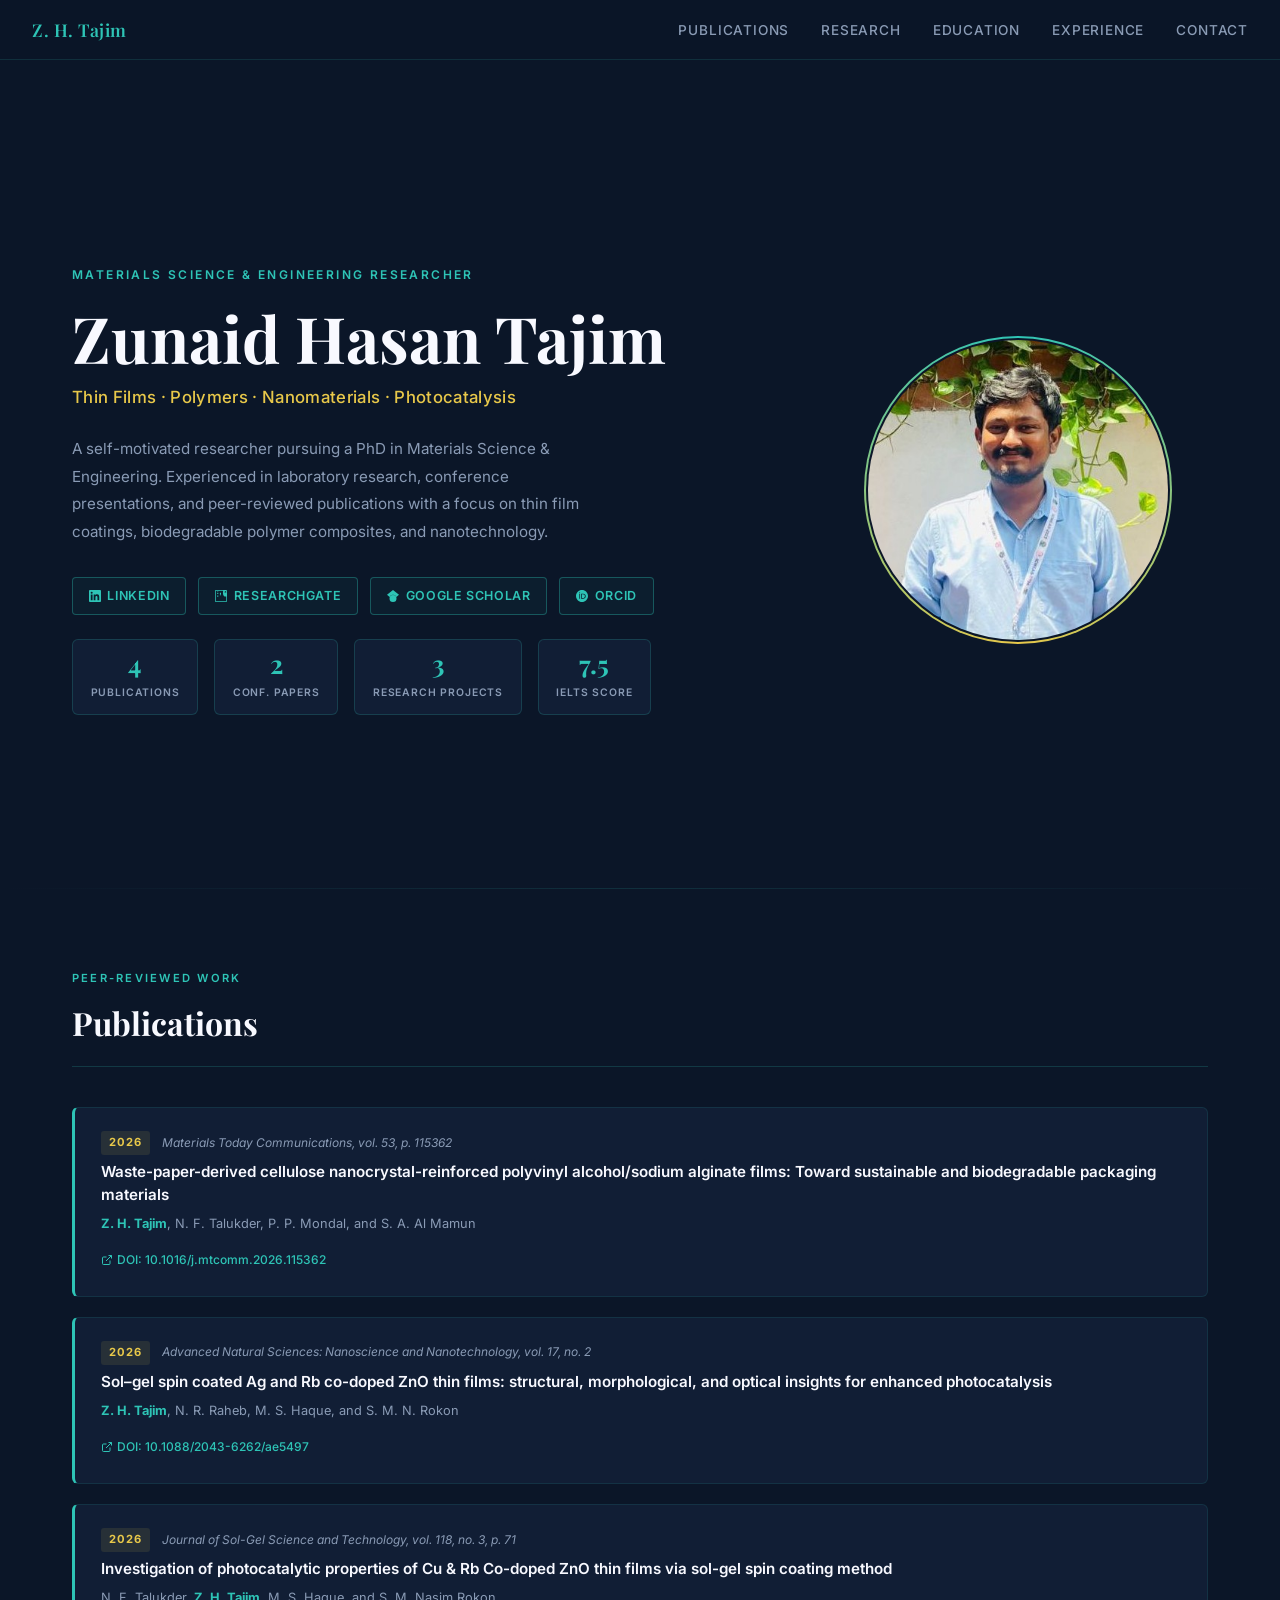
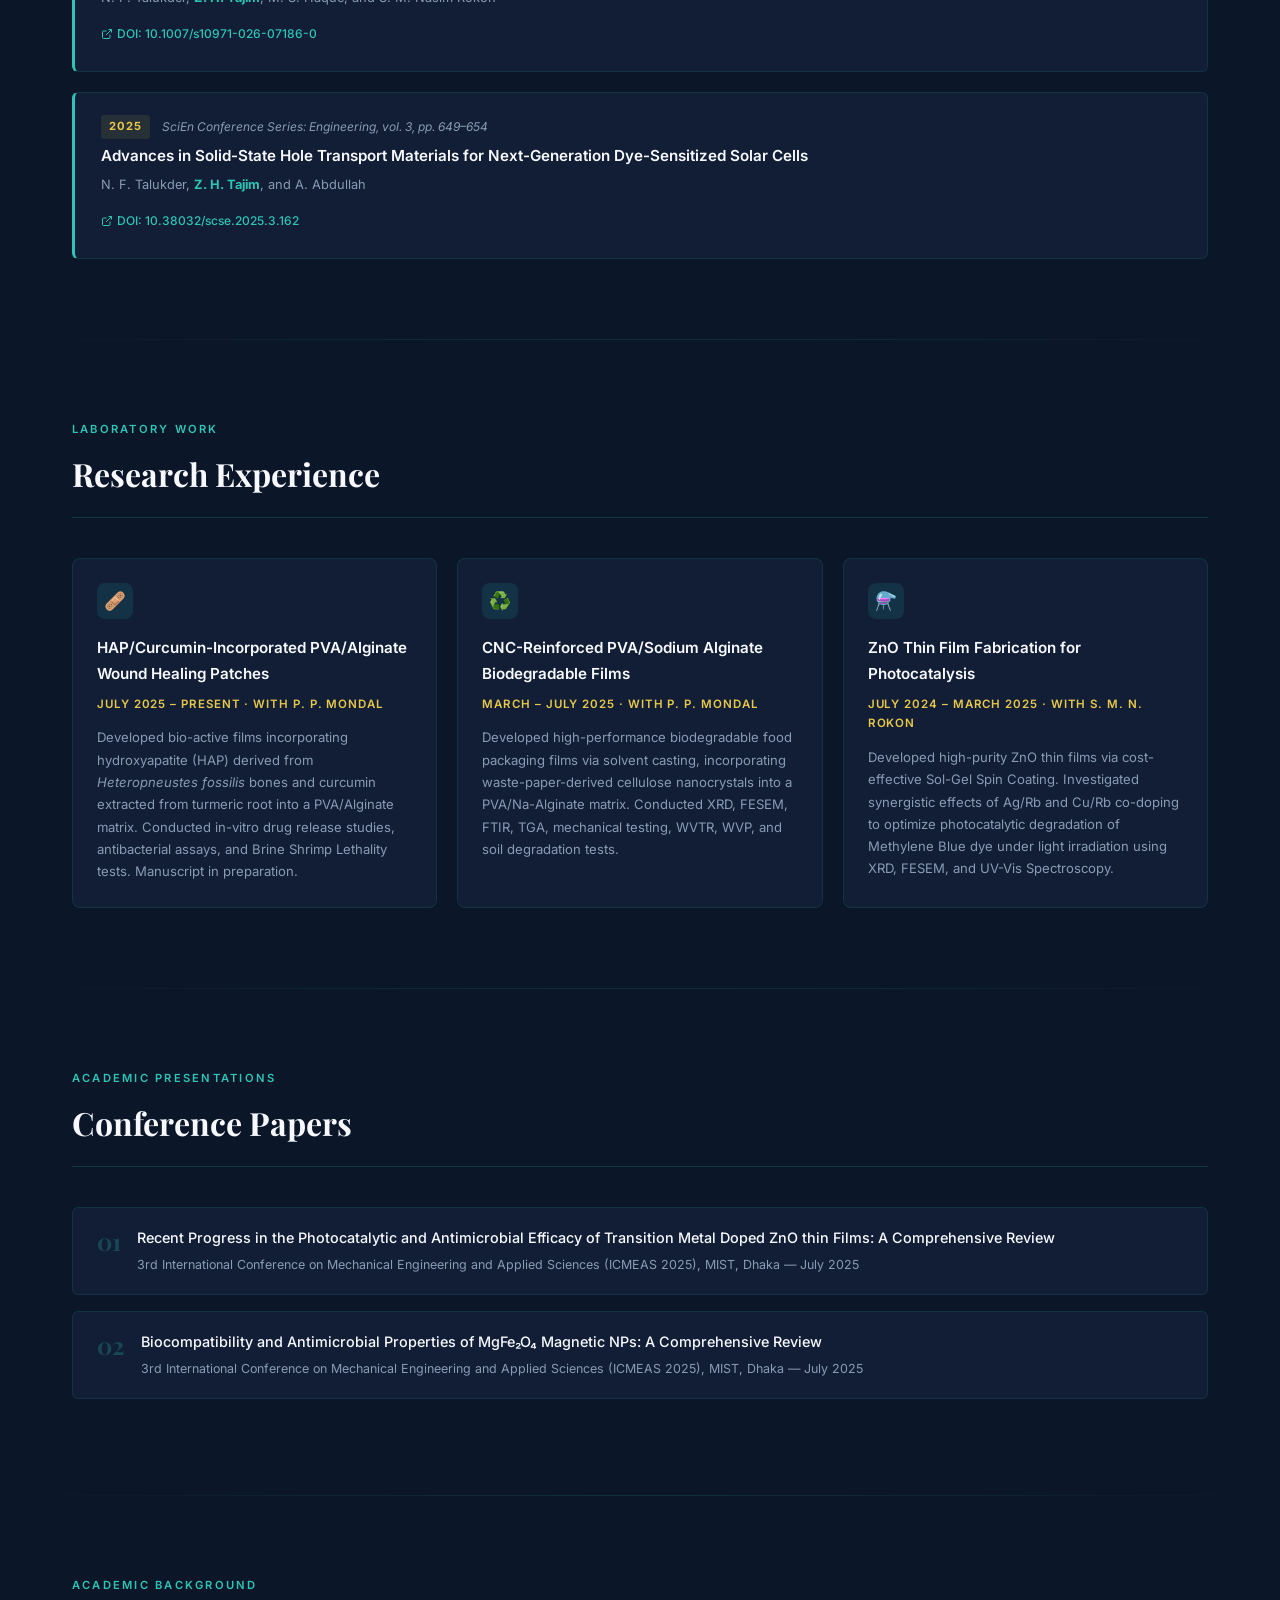
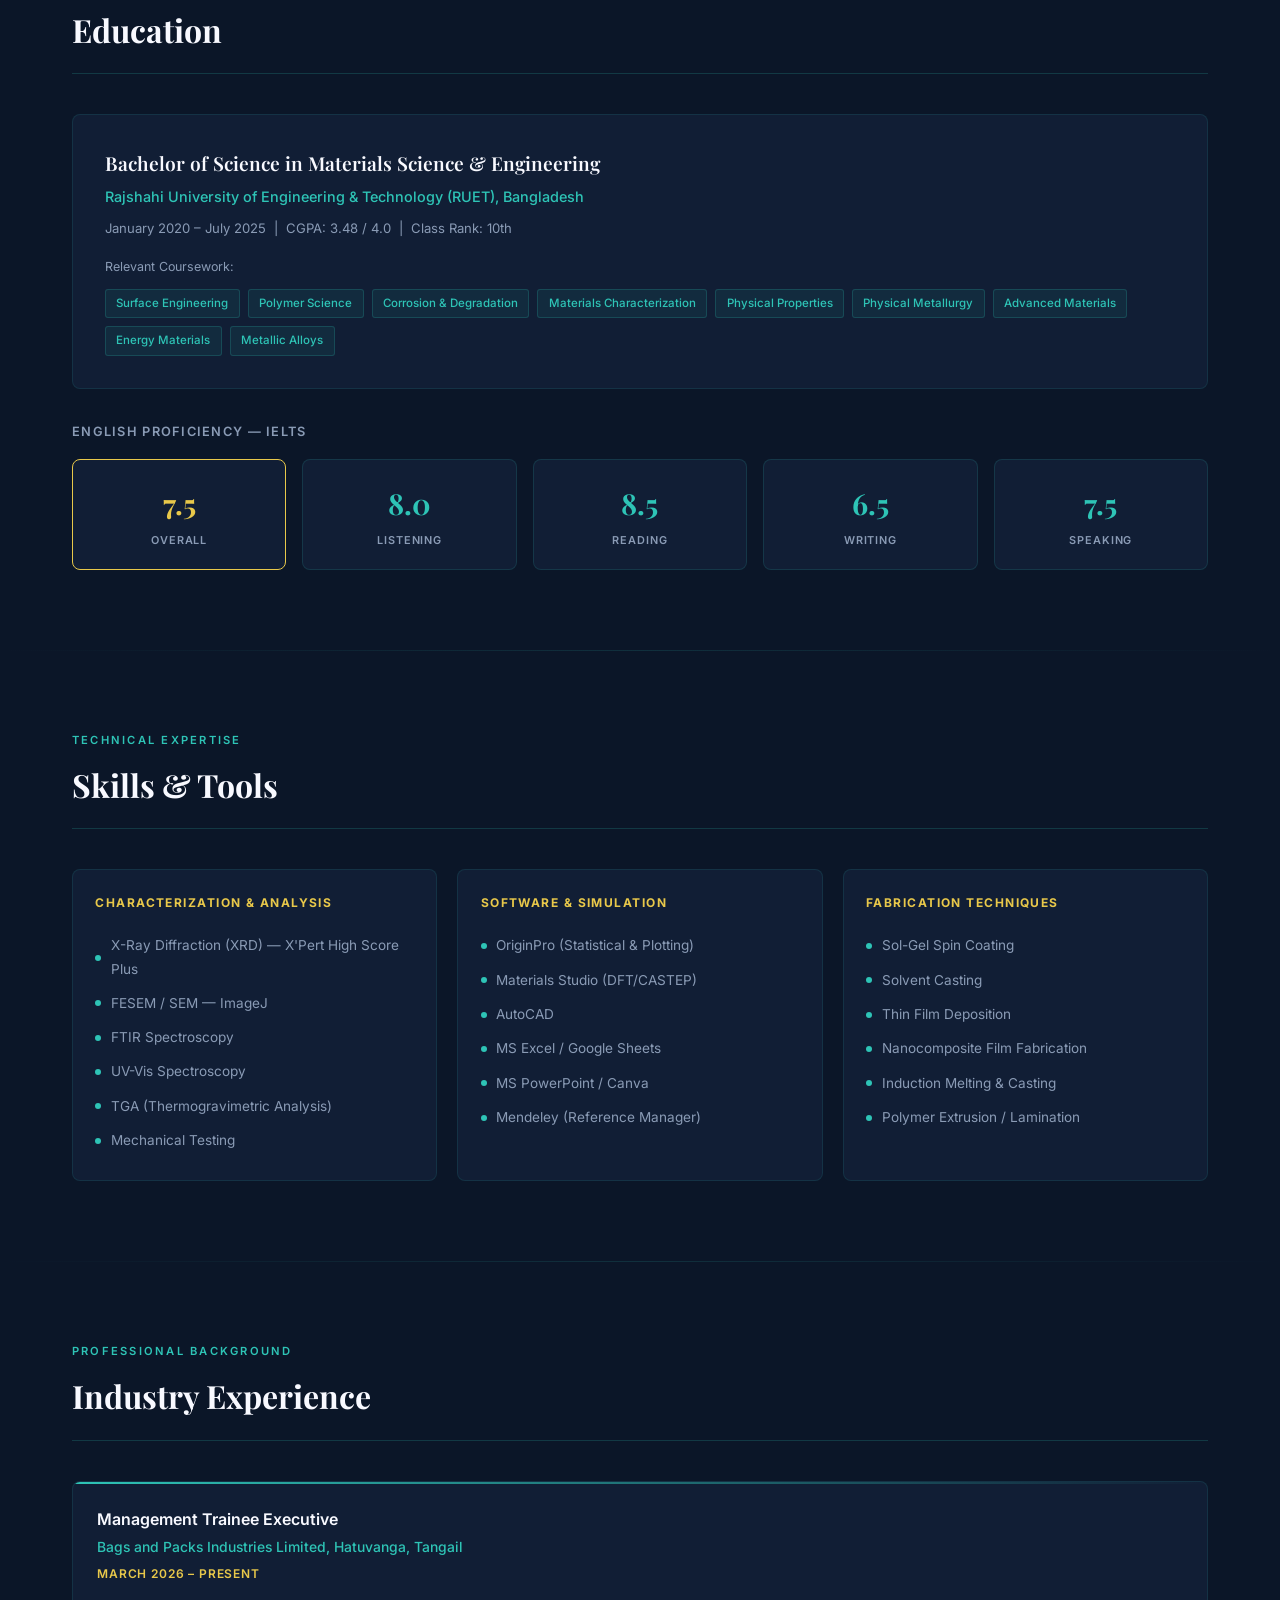
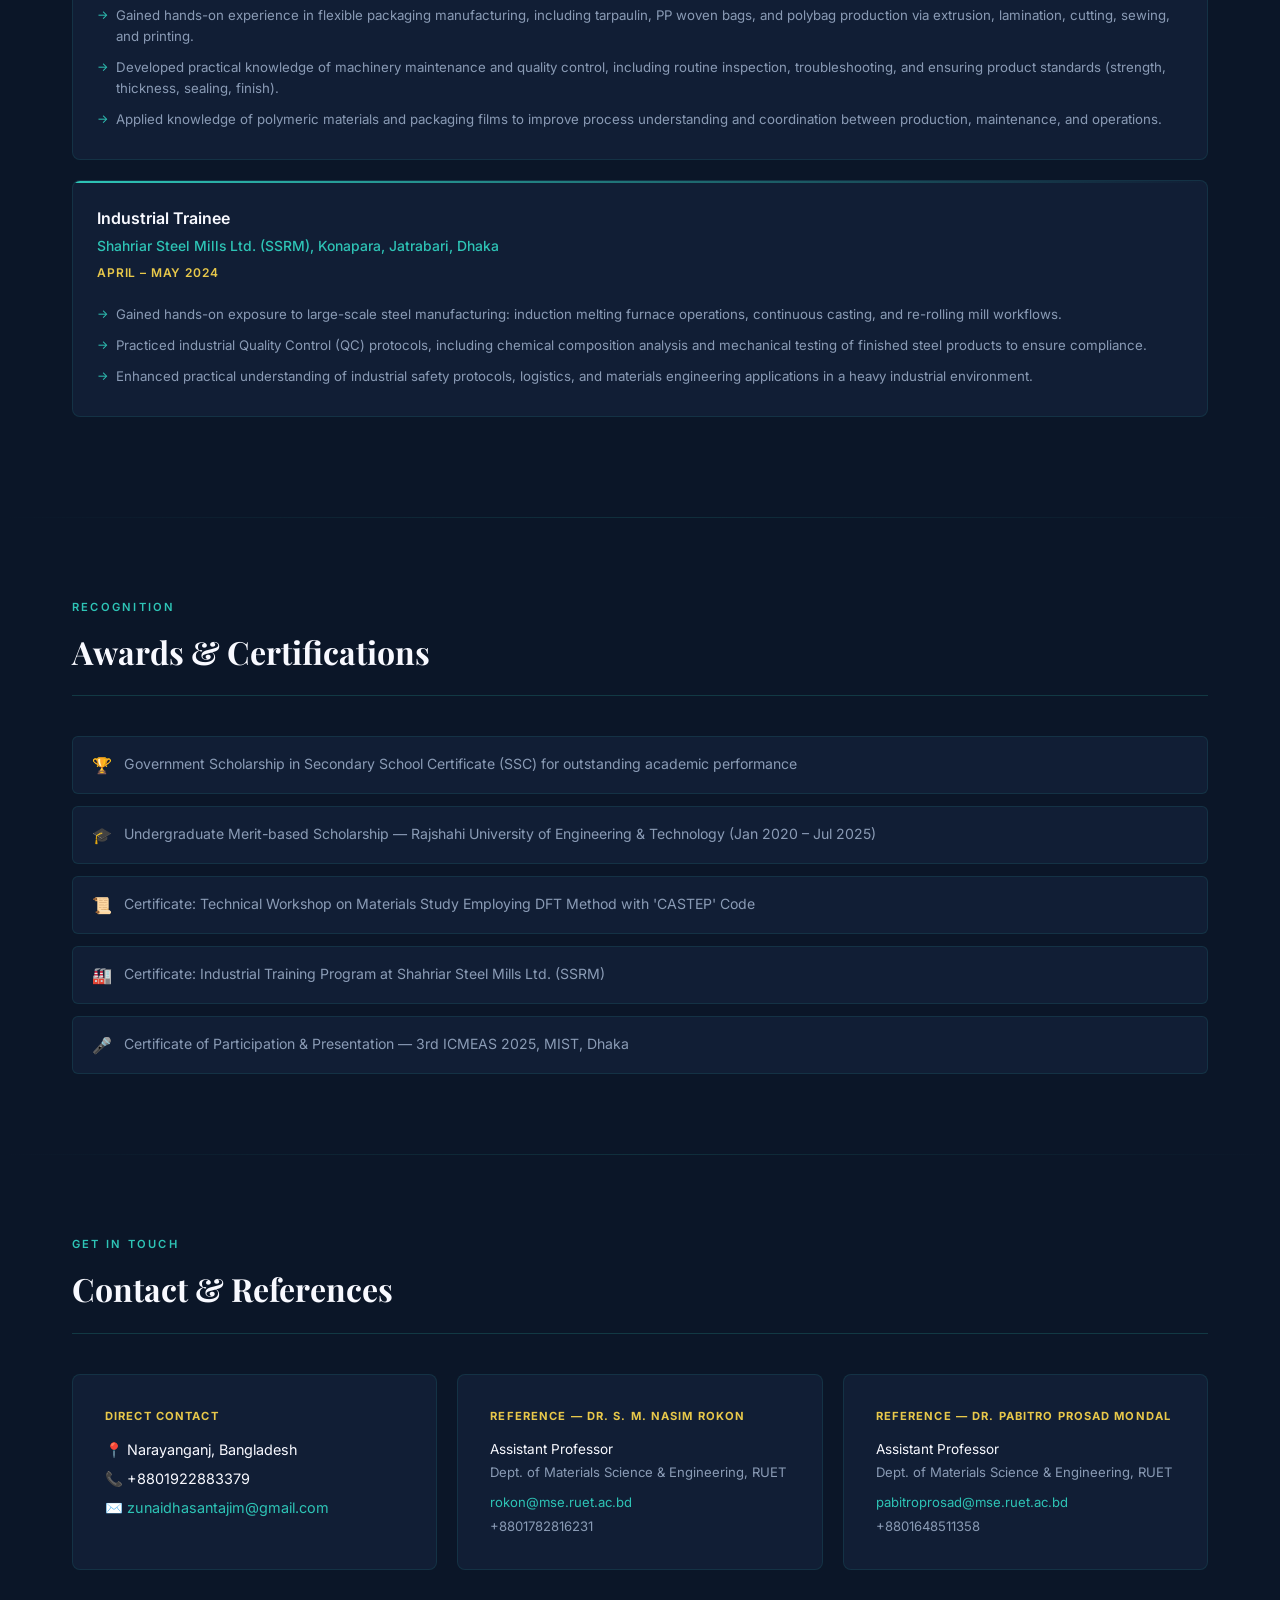
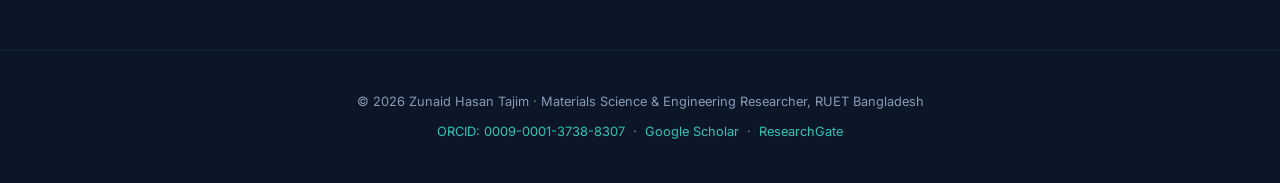
==== index.html @ 6a571103 "Add files via upload" ====
<!DOCTYPE html>
<html lang="en">
<head>
<meta charset="UTF-8">
<meta name="viewport" content="width=device-width, initial-scale=1.0">
<title>Zunaid Hasan Tajim | Materials Science Researcher</title>
<link rel="preconnect" href="https://fonts.googleapis.com">
<link href="https://fonts.googleapis.com/css2?family=Playfair+Display:wght@400;600;700&family=Inter:wght@300;400;500;600&display=swap" rel="stylesheet">
<style>
  *, *::before, *::after { box-sizing: border-box; margin: 0; padding: 0; }

  :root {
    --navy: #0B1628;
    --navy-mid: #122040;
    --navy-light: #1A2F55;
    --teal: #2EC4B6;
    --teal-dim: #1e9e93;
    --gold: #E8C84A;
    --slate: #8A9BB5;
    --white: #F8F9FF;
    --cream: #EEF0F8;
    --card-bg: #111e35;
  }

  html { scroll-behavior: smooth; }

  body {
    background: var(--navy);
    color: var(--white);
    font-family: 'Inter', sans-serif;
    line-height: 1.7;
    overflow-x: hidden;
  }

  /* NAV */
  nav {
    position: sticky;
    top: 0;
    z-index: 100;
    background: rgba(11, 22, 40, 0.92);
    backdrop-filter: blur(12px);
    border-bottom: 1px solid rgba(46,196,182,0.15);
    padding: 0 2rem;
    display: flex;
    align-items: center;
    justify-content: space-between;
    height: 60px;
  }

  .nav-logo {
    font-family: 'Playfair Display', serif;
    font-weight: 600;
    color: var(--teal);
    font-size: 1.1rem;
    letter-spacing: 0.03em;
  }

  .nav-links {
    display: flex;
    gap: 2rem;
    list-style: none;
  }

  .nav-links a {
    color: var(--slate);
    text-decoration: none;
    font-size: 0.85rem;
    font-weight: 500;
    letter-spacing: 0.06em;
    text-transform: uppercase;
    transition: color 0.2s;
  }

  .nav-links a:hover { color: var(--teal); }

  /* HERO */
  .hero {
    display: grid;
    grid-template-columns: 1fr 380px;
    gap: 4rem;
    align-items: center;
    min-height: 92vh;
    max-width: 1200px;
    margin: 0 auto;
    padding: 5rem 2rem 3rem;
  }

  .hero-text .eyebrow {
    font-size: 0.75rem;
    letter-spacing: 0.2em;
    text-transform: uppercase;
    color: var(--teal);
    font-weight: 600;
    margin-bottom: 1rem;
  }

  .hero-text h1 {
    font-family: 'Playfair Display', serif;
    font-size: clamp(2.4rem, 5vw, 4rem);
    font-weight: 700;
    line-height: 1.15;
    color: var(--white);
    margin-bottom: 0.5rem;
  }

  .hero-text .subtitle {
    font-size: 1.05rem;
    color: var(--gold);
    font-weight: 500;
    margin-bottom: 1.5rem;
    letter-spacing: 0.02em;
  }

  .hero-text .bio {
    color: var(--slate);
    font-size: 0.95rem;
    max-width: 540px;
    margin-bottom: 2rem;
    line-height: 1.8;
  }

  .social-links {
    display: flex;
    gap: 0.75rem;
    flex-wrap: wrap;
  }

  .social-btn {
    display: inline-flex;
    align-items: center;
    gap: 0.4rem;
    padding: 0.45rem 1rem;
    border: 1px solid rgba(46,196,182,0.35);
    border-radius: 4px;
    color: var(--teal);
    text-decoration: none;
    font-size: 0.78rem;
    font-weight: 600;
    letter-spacing: 0.05em;
    text-transform: uppercase;
    transition: all 0.2s;
    background: rgba(46,196,182,0.05);
  }

  .social-btn:hover {
    background: rgba(46,196,182,0.15);
    border-color: var(--teal);
    transform: translateY(-1px);
  }

  .hero-photo-wrap {
    display: flex;
    justify-content: center;
    align-items: center;
    position: relative;
  }

  .photo-ring {
    position: relative;
    width: 300px;
    height: 300px;
  }

  .photo-ring::before {
    content: '';
    position: absolute;
    inset: -4px;
    border-radius: 50%;
    background: conic-gradient(var(--teal), var(--gold), var(--teal));
    animation: spin 8s linear infinite;
  }

  @keyframes spin { to { transform: rotate(360deg); } }

  .photo-ring::after {
    content: '';
    position: absolute;
    inset: -2px;
    border-radius: 50%;
    background: var(--navy);
  }

  .photo-ring img {
    position: relative;
    z-index: 1;
    width: 100%;
    height: 100%;
    object-fit: cover;
    border-radius: 50%;
  }

  .stat-badges {
    display: flex;
    gap: 1rem;
    margin-top: 1.5rem;
    flex-wrap: wrap;
  }

  .badge {
    text-align: center;
    padding: 0.6rem 1.1rem;
    background: var(--card-bg);
    border: 1px solid rgba(46,196,182,0.2);
    border-radius: 6px;
  }

  .badge .num {
    display: block;
    font-family: 'Playfair Display', serif;
    font-size: 1.6rem;
    font-weight: 700;
    color: var(--teal);
    line-height: 1.1;
  }

  .badge .lbl {
    font-size: 0.65rem;
    color: var(--slate);
    text-transform: uppercase;
    letter-spacing: 0.08em;
    font-weight: 600;
  }

  /* SECTIONS */
  section {
    max-width: 1200px;
    margin: 0 auto;
    padding: 5rem 2rem;
  }

  .section-label {
    font-size: 0.7rem;
    letter-spacing: 0.2em;
    text-transform: uppercase;
    color: var(--teal);
    font-weight: 600;
    margin-bottom: 0.5rem;
  }

  .section-title {
    font-family: 'Playfair Display', serif;
    font-size: 2rem;
    font-weight: 700;
    color: var(--white);
    margin-bottom: 2.5rem;
    padding-bottom: 1rem;
    border-bottom: 1px solid rgba(46,196,182,0.2);
  }

  /* PUBLICATIONS */
  .pub-list { display: flex; flex-direction: column; gap: 1.25rem; }

  .pub-card {
    background: var(--card-bg);
    border: 1px solid rgba(46,196,182,0.12);
    border-left: 3px solid var(--teal);
    border-radius: 6px;
    padding: 1.4rem 1.6rem;
    transition: all 0.25s;
    position: relative;
  }

  .pub-card:hover {
    border-left-color: var(--gold);
    background: rgba(17, 30, 53, 0.9);
    transform: translateX(4px);
    box-shadow: -4px 0 20px rgba(46,196,182,0.12);
  }

  .pub-meta {
    display: flex;
    align-items: center;
    gap: 0.75rem;
    margin-bottom: 0.4rem;
  }

  .pub-year {
    font-size: 0.7rem;
    font-weight: 700;
    color: var(--gold);
    letter-spacing: 0.1em;
    background: rgba(232,200,74,0.1);
    padding: 0.15rem 0.5rem;
    border-radius: 3px;
  }

  .pub-journal {
    font-size: 0.75rem;
    color: var(--slate);
    font-style: italic;
  }

  .pub-title {
    font-size: 0.95rem;
    font-weight: 600;
    color: var(--white);
    margin-bottom: 0.4rem;
    line-height: 1.5;
  }

  .pub-authors {
    font-size: 0.8rem;
    color: var(--slate);
    margin-bottom: 0.75rem;
  }

  .pub-authors strong { color: var(--teal); }

  .doi-link {
    display: inline-flex;
    align-items: center;
    gap: 0.3rem;
    font-size: 0.75rem;
    color: var(--teal);
    text-decoration: none;
    font-weight: 500;
    transition: color 0.2s;
  }

  .doi-link:hover { color: var(--gold); text-decoration: underline; }

  /* RESEARCH */
  .research-grid {
    display: grid;
    grid-template-columns: repeat(auto-fit, minmax(340px, 1fr));
    gap: 1.25rem;
  }

  .research-card {
    background: var(--card-bg);
    border: 1px solid rgba(46,196,182,0.12);
    border-radius: 8px;
    padding: 1.5rem;
    transition: all 0.25s;
  }

  .research-card:hover {
    border-color: rgba(46,196,182,0.4);
    box-shadow: 0 4px 24px rgba(46,196,182,0.08);
    transform: translateY(-2px);
  }

  .research-icon {
    width: 36px;
    height: 36px;
    border-radius: 8px;
    background: rgba(46,196,182,0.12);
    display: flex;
    align-items: center;
    justify-content: center;
    margin-bottom: 1rem;
    font-size: 1.1rem;
  }

  .research-title {
    font-weight: 600;
    font-size: 0.95rem;
    color: var(--white);
    margin-bottom: 0.5rem;
  }

  .research-period {
    font-size: 0.72rem;
    color: var(--gold);
    font-weight: 600;
    text-transform: uppercase;
    letter-spacing: 0.08em;
    margin-bottom: 0.75rem;
  }

  .research-desc {
    font-size: 0.82rem;
    color: var(--slate);
    line-height: 1.7;
  }

  /* EDUCATION */
  .edu-card {
    background: var(--card-bg);
    border: 1px solid rgba(46,196,182,0.12);
    border-radius: 8px;
    padding: 2rem;
    margin-bottom: 1.5rem;
  }

  .edu-degree {
    font-family: 'Playfair Display', serif;
    font-size: 1.2rem;
    color: var(--white);
    font-weight: 600;
    margin-bottom: 0.3rem;
  }

  .edu-institution {
    color: var(--teal);
    font-size: 0.9rem;
    font-weight: 500;
    margin-bottom: 0.5rem;
  }

  .edu-meta {
    color: var(--slate);
    font-size: 0.82rem;
    margin-bottom: 1rem;
  }

  .courses-wrap {
    display: flex;
    flex-wrap: wrap;
    gap: 0.5rem;
    margin-top: 0.75rem;
  }

  .course-tag {
    font-size: 0.72rem;
    padding: 0.25rem 0.65rem;
    background: rgba(46,196,182,0.08);
    border: 1px solid rgba(46,196,182,0.2);
    border-radius: 3px;
    color: var(--teal);
    font-weight: 500;
  }

  /* SKILLS */
  .skills-grid {
    display: grid;
    grid-template-columns: repeat(auto-fit, minmax(280px, 1fr));
    gap: 1.25rem;
  }

  .skill-group {
    background: var(--card-bg);
    border: 1px solid rgba(46,196,182,0.12);
    border-radius: 8px;
    padding: 1.4rem;
  }

  .skill-group h4 {
    font-size: 0.75rem;
    text-transform: uppercase;
    letter-spacing: 0.12em;
    color: var(--gold);
    font-weight: 700;
    margin-bottom: 1rem;
  }

  .skill-item {
    display: flex;
    align-items: center;
    gap: 0.6rem;
    font-size: 0.85rem;
    color: var(--slate);
    padding: 0.35rem 0;
  }

  .skill-dot {
    width: 6px;
    height: 6px;
    border-radius: 50%;
    background: var(--teal);
    flex-shrink: 0;
  }

  /* EXPERIENCE */
  .exp-card {
    background: var(--card-bg);
    border: 1px solid rgba(46,196,182,0.12);
    border-radius: 8px;
    padding: 1.5rem;
    margin-bottom: 1.25rem;
    position: relative;
    overflow: hidden;
  }

  .exp-card::before {
    content: '';
    position: absolute;
    top: 0; left: 0; right: 0;
    height: 2px;
    background: linear-gradient(90deg, var(--teal), transparent);
  }

  .exp-role {
    font-weight: 600;
    color: var(--white);
    font-size: 1rem;
    margin-bottom: 0.2rem;
  }

  .exp-company {
    color: var(--teal);
    font-size: 0.87rem;
    font-weight: 500;
    margin-bottom: 0.25rem;
  }

  .exp-period {
    color: var(--gold);
    font-size: 0.75rem;
    font-weight: 600;
    text-transform: uppercase;
    letter-spacing: 0.07em;
    margin-bottom: 1rem;
  }

  .exp-points { list-style: none; }

  .exp-points li {
    font-size: 0.83rem;
    color: var(--slate);
    padding: 0.3rem 0;
    padding-left: 1.2rem;
    position: relative;
    line-height: 1.6;
  }

  .exp-points li::before {
    content: '→';
    position: absolute;
    left: 0;
    color: var(--teal);
    font-size: 0.75rem;
  }

  /* CONFERENCES */
  .conf-card {
    background: var(--card-bg);
    border: 1px solid rgba(46,196,182,0.12);
    border-radius: 6px;
    padding: 1.2rem 1.5rem;
    margin-bottom: 1rem;
    display: grid;
    grid-template-columns: auto 1fr;
    gap: 1rem;
    align-items: start;
  }

  .conf-num {
    font-family: 'Playfair Display', serif;
    font-size: 1.5rem;
    color: rgba(46,196,182,0.25);
    font-weight: 700;
    line-height: 1;
    padding-top: 0.1rem;
  }

  .conf-title {
    font-size: 0.9rem;
    color: var(--white);
    font-weight: 500;
    margin-bottom: 0.3rem;
    line-height: 1.5;
  }

  .conf-venue {
    font-size: 0.78rem;
    color: var(--slate);
  }

  /* AWARDS */
  .awards-list { list-style: none; display: flex; flex-direction: column; gap: 0.75rem; }

  .award-item {
    display: flex;
    align-items: flex-start;
    gap: 0.75rem;
    padding: 0.9rem 1.2rem;
    background: var(--card-bg);
    border: 1px solid rgba(46,196,182,0.12);
    border-radius: 6px;
    font-size: 0.88rem;
    color: var(--slate);
  }

  .award-icon { color: var(--gold); flex-shrink: 0; font-size: 1rem; }

  /* IELTS */
  .ielts-grid {
    display: grid;
    grid-template-columns: repeat(5, 1fr);
    gap: 1rem;
    margin-top: 1rem;
  }

  .ielts-score {
    text-align: center;
    background: var(--card-bg);
    border: 1px solid rgba(46,196,182,0.15);
    border-radius: 8px;
    padding: 1.2rem 0.5rem;
  }

  .ielts-score .s { font-family: 'Playfair Display', serif; font-size: 1.8rem; font-weight: 700; color: var(--teal); }
  .ielts-score .l { font-size: 0.68rem; color: var(--slate); text-transform: uppercase; letter-spacing: 0.08em; font-weight: 600; margin-top: 0.2rem; }
  .ielts-score.overall { border-color: var(--gold); }
  .ielts-score.overall .s { color: var(--gold); }

  /* DIVIDER */
  .section-divider {
    width: 100%;
    height: 1px;
    background: linear-gradient(90deg, transparent, rgba(46,196,182,0.15), transparent);
    margin: 0 auto;
  }

  /* FOOTER */
  footer {
    text-align: center;
    padding: 2.5rem;
    border-top: 1px solid rgba(46,196,182,0.1);
    color: var(--slate);
    font-size: 0.8rem;
  }

  footer a { color: var(--teal); text-decoration: none; }

  /* RESPONSIVE */
  @media (max-width: 768px) {
    .hero { grid-template-columns: 1fr; text-align: center; }
    .hero-photo-wrap { order: -1; }
    .photo-ring { width: 200px; height: 200px; }
    .social-links { justify-content: center; }
    .stat-badges { justify-content: center; }
    .nav-links { gap: 1rem; }
    .ielts-grid { grid-template-columns: repeat(3, 1fr); }
    .hero-text .bio { max-width: 100%; }
  }
</style>
</head>
<body>

<nav>
  <span class="nav-logo">Z. H. Tajim</span>
  <ul class="nav-links">
    <li><a href="#publications">Publications</a></li>
    <li><a href="#research">Research</a></li>
    <li><a href="#education">Education</a></li>
    <li><a href="#experience">Experience</a></li>
    <li><a href="#contact">Contact</a></li>
  </ul>
</nav>

<!-- HERO -->
<div class="hero">
  <div class="hero-text">
    <p class="eyebrow">Materials Science & Engineering Researcher</p>
    <h1>Zunaid Hasan Tajim</h1>
    <p class="subtitle">Thin Films · Polymers · Nanomaterials · Photocatalysis</p>
    <p class="bio">
      A self-motivated researcher pursuing a PhD in Materials Science & Engineering. 
      Experienced in laboratory research, conference presentations, and peer-reviewed publications 
      with a focus on thin film coatings, biodegradable polymer composites, and nanotechnology.
    </p>

    <div class="social-links">
      <a href="https://www.linkedin.com/in/zunaid-hasan-tajim/" class="social-btn" target="_blank">
        <svg width="12" height="12" viewBox="0 0 24 24" fill="currentColor"><path d="M20.447 20.452h-3.554v-5.569c0-1.328-.027-3.037-1.852-3.037-1.853 0-2.136 1.445-2.136 2.939v5.667H9.351V9h3.414v1.561h.046c.477-.9 1.637-1.85 3.37-1.85 3.601 0 4.267 2.37 4.267 5.455v6.286zM5.337 7.433a2.062 2.062 0 0 1-2.063-2.065 2.064 2.064 0 1 1 2.063 2.065zm1.782 13.019H3.555V9h3.564v11.452zM22.225 0H1.771C.792 0 0 .774 0 1.729v20.542C0 23.227.792 24 1.771 24h20.451C23.2 24 24 23.227 24 22.271V1.729C24 .774 23.2 0 22.222 0h.003z"/></svg>
        LinkedIn
      </a>
      <a href="https://www.researchgate.net/profile/Zunaid-Tajim" class="social-btn" target="_blank">
        <svg width="12" height="12" viewBox="0 0 24 24" fill="currentColor"><path d="M19.586 0c-.818 0-1.508.19-2.073.565-.563.377-.97.936-1.213 1.68a12.548 12.548 0 0 0-.368 2.894 8.128 8.128 0 0 0-.073.904v.404h.073c.077 2.065.568 3.75 1.47 4.952.902 1.205 2.15 1.807 3.75 1.807.562 0 1.103-.094 1.617-.28.513-.188.967-.47 1.363-.848.398-.38.713-.834.945-1.37.233-.532.35-1.125.35-1.779 0-.66-.124-1.26-.37-1.797a4.14 4.14 0 0 0-1.018-1.358 4.576 4.576 0 0 0-1.502-.86A5.323 5.323 0 0 0 20.26 5.2c-.338 0-.668.04-.99.12v-.5c0-.39.032-.733.098-1.028.066-.296.166-.546.3-.75a1.31 1.31 0 0 1 .528-.476 1.627 1.627 0 0 1 .75-.165c.363 0 .68.09.95.268.27.18.476.44.617.782l1.98-.797a3.786 3.786 0 0 0-.618-1.044 3.6 3.6 0 0 0-.9-.76A4.22 4.22 0 0 0 21.83.13 5.376 5.376 0 0 0 20.703 0h-.007l-.007-.004-.004.004h-.1zm-7.577 8.508h-2.16v2.17h2.16V8.508zm-5.44-5.5H4.41V4.17h2.16V3.008zm0 2.674H4.41v2.17h2.16v-2.17zm0 5.5H4.41v2.168h2.16V11.18zm5.44-5.5h-2.16v2.17h2.16v-2.17zm0 2.826h-2.16v2.17h2.16v-2.17zM2.24 0C1.005 0 0 1.005 0 2.24v19.52C0 22.995 1.005 24 2.24 24h19.52C22.995 24 24 22.995 24 21.76V2.24C24 1.005 22.995 0 21.76 0H2.24zm0 1.5h19.52a.74.74 0 0 1 .74.74v19.52a.74.74 0 0 1-.74.74H2.24a.74.74 0 0 1-.74-.74V2.24a.74.74 0 0 1 .74-.74z"/></svg>
        ResearchGate
      </a>
      <a href="https://scholar.google.com/citations?user=TVONku4AAAAJ&hl=en" class="social-btn" target="_blank">
        <svg width="12" height="12" viewBox="0 0 24 24" fill="currentColor"><path d="M5.242 13.769L0 9.5 12 0l12 9.5-5.242 4.269C17.548 11.249 14.978 9.5 12 9.5c-2.977 0-5.548 1.748-6.758 4.269zM12 10a7 7 0 1 0 0 14 7 7 0 0 0 0-14z"/></svg>
        Google Scholar
      </a>
      <a href="https://orcid.org/0009-0001-3738-8307" class="social-btn" target="_blank">
        <svg width="12" height="12" viewBox="0 0 24 24" fill="currentColor"><path d="M12 0C5.372 0 0 5.372 0 12s5.372 12 12 12 12-5.372 12-12S18.628 0 12 0zM7.369 4.378c.525 0 .947.431.947.947s-.422.947-.947.947a.95.95 0 0 1-.947-.947c0-.525.422-.947.947-.947zm-.722 3.038h1.444v10.041H6.647V7.416zm3.562 0h3.9c3.712 0 5.344 2.653 5.344 5.025 0 2.578-2.016 5.025-5.325 5.025h-3.919V7.416zm1.444 1.303v7.444h2.297c2.278 0 3.838-1.591 3.838-3.722s-1.56-3.722-3.838-3.722h-2.297z"/></svg>
        ORCID
      </a>
    </div>

    <div class="stat-badges">
      <div class="badge"><span class="num">4</span><span class="lbl">Publications</span></div>
      <div class="badge"><span class="num">2</span><span class="lbl">Conf. Papers</span></div>
      <div class="badge"><span class="num">3</span><span class="lbl">Research Projects</span></div>
      <div class="badge"><span class="num">7.5</span><span class="lbl">IELTS Score</span></div>
    </div>
  </div>

  <div class="hero-photo-wrap">
    <div class="photo-ring">
      <img id="profile-photo" src="" alt="Zunaid Hasan Tajim">
    </div>
  </div>
</div>

<div class="section-divider"></div>

<!-- PUBLICATIONS -->
<section id="publications">
  <p class="section-label">Peer-Reviewed Work</p>
  <h2 class="section-title">Publications</h2>

  <div class="pub-list">

    <div class="pub-card">
      <div class="pub-meta">
        <span class="pub-year">2026</span>
        <span class="pub-journal">Materials Today Communications, vol. 53, p. 115362</span>
      </div>
      <p class="pub-title">Waste-paper-derived cellulose nanocrystal-reinforced polyvinyl alcohol/sodium alginate films: Toward sustainable and biodegradable packaging materials</p>
      <p class="pub-authors"><strong>Z. H. Tajim</strong>, N. F. Talukder, P. P. Mondal, and S. A. Al Mamun</p>
      <a href="https://www.sciencedirect.com/science/article/pii/S2352492826007518" class="doi-link" target="_blank">
        <svg width="12" height="12" viewBox="0 0 24 24" fill="none" stroke="currentColor" stroke-width="2"><path d="M18 13v6a2 2 0 0 1-2 2H5a2 2 0 0 1-2-2V8a2 2 0 0 1 2-2h6"/><polyline points="15 3 21 3 21 9"/><line x1="10" y1="14" x2="21" y2="3"/></svg>
        DOI: 10.1016/j.mtcomm.2026.115362
      </a>
    </div>

    <div class="pub-card">
      <div class="pub-meta">
        <span class="pub-year">2026</span>
        <span class="pub-journal">Advanced Natural Sciences: Nanoscience and Nanotechnology, vol. 17, no. 2</span>
      </div>
      <p class="pub-title">Sol–gel spin coated Ag and Rb co-doped ZnO thin films: structural, morphological, and optical insights for enhanced photocatalysis</p>
      <p class="pub-authors"><strong>Z. H. Tajim</strong>, N. R. Raheb, M. S. Haque, and S. M. N. Rokon</p>
      <a href="https://iopscience.iop.org/article/10.1088/2043-6262/ae5497" class="doi-link" target="_blank">
        <svg width="12" height="12" viewBox="0 0 24 24" fill="none" stroke="currentColor" stroke-width="2"><path d="M18 13v6a2 2 0 0 1-2 2H5a2 2 0 0 1-2-2V8a2 2 0 0 1 2-2h6"/><polyline points="15 3 21 3 21 9"/><line x1="10" y1="14" x2="21" y2="3"/></svg>
        DOI: 10.1088/2043-6262/ae5497
      </a>
    </div>

    <div class="pub-card">
      <div class="pub-meta">
        <span class="pub-year">2026</span>
        <span class="pub-journal">Journal of Sol-Gel Science and Technology, vol. 118, no. 3, p. 71</span>
      </div>
      <p class="pub-title">Investigation of photocatalytic properties of Cu & Rb Co-doped ZnO thin films via sol-gel spin coating method</p>
      <p class="pub-authors">N. F. Talukder, <strong>Z. H. Tajim</strong>, M. S. Haque, and S. M. Nasim Rokon</p>
      <a href="https://link.springer.com/article/10.1007/s10971-026-07186-0" class="doi-link" target="_blank">
        <svg width="12" height="12" viewBox="0 0 24 24" fill="none" stroke="currentColor" stroke-width="2"><path d="M18 13v6a2 2 0 0 1-2 2H5a2 2 0 0 1-2-2V8a2 2 0 0 1 2-2h6"/><polyline points="15 3 21 3 21 9"/><line x1="10" y1="14" x2="21" y2="3"/></svg>
        DOI: 10.1007/s10971-026-07186-0
      </a>
    </div>

    <div class="pub-card">
      <div class="pub-meta">
        <span class="pub-year">2025</span>
        <span class="pub-journal">SciEn Conference Series: Engineering, vol. 3, pp. 649–654</span>
      </div>
      <p class="pub-title">Advances in Solid-State Hole Transport Materials for Next-Generation Dye-Sensitized Solar Cells</p>
      <p class="pub-authors">N. F. Talukder, <strong>Z. H. Tajim</strong>, and A. Abdullah</p>
      <a href="https://doi.org/10.38032/scse.2025.3.162" class="doi-link" target="_blank">
        <svg width="12" height="12" viewBox="0 0 24 24" fill="none" stroke="currentColor" stroke-width="2"><path d="M18 13v6a2 2 0 0 1-2 2H5a2 2 0 0 1-2-2V8a2 2 0 0 1 2-2h6"/><polyline points="15 3 21 3 21 9"/><line x1="10" y1="14" x2="21" y2="3"/></svg>
        DOI: 10.38032/scse.2025.3.162
      </a>
    </div>

  </div>
</section>

<div class="section-divider"></div>

<!-- RESEARCH EXPERIENCE -->
<section id="research">
  <p class="section-label">Laboratory Work</p>
  <h2 class="section-title">Research Experience</h2>

  <div class="research-grid">

    <div class="research-card">
      <div class="research-icon">🩹</div>
      <h3 class="research-title">HAP/Curcumin-Incorporated PVA/Alginate Wound Healing Patches</h3>
      <p class="research-period">July 2025 – Present · With P. P. Mondal</p>
      <p class="research-desc">Developed bio-active films incorporating hydroxyapatite (HAP) derived from <em>Heteropneustes fossilis</em> bones and curcumin extracted from turmeric root into a PVA/Alginate matrix. Conducted in-vitro drug release studies, antibacterial assays, and Brine Shrimp Lethality tests. Manuscript in preparation.</p>
    </div>

    <div class="research-card">
      <div class="research-icon">♻️</div>
      <h3 class="research-title">CNC-Reinforced PVA/Sodium Alginate Biodegradable Films</h3>
      <p class="research-period">March – July 2025 · With P. P. Mondal</p>
      <p class="research-desc">Developed high-performance biodegradable food packaging films via solvent casting, incorporating waste-paper-derived cellulose nanocrystals into a PVA/Na-Alginate matrix. Conducted XRD, FESEM, FTIR, TGA, mechanical testing, WVTR, WVP, and soil degradation tests.</p>
    </div>

    <div class="research-card">
      <div class="research-icon">⚗️</div>
      <h3 class="research-title">ZnO Thin Film Fabrication for Photocatalysis</h3>
      <p class="research-period">July 2024 – March 2025 · With S. M. N. Rokon</p>
      <p class="research-desc">Developed high-purity ZnO thin films via cost-effective Sol-Gel Spin Coating. Investigated synergistic effects of Ag/Rb and Cu/Rb co-doping to optimize photocatalytic degradation of Methylene Blue dye under light irradiation using XRD, FESEM, and UV-Vis Spectroscopy.</p>
    </div>

  </div>
</section>

<div class="section-divider"></div>

<!-- CONFERENCES -->
<section id="conferences">
  <p class="section-label">Academic Presentations</p>
  <h2 class="section-title">Conference Papers</h2>

  <div class="conf-card">
    <span class="conf-num">01</span>
    <div>
      <p class="conf-title">Recent Progress in the Photocatalytic and Antimicrobial Efficacy of Transition Metal Doped ZnO thin Films: A Comprehensive Review</p>
      <p class="conf-venue">3rd International Conference on Mechanical Engineering and Applied Sciences (ICMEAS 2025), MIST, Dhaka — July 2025</p>
    </div>
  </div>

  <div class="conf-card">
    <span class="conf-num">02</span>
    <div>
      <p class="conf-title">Biocompatibility and Antimicrobial Properties of MgFe₂O₄ Magnetic NPs: A Comprehensive Review</p>
      <p class="conf-venue">3rd International Conference on Mechanical Engineering and Applied Sciences (ICMEAS 2025), MIST, Dhaka — July 2025</p>
    </div>
  </div>
</section>

<div class="section-divider"></div>

<!-- EDUCATION -->
<section id="education">
  <p class="section-label">Academic Background</p>
  <h2 class="section-title">Education</h2>

  <div class="edu-card">
    <p class="edu-degree">Bachelor of Science in Materials Science & Engineering</p>
    <p class="edu-institution">Rajshahi University of Engineering & Technology (RUET), Bangladesh</p>
    <p class="edu-meta">January 2020 – July 2025 &nbsp;|&nbsp; CGPA: 3.48 / 4.0 &nbsp;|&nbsp; Class Rank: 10th</p>
    <p style="font-size:0.78rem; color: var(--slate); margin-bottom: 0.5rem;">Relevant Coursework:</p>
    <div class="courses-wrap">
      <span class="course-tag">Surface Engineering</span>
      <span class="course-tag">Polymer Science</span>
      <span class="course-tag">Corrosion & Degradation</span>
      <span class="course-tag">Materials Characterization</span>
      <span class="course-tag">Physical Properties</span>
      <span class="course-tag">Physical Metallurgy</span>
      <span class="course-tag">Advanced Materials</span>
      <span class="course-tag">Energy Materials</span>
      <span class="course-tag">Metallic Alloys</span>
    </div>
  </div>

  <div style="margin-top: 2rem;">
    <p style="font-size:0.8rem; color: var(--slate); margin-bottom: 0.75rem; text-transform: uppercase; letter-spacing: 0.1em; font-weight: 600;">English Proficiency — IELTS</p>
    <div class="ielts-grid">
      <div class="ielts-score overall">
        <div class="s">7.5</div>
        <div class="l">Overall</div>
      </div>
      <div class="ielts-score">
        <div class="s">8.0</div>
        <div class="l">Listening</div>
      </div>
      <div class="ielts-score">
        <div class="s">8.5</div>
        <div class="l">Reading</div>
      </div>
      <div class="ielts-score">
        <div class="s">6.5</div>
        <div class="l">Writing</div>
      </div>
      <div class="ielts-score">
        <div class="s">7.5</div>
        <div class="l">Speaking</div>
      </div>
    </div>
  </div>
</section>

<div class="section-divider"></div>

<!-- SKILLS -->
<section id="skills">
  <p class="section-label">Technical Expertise</p>
  <h2 class="section-title">Skills & Tools</h2>
  <div class="skills-grid">
    <div class="skill-group">
      <h4>Characterization & Analysis</h4>
      <div class="skill-item"><span class="skill-dot"></span>X-Ray Diffraction (XRD) — X'Pert High Score Plus</div>
      <div class="skill-item"><span class="skill-dot"></span>FESEM / SEM — ImageJ</div>
      <div class="skill-item"><span class="skill-dot"></span>FTIR Spectroscopy</div>
      <div class="skill-item"><span class="skill-dot"></span>UV-Vis Spectroscopy</div>
      <div class="skill-item"><span class="skill-dot"></span>TGA (Thermogravimetric Analysis)</div>
      <div class="skill-item"><span class="skill-dot"></span>Mechanical Testing</div>
    </div>
    <div class="skill-group">
      <h4>Software & Simulation</h4>
      <div class="skill-item"><span class="skill-dot"></span>OriginPro (Statistical & Plotting)</div>
      <div class="skill-item"><span class="skill-dot"></span>Materials Studio (DFT/CASTEP)</div>
      <div class="skill-item"><span class="skill-dot"></span>AutoCAD</div>
      <div class="skill-item"><span class="skill-dot"></span>MS Excel / Google Sheets</div>
      <div class="skill-item"><span class="skill-dot"></span>MS PowerPoint / Canva</div>
      <div class="skill-item"><span class="skill-dot"></span>Mendeley (Reference Manager)</div>
    </div>
    <div class="skill-group">
      <h4>Fabrication Techniques</h4>
      <div class="skill-item"><span class="skill-dot"></span>Sol-Gel Spin Coating</div>
      <div class="skill-item"><span class="skill-dot"></span>Solvent Casting</div>
      <div class="skill-item"><span class="skill-dot"></span>Thin Film Deposition</div>
      <div class="skill-item"><span class="skill-dot"></span>Nanocomposite Film Fabrication</div>
      <div class="skill-item"><span class="skill-dot"></span>Induction Melting & Casting</div>
      <div class="skill-item"><span class="skill-dot"></span>Polymer Extrusion / Lamination</div>
    </div>
  </div>
</section>

<div class="section-divider"></div>

<!-- EXPERIENCE -->
<section id="experience">
  <p class="section-label">Professional Background</p>
  <h2 class="section-title">Industry Experience</h2>

  <div class="exp-card">
    <p class="exp-role">Management Trainee Executive</p>
    <p class="exp-company">Bags and Packs Industries Limited, Hatuvanga, Tangail</p>
    <p class="exp-period">March 2026 – Present</p>
    <ul class="exp-points">
      <li>Gained hands-on experience in flexible packaging manufacturing, including tarpaulin, PP woven bags, and polybag production via extrusion, lamination, cutting, sewing, and printing.</li>
      <li>Developed practical knowledge of machinery maintenance and quality control, including routine inspection, troubleshooting, and ensuring product standards (strength, thickness, sealing, finish).</li>
      <li>Applied knowledge of polymeric materials and packaging films to improve process understanding and coordination between production, maintenance, and operations.</li>
    </ul>
  </div>

  <div class="exp-card">
    <p class="exp-role">Industrial Trainee</p>
    <p class="exp-company">Shahriar Steel Mills Ltd. (SSRM), Konapara, Jatrabari, Dhaka</p>
    <p class="exp-period">April – May 2024</p>
    <ul class="exp-points">
      <li>Gained hands-on exposure to large-scale steel manufacturing: induction melting furnace operations, continuous casting, and re-rolling mill workflows.</li>
      <li>Practiced industrial Quality Control (QC) protocols, including chemical composition analysis and mechanical testing of finished steel products to ensure compliance.</li>
      <li>Enhanced practical understanding of industrial safety protocols, logistics, and materials engineering applications in a heavy industrial environment.</li>
    </ul>
  </div>
</section>

<div class="section-divider"></div>

<!-- AWARDS -->
<section id="awards">
  <p class="section-label">Recognition</p>
  <h2 class="section-title">Awards & Certifications</h2>

  <ul class="awards-list">
    <li class="award-item"><span class="award-icon">🏆</span>Government Scholarship in Secondary School Certificate (SSC) for outstanding academic performance</li>
    <li class="award-item"><span class="award-icon">🎓</span>Undergraduate Merit-based Scholarship — Rajshahi University of Engineering & Technology (Jan 2020 – Jul 2025)</li>
    <li class="award-item"><span class="award-icon">📜</span>Certificate: Technical Workshop on Materials Study Employing DFT Method with 'CASTEP' Code</li>
    <li class="award-item"><span class="award-icon">🏭</span>Certificate: Industrial Training Program at Shahriar Steel Mills Ltd. (SSRM)</li>
    <li class="award-item"><span class="award-icon">🎤</span>Certificate of Participation & Presentation — 3rd ICMEAS 2025, MIST, Dhaka</li>
  </ul>
</section>

<div class="section-divider"></div>

<!-- CONTACT -->
<section id="contact">
  <p class="section-label">Get in Touch</p>
  <h2 class="section-title">Contact & References</h2>

  <div style="display: grid; grid-template-columns: repeat(auto-fit, minmax(280px, 1fr)); gap: 1.25rem;">
    <div class="edu-card" style="margin: 0;">
      <p style="font-size:0.7rem; letter-spacing:0.1em; text-transform: uppercase; color: var(--gold); font-weight:700; margin-bottom:0.75rem;">Direct Contact</p>
      <p style="font-size:0.9rem; color:var(--white); margin-bottom:0.3rem;">📍 Narayanganj, Bangladesh</p>
      <p style="font-size:0.9rem; color:var(--white); margin-bottom:0.3rem;">📞 +8801922883379</p>
      <p style="font-size:0.9rem; margin-bottom:1rem;"><a href="mailto:zunaidhasantajim@gmail.com" style="color:var(--teal); text-decoration:none;">✉️ zunaidhasantajim@gmail.com</a></p>
    </div>

    <div class="edu-card" style="margin: 0;">
      <p style="font-size:0.7rem; letter-spacing:0.1em; text-transform: uppercase; color: var(--gold); font-weight:700; margin-bottom:0.75rem;">Reference — Dr. S. M. Nasim Rokon</p>
      <p style="font-size:0.85rem; color:var(--white);">Assistant Professor</p>
      <p style="font-size:0.82rem; color:var(--slate); margin-bottom:0.3rem;">Dept. of Materials Science & Engineering, RUET</p>
      <a href="mailto:rokon@mse.ruet.ac.bd" style="font-size:0.82rem; color:var(--teal); text-decoration:none;">rokon@mse.ruet.ac.bd</a>
      <p style="font-size:0.82rem; color:var(--slate);">+8801782816231</p>
    </div>

    <div class="edu-card" style="margin: 0;">
      <p style="font-size:0.7rem; letter-spacing:0.1em; text-transform: uppercase; color: var(--gold); font-weight:700; margin-bottom:0.75rem;">Reference — Dr. Pabitro Prosad Mondal</p>
      <p style="font-size:0.85rem; color:var(--white);">Assistant Professor</p>
      <p style="font-size:0.82rem; color:var(--slate); margin-bottom:0.3rem;">Dept. of Materials Science & Engineering, RUET</p>
      <a href="mailto:pabitroprosad@mse.ruet.ac.bd" style="font-size:0.82rem; color:var(--teal); text-decoration:none;">pabitroprosad@mse.ruet.ac.bd</a>
      <p style="font-size:0.82rem; color:var(--slate);">+8801648511358</p>
    </div>
  </div>
</section>

<footer>
  <p>© 2026 Zunaid Hasan Tajim · Materials Science & Engineering Researcher, RUET Bangladesh</p>
  <p style="margin-top:0.5rem;">
    <a href="https://orcid.org/0009-0001-3738-8307" target="_blank">ORCID: 0009-0001-3738-8307</a> &nbsp;·&nbsp;
    <a href="https://scholar.google.com/citations?user=TVONku4AAAAJ&hl=en" target="_blank">Google Scholar</a> &nbsp;·&nbsp;
    <a href="https://www.researchgate.net/profile/Zunaid-Tajim" target="_blank">ResearchGate</a>
  </p>
</footer>

<script>
// Inject base64 photo
(function() {
  var b64 = "/9j/4AAQSkZJRgABAQEASABIAAD/2wBDAAMCAgMCAgMDAwMEAwMEBQgFBQQEBQoHBwYIDAoMDAsKCwsNDhIQDQ4RDgsLEBYQERMUFRUVDA8XGBYUGBIUFRT/2wBDAQMEBAUEBQkFBQkUDQsNFBQUFBQUFBQUFBQUFBQUFBQUFBQUFBQUFBQUFBQUFBQUFBQUFBQUFBQUFBQUFBQUFBT/wAARCAGrAY0DASIAAhEBAxEB/8QAHwAAAQUBAQEBAQEAAAAAAAAAAAECAwQFBgcICQoL/[base64]/8QAHwEAAwEBAQEBAQEBAQAAAAAAAAECAwQFBgcICQoL/[base64]/[base64]/cvfapdSK7O4IVAAQkaeiqpwPYc5PNcdq7LOhtSvyqpO9e7EYH5HFbN+5YK24DdEvCng8AZ/PNZMdqsxw3yhF5rrhU0TNMVXVCPs4roSpq0dtZW9vEso2rmT5chm46ewAwKZ9tU8gYyecjB/Kp4LdDHjy94XoM1JaaULiTAYR5xweTTlOC1OOjjpwSRSuLjdHKFABC9qS7UXdzEJeUhsVk5JyrFeMfnXUr4WfWEFrbwFZc7FdRy1Y+s6TcaFc3kd1E0cxSG3+YccIOQfqtOlXjLS52SxCrSSHaB4w1vQ0Q6drWo2BQDCQXLpk+4UgGvRdE+KvivxD4R8W6Fq/iCfUNOl04kRXzBxvV1IK5Gcj615JudxksWfoxAxirunySILiPOEkidffnk/wAqdWzs7ans+wppRklqVVjknaOP+J28se5LY/kK0L+Qf2tdhVyDJ5aL24AAqzoenGXxHpAcHY9yrEegGWP8jSQWnmXG9z8xfeT75z/WolJFwXNUudZ4E8PXHi831nZyJFcwWbXMazL8rAFVIz9WP6VqaJpV3o8Wr2l7Zzxt8rsm3+DuQeh59K3/ANm6K3tPiO6Sj7Q76ZciO3Y/64gBti+5UHHvivdNJ0LTdV1BLcATWa7laOT7qgqeA3fnj8DXj1MQ6VZR6WPHx+O+rT9nJaNHygI7eLU5FXGYQGbrtIPTilvdskb8hl6jbzXpXxC+GX9i332jToxJFeKAYOv8XG0/415bfaffeH7iW0v7Z7W5iYpJBKCrKe/8x/[base64]/D3gvUJbRI7SPS/[base64]/nX0zbfDSw+GlhBax2DtcXaiWS+mGDcH+9u4+UDgDmvRWDq4TWYo89N3sfKVr8DNUj8zztTtYnLE7DGeAOfWuX8S+F9Q8MagEmhSWBl3CaFiy4/LivqvXNBW5DeSssUm/IaMEhvUdu2axPEHhdtUsBBKAMj5Bt6Dvkd+M1l9bkneaPewua1IWjLY+VvM+ccAIOoqGeQksFxs9a9D+IXw4i0NUvNPMggPEsMnVD/eHHAycYPoa4GbTJkRQuGPWvRhUjNXufX0MQsTHmiRWqmUOiqzPgKuK1p7SWz0e8ja3ljkaLDcdvesu2truC4BjQ56g9ORzWtd6heyaReG5ZjO6bQOufQVomueLT0HWuqcm0cP4WuTL4gWD5VMhc7fopP8ASu8uruSOzQI6nsQefyrj9C8NzaXqUV/NdQR3KRsRE2c5YFcfrXc+HPDFz4tN75UyJDYRG6uTIRGUjDBSRnOcZzx6V041xqSTiz5zCY6lQjJSW5y89077gWx2NXvDUkc1zJaOwQTKFVj/AHx2+hFdjrXwf+zQxyrfjzJjLGQVwI3VN6hvTcnzA+4HWvMWLwKsmCki4OF6gj+uawjFTjyo0liaeJhyHdaDdS6ZrtoJ/kLeZbycfNh0YH8Oa4aDTzqHi+w0bafKe5DORzhVJJ/DArtvDnibRNSkRfEU91p14kY8u5tYRLG+OgcZBVs8Z5HtU+n6JaaRqOq+ItzTPBYGM7l2hZZMgY9eDUwm8O3z9tPU8Crhp03ZHn+t3J1TX72RAdpkYAgYAAOP5CuWuWWPVSXP7tCCzDrgHmtu91OOzsp3t7VvtAXLPK/AJ/8A11y8pke1ffuYH7zgdM+pr6ChTS1KhQcfekXf7WvXDKt3OsTksqhyOM8VEYhKzPIxIHOSec/[base64]/VrtdOnHG+cfuWBAx0+7WH1zmny01cxWLZ5nNpcttYWt5KQBcPIqxE8qF45/E0kEWbe6XA+VQ+cA9OM/lXt3iD4cG608XkdolwrKW/wBFYSKQcZZMZwO+DXB6b4Vii1C2dwVtZJTbSMxwOQR+maUMapvlkrGUqntZXZf+GDz32j+K7Sxla3vUs0urWSJyjq6SqeGByOC3PUde1ffWnfE3xf4a0Dwpp58ZNpFnYaekWreIr9wgvLlmJ2hiC0jqpAC/3QTmvgP4VbtC8f31jKCd9tdWTeWNwZijhe/QkY+hr6C8c2Gr+K9WtLSe4WSy06GKO3t5GIj3eUvmOpIwzFsfNgHHFfL517OdSEJu0VrfqQk4ptH1BaftbeALOSGG+1vxJ4kktY2L3whYRXD/AN0KCMLn1zkVwXjz9pXwd4v1cySW322CLPkrL4dj/dAgZUM0mW6V4NF4Z8q4S3e6igkUY2yFsv349fzq3J8OEnAf7RbDPeSMEn86+fWKo0YKPNZGHPKWh+j2kfsp/CXw74ffTYfBNgbeeNVle4dnlmUd2fOQTXjnxK/4J4+BvFUdxqPhLUb7wvPJx9lbNza7h7NlgPXDCvpu9vVNujI4eD76ODnKnoRj7y8jmuh0a1KaHEkigead4K9c9sV79Os6ulNbo9CnXrc176n4r/Gn4NeJvg34jh0LxBp42sT9mvrYb4bpSTjY3tnODyMV5lp9nPNO8UalmwQcc9D0PvX7d/ET4beHviFo174f8S2K3tlODsaQBWgcn/WIwHDDqAOuMd6/KXx94Ci8FeNNf8N3EJFzpN/LaGSLhm2NhHI/2k2t/wACA7VaxTjDlktUY1akqz956nC6V4VllTLGKM9P3sm0/wAqtjwZdWlyGLW7hf4gxI/Suj0rTrl2K8TRj7okUbj9K3rXw5M257sLZW68tNK+wKPzrz5YupJ2jqKEObZHLWWhXlsA0ZRnY5yHIwPatSPQbLVNPu7PXpobTehMEtwwWTzBnbtB69fyqnrfxO0LwxHLHpMB1+8UHMswaOBPTqfm/CvM/EOu6l4t1yK48nzZJIfMjSIlhv29F9AM5/CvRwuFr1Jc89DopJxdyY+H7tsqYpJdvyh0TOVBxn61Nb6BdS3drZCIpczsQnmEICMHHWsQW3iB9wE8yFZNhDSbccA4H51taZFf2Q0jUp4pr0Wdx5twA/mMiA45H8I+ua9mpFRVuY96ti5RpqyGQ6vHpeuKblHT7OHX92d3JjKgj8TVrRbcatIy2hE8gXJBOz0HQ/StOfwM/iIQtZQlQfMAZmxkIc5z3OGH5VzVz4du9GvFguVaN3+6YyckHj/CuJVaVR2UtUeZTzOpSmrq9z1Lwt4U1yx1C01eGe00+5tJVmhla5AKkY7ehxzX1dos+leI9GtvEdikTxXIMU8MLbvs1wpAePA4OCc5GOCfSvz4Ph3WNzgXrqqN8uZPmH4GvSPgr8SvEHwX1ySaKRNS0W+Kpf6VKxCzAcBlOfldc5B6EjnIq6uEpzjzJ6nfjac8ZC/s9T6W8RQx7o1Ee5Fw0O8ckK2SPx6VvfErwV4c+KXhSzmuRHa6tci3h+37cGFm+UyH1XsR69MUv9qaT8QfDI1rw06XlpG29wp/f2T5/wBXPH1Q578g9ciuAufF95BaQ6CQJLgX8bARnrEFJ256Y344Ga/PMzw9ZV4VKUrOGp87QlPCStJWPmnxB4T1Tw/4vn8P31uGns7j7NNPkBCBIVcr68AH2zX0nqHgays9Lh0uzjEVvHwpX/lpjGMiuA+MXhB734WzancsE8QWeoCZZC/zbZWy6e+Wwfwr2rwjPF4t8J6Lq0BUtdWsbswPSTGGU/Qqa+rqVvruFVWL16+p2YuvOrDnufNHi74XXWtXU9harJDMkmUEmSCfb8K8zu/AGpxav/Z8iOZ94i3bTgN/hX6AQ+CjKVnt4ftMpYlnAzsYDuRkY+pFcz8Q7vw18KmfXPE/kC+lw9hpG0LdXUg6FVPOzPV8YxnBzWuDr4qNqdro81c8rJI/P7ULC40q+vbK8ieG6tZTDMjg7gynDA/QjH1qAo/+tzwfuknGK6jX7mXVLTW9W1GZ3u9TvjIWCYYuzGRsD0yefXIrn4NKjeNZb6+hhB+7Hv6/X0r7CLvHU6/YSVh1nLDEGxP5bg7t4YqM/hXrvw5/aV8ZeC5LW3j8UyajpqHmxvz9qjAA6KXyy/geK8kj0W0uJMvNM8H9zywAf93mrQ0m0tYrgWuIEYY7M/8AgKxmqVROL3OtL3eVo/RrwB8Y/B3xeshb2csOleJkQmbSL18F2A5aIk/MDzwCDXaxeCFnJW7tAr8/KrAMhGMZ5OPz5r8249MtdY8QWpuJmtlgukUSoM/IWDE57YyeevFe26v+154v8BeK4IdOt0udCg/di2v3MjSrwCwkJ3Kcdwce1fP1sNCc/[base64]/GujbVUTlgMkqAef0py+KNN1KForJ3llVd5VVxgfjUeoeCvDcgaSITJEq5VDcgsT78VQtdF0vS5Ukt/NSRxhpXcNtH0AHFdbjhXH3VqenWeMlCSbOg0K4Lsry28d1GSd0Eo4bj1HP616hrHw3tDaS6n4PvJ7SOeAxT6TeoUXDphlRz1yfUmuK0jwP4iWEDTtNW98weYkhfCuvbae59qsatp3xA0jTEh1G4lsrPtbSSAlRn05I/OvMWkt7I+PcZp2lucn4k8Ya0Vi0+8nmjktkWBo3+UgL0z6nPOc/pxXLS3m8MT944JP0rU1S1nuJMuTcsvWTqV+pJyRWWuj3N/a3M6QNNbW4/fNCwJUZxu45xXq0VF2aNKcZqV0ZzeJdPULGfNZwT8oTLE+gbrz0/GvSPGfiKPT/hlY3Sq7/wBoOiOc4J2DgfhxmvOtN0HzJBLYWl1NKp+WSFC4BPRgdvb6V6D4gvf+Eo0LSfD1zpjWUSsLlriRSGBCBGAGMc43H8a1xUaTnTfRO7PTq1HGOpwmg2Fx47vUtLNBDFO6xm4cEhW9PetMeB/s+rNY35kfZJ5UjjgADjIGK9WsNHj0jSdK1LS3MBtDtMDAIwB4DocfNnnNXPiDdweINXi1OGCQLcINwjOCZAuP1/nXm182k6zjTXunj1cRKb0djyXSfB02t3NvZQqqoM+bLt4iTJy7fQDOO+Kr+KvBvhxNM/4k+o6rdaosxUR3ECiGSMcbwwGRk9BzXp+ieGtVto7/AE24RrCwZ1F+SQsjKBuCZI4z6dzioX8FxQ3Wbi7jsZUH7syj51Qg7QAOhx61pSxzU7XOVVJRe9zxv4e6Gj/[base64]/[base64]/tSarpHiLWfDl3Bb3Xhg6it/9kZQlwkoiEKhZQM4Cg/L074zzVzQvHEt1puk6Da2+xtT1CO16kyPbxkTTg4PI3oo9OD6V478aPD6aT8RdTiORuS3uQ+MFg8KE/qx/Cu7C0I4mt/tiTXLovI9bkUY2Pdx8Z/BfiGG1htftatJgS2+obFNv/tCbcAw+gH41qJ4l8Nwlox4z0+NF+6st0hIH4A18hwoFkjMcSq7ttUiMc/pXU3PhmeU5/dw7SVw3GcY9MVzVshwkZXTaTOKcIp6M+6Phr8Z/HngP4l6Lo8l3JdeENSeNZ7MoZktYyAHKvwVwVzySOOleyRf8FIfDNpql5by+E9QMFtK0MdxBcKykKcbjxxkDNfLmq6/rFr448V6cZZI30ZppLKMPhJ1KGMxyDvuZwVxjgHvgjzL4vfCbxB8NZLItE9x4f1qOKfT9chI8iaN0DEMy8CRQxUqcZ5rgwMJxcVOSTtsezh6MHGMn1Pqfxr/wUZ1HxXOIPCHhuPR/tMohXU7y48+RBuALooAAOM4znGa+MtY17VL7WtQvru9kubu6uZZ555TuZ3ZySSff+grLtb2S0u9OWPICzKoJyBgHGMd/XNPlm86Rz1DMSc/U167pWfvao9nD4GkqjTVy5F4x120CpFdRxqD8pWMZH41n614hvtTjJvLya5JO0CRjjP0HGKa8GFLFsL6+lZN1KvMp5AG1FHf/AGq0hTpbxjY3rUoUdIRsyK5ukh8uApujXlnLevat34R2851xJ0uCFEMojcgkK2DwecdM/jXA6nOzFU3ZG7JI7VueF9UXSNQWGPzVjB89yjcbMfNgfTNewoWhdHh1fdadjqNPW9v9Ru3vpENzDcupOMrwigHHr8tamka7Fp87x3UbyRt8oeBgrNnqCMfN+NQ77e1up3tCZIblzMHQ8tuOQCO2M1l6vL9ljlLoQyqcDb3xx+uK8iso1JpT6ntpUJUbTPV/DfxF8IWsJgv9amsxICm2808xx7uAVVlJ9+fYVkfESy093tL2wura/td5USW8m7YeoU+nHNeXavHJeeGDCiFRBEJMDAy2dxPHfk1u6Tfi58ORx7f30zxy8AADYhV/1K1wzy+nRl7am9dmeXSwFNVk27rcs7RIWBPvkdDVZEPm43YIGQcZ/P2p4fCP24GB6c80trERlsknpg+ldMXbW59gtPh2L2geJdY8E6iNQ0LU59OvVTCvAeo/usD99fZs8dMV6npnxnt/HLTajdabZ6P4s0u1kmfUbRS1ncxk7CzQ9Y5ASOVOPbmvHbgKZDkDAHHFT+GL+HTtS1b7Q22KfS7qFSe7YUrk/VTSnShXi4ziebjcLSrx96OpY8ffEGbxPALKGeWeJSHL8je+Oo4rf+Gn7RF38MvAuo6Laacl/qD3jTWk9w+YoEYDcCvBJB6c455zXmRiLxhSWO1eDuPTjke9ZoSSQSNGhKltoOP1rpo4elRpKEVoeFWo0aKUeXQ9Mufjp8SfEtxEg8UXls7sFVbBhaxqSe5QDP415zeXV1Nr7XF9PJeTksJJp5DJI/OGJc8n8c10FneNBbW8dpahblPkllk7N6gfT1qn4r01kjhnAUNjJaP9aqFXllbZHk/WY83LCOhXluLfUNMhhlj8wGRp5C3XeMKv4BQBj0qlqFwlxKpaCIInACRgYp6Okiqd/BAPI71XbBf7wxWz5l1Pp6dKm4KTVyxDrt7aqUhmYRjororj8iK6vwxrVjrmoW9rrdhZLuwRdxAxvxzyAcHOMdO9cnbQLJIBngHoeprSvB9ltEnhiG9E8wbhxkHjPt6+1YVI+0Xs1uya1CHJeKse1fFPx3eaoYvDVjp0FlZW8RnmiSJRI8ca53M2OhA/lXz1qFnd+fFJdiUtMAyM7Y4JOCP++T+lfTngvVvAnxU1mTxHb6tDo+o3FokNzoN7Mkbf6vZIUZvvKeo747d6s+MPgpD5cltpVrFqtva237qSImQzgDmNSDxICQRxg9Mc14dLF/Uq31eUHfvY+VrUKk/eseB+GLlbKx1iE8vcWbpnbtDMHU8D6A1Na6pIo2NI8qNh/nYnjHX8On09+a2L/wAI+TqSpYNJeeTC120rEAeWDhwR/CRwMNgk54xyI4PBOrXenafeR2b29tfSSQRTS8AlD8wwMnjr0OcivTjaq7n0mXuMI2kZF3N9tjcMseBwpC4NZ0SIjEk5AGMZrrtf+GOreG/DUWtXTg2byrCsgidR8wcqTuAIzt7gZyK4mVGCqxByfToa2jHkdj23JPY29E8cav4buFFrqE4t+hjaQkfh6fhV/V/irc31vII4HS4PEkksm8v+dcjFbiWSQyEbFHA9azvsrg8LkbskDrTVCE3zSWp5tShCTvYNQv7i7d3eVizZJiA4Y9h1Fei/Cr4dXur2beIvt0dvaLctaRRQ7d0528g8gbRnBrzOQbGYsCMN0ZePx/xr2/4M/HsaMlp4Y1uKxOkbyltcNax7Ii5Hytxyu7B3eta4lT9hagtTy8U40o8sUdzp2lyWVrJC8bRyIdu1flHsOO3515l481Ca28XabDOwW1AMXzngMQeSa991KW3N0kxtEticrG0T7opvRlBJ49wfwrzr4t+AZNd0x7iFQ9zEwPkgBXOfQdzXy+HrONXlrPc+fqtyjuc5YLJB/ozZ8vdtBzng+npj29aveGrOWbxja6VIPMhkmEYIGdvfcPfiud8I+LDeiHQtYiFrq9vlIvMBTzhjoSfuvx7jivXfhV4a/wCE112J7S4je8t0dUYkw7RgrvbIPIJx7+1ceNhPDKba0a6HnU4vmSfUy/ikdYiitpYLR7bR/NaFZnTJuJuctnqx2jrjA967z4XfswLrNmviLxtdSaNoMQFxLBcyhHdf+ekrtnYD0A6nPQV0vjfxP8Pf2e5tPu/Gd+fEHiyKJI7LTVTzHs4hjlYAT5IJ+bdMA5PKgivm74z/ABs8TfFbxDFBPqCz+HpGD2NjYcQOCcZbHLv0B3fhgcVtgqFadKLcWo23Z6kqMaesz6a0i98OeONF8QXHhSOVdB8NqLeK6uifNu8qXknb0DHaEU9dvvXydrfirVfC/i/+1dJu7nQb0DLFvlEik8F0wcgjjHvxivtX4a/BLWdF/Zpt7G3gKa3qUwv7qJPmleMsCFx3yPLOD0I4wOK+NPj9Bo/hnWvsMFyt/rKKTPCH3iBvR3/v/wCz2r1MPOpOpy2vE4Zwi3c6Ob9q2COBV1vQ7fULxhh7jT2ktg3uVcNn9KyPGXxjtbfSPC/jAaDBe/2pHcQCxuroiON4pSpb5QNx5/lXz7MZZ3ZpXLyEZ5/xrstVuRe/CDw9bqzGaw1e9QkjgJKkTKCe3Kt0xXuRwOGb5pRuyo00kXfGv7Q3ivxJYtBB9l0PTZmwYdNTk4HTcc4/DFch8MBND4wtdRUbjZB5mkPIVipCuc+5B+orHsYo7u7htJ5ngill2F1QuUbtx3B6fjXp6eDbvRNEudF0iM3+oOhnv5owA0UWcKgBIPXI6HGCelejJ0qEOSCtc66MEveKvww+JemaT8adK1jVY5l0i0jlt4Et1DMoaCVUfB65ZiT65Nd7+1D4Di0jU/D+v2jvdQa/psL2slwQgxGmx14zk8Kfo1eKeAvD86eMZo7m2f8A0OGZyoXOdqnAXPB5xj617p4S+Ocvwn8NR+F/Gug6F4+ghkEttod9872Gf70wyFPT5BzwM1wV6HLXhWpdEk/Q6G01qzxiwkmttOMcqeUkJJVZUUEE8ZXNV9R1W4kmYFtu12GHyG69wRxXrPin9optUWR/DPgDwf4PjkJAntNLW4uB/wBtJMgY9lryOXVLu9u7me6uJZbmWQySyZHzseSeR/LiteVSk5SOCaje9z6z8d6LMfiT4mvSGmttW8TW9juAwohiePev4F8ZHbNfRP7L/irR/iz8Jb7wxqun2moWmlXMtheaa6grJbs5MTr6OoyoYY6c5ryD9um2t/DvjTRdI02Y2psbefUHEbbcTzzO6k+pCjr7CqX7JOv6nqWt+Iz/AGY5ls9Na4u7uwQhpgsmFTYOGdt7AEY6e9fm2dUq2My2VajpUi7xa7o+no05QwyaW2p5D+0l8Gpvgp8WU0uzka80OZEvNNuGPLW7k4Q9BlGUqfXg15rGN8ijO3JOAwI5z2PQ/pX0Z+0H4+tfEnxEuRPp8WqC1jVPKuJA32ZuoU44yMkMozhuM5Ga8h1KPTNYskS20dNLu1Yl7u2mdvMz6xnhce1e3luNrVMHSeLVp2V/N9zLC5pGN/aLXuci7i5doA+YkOJH9T/dFUtQtAN2AAOikdh6Vr3NidJkEIjYjbnzXXAJPf60xbP7a8UC4aaQ7Rgg17kakfiT0PW5lVXtJyueeTFhPIUAABwx7V0Hw6ga58X+H5r2zMmm3d19lcu2A6MCrY9OCTW9qPwm1F7SWGLyZPmLbuQW/HNaGjeC7yKyt01D/R4rb5o0wSSfUYr0f7Rw8afuy1Pn6tWLbVzS8L/D538W38OjZ/se1uH5mfcM5IAU+nTrmtjXvDIMkiPDKzFS3mRMu3g4I5HT3/SvUvgv4Dvfsy6rbW2bW1VpSAysAEUtudc5I7kdSKpweOvA3ioQ6jc3A8E63KA88NwshsXlYEq8UkeWjDAHIcYFfHTxOIxdZ1Ka0WhxfvcSrR2R4Pe2sOkzeRIjvHcLgswIxkY544H1xUWhaZJaQliQY5PuYPABA3Y/EfpXsfj6VdYjg0l7jRPE8s5DW95bjzbiGMjLMZ1A3KmDkMKz9d8Dx6P8OPAerQJgajazbh1wVmcYPvx+RFezSrTlTtNanuYGU1UipHATIqsqjqBgZ707y2jkJBBAHArRbTfNJ3qyKvQgcmqM8Zj4O3IOOTg0k7vXQ+yasUpIiy5PWqlzbsd5ZN0Z6sB06/4/yrXFrK4AEUjDuVXj86dHE6YEcjbe64AB9jnrWnM4vQ46tWNmkzmbtVstLmAkDPGPlPTKnn86NKksltPs96H8rcMOhyRlN2T9DXpth4e0rX7GOOW2NveRP5gJX5WOOh/2fWqdp8D9bk07W7m4xbmzj+1wlcGGeM/3W/[base64]/Yalb3ksyw2939plgNw6KCQVI24G7BPqRWmEr4qrL2bietl2NqL3Z7Hxt4Z8M6hqWsS6bb2qTXi5XDOFywxnbuxu6jAAJPSu+8L/BnWvF2oHQbjStRFzJHtkhgtHkaBTjJkIU7DnsQPvLg5r6f+L3wQv8A4jQxS+CDNa+HrZJI5JZpxcSnHygtuPAU/MXB6LwBS/Cr4czfBjVdE265HeIF8iadnlWGV8kymTDAg7tqjk5CD1r6BUUtdmj2amKvojn9E/YP8DeFfCM8vi3U9Vv51GGOiSOHhfGRvicMDgdwM+9XdK+G/wAHtF0hbrStb1Gz1Gz2KLmW8licEcbipVVyc9u+K9O/[base64]/2G9rbrLbatcyp5MchPzFlUg5IOMjPO3KgbjR9Wp03oRGUl1PQ/[base64]/8ADZ4rS2ZdU01FJksL3LoB1yhyCp78HHHSvoIfHbwVp2oj+1rfU9KupIo5XIhF1GNy5yCCCAPoa+O0D3V2kjbmaRh8v1PSuv8AHk8dz4smBUNHEixdBn5eM/hiscRg6FWUXOOpwy0R9lX/AI+/Z3+I/hOVfEPiKzSS3PyC8sJ7adu5McqLyfQGvPpvib4f+CVh4g1/4Z6ld6+YtOgtYL/VULKk007BZEG1QxRFxz3OcGvmGCJJjcRE5tZAGLElQrf3l9D9OKju4L4aLc2+9TFG6yeRGeSoPy8emT+tW8HSmo31V9jrjTjaMzN1zWbzxDd32oaneTXmrXMplnupZC7zSHncSeSc/wCHTivefgXdeCPC0Wgan4v1kaTZIrOImgMkrAMSQqgeuDXidnbWsUMGoSQnyRgwREf6wg8u3sDxitLxfqC3GleHPOlEirEzOVzlQ0hOOPaujFUo4hRo7Rub1Pf1PvT4m/tm33jz4Q+LJPhvBcaBp1jZbk1eXAuZkEkcbBU/5ZDafVj9K+CtKibW3lk803M7MXkeRsu+cEs3q2T1r1v4e3S237LPjJ4V84XCPbRcAY3XMfv7enrXjul+DfEek3kd5aLEBGwbf5q7WGBkHnpXFh6VKMKlOGnLJr8EVUprkRLfWbwESbGTKMRgZDY7D3re0COO98Ja/pxRzOvk6hCf+uWVlGPo+fwru9N1bT9S0Qwywot1APNkGAzxnIJ2/wB5e2feuP0S+K+NbVLBPttgj5unxgCF/lkD9hwT+NRSquTs1scKjZ2Nn4P+CLSx0XWPHmrxB7LTM29hHJjEty3f325/PFcJq/h3xJrIl8SQxy/[base64]/+E3FrrOppNNo73SwmCObZvy2wFn6hdwZTgdfapWJp0aTxFR2VxuyeqPOLrQ9V8MxN9usC9s/Pn27CRD7o4yD+JFZEcF3cjzYIZJUbkERnpX3TqfwosP7R1HStL8OaJo9vprpa3N2gAhXjdjcwO4+4rzXWfh/4Zs7gW6iXUWiLJJcW7PDCWzyEAAyBxzXlxz/DzdkjOolLZWO7/au8P+MfFP7UqaJpWlxazqurwWvk28Ss/wBnQnAWToEAAJyfeuu+MfjDRv2PPhA/gPwy8d94y1BE/tvUbZio3SdIs9VAQMQufugEn5q+mfi7b33gjxHrXjjQ7O58QXT6NFCUtIHkZZPmAkLqM7MNub0Cnp1r87/F+sTeP/FE1jYzpq8l2TGt7KQzzSv/AK2c45C8dSBhUCivn8DVli4woTh7lPR/3j6KMKrhKN9Dl/C3iaLXrDfbeTHKpJeGVOeepBI5z6/j1ya1n1OGHh4ntyBwYjuGfUg5J/OsydbDRbww6fbCEW6+TG5yS4BPzHJ5J4PHard1qFvd26W92oWZlyGTgk/SuyvCLqc1Ne6eHWwNopwnfyMDW5muXE4n+0Hod4GcfQ1yC+M9S8LeIba6kt4LqzD5MYh2kjoRuHQ12V94TujD9oibMW/YhY45xk81mvpN5bxb5biBETkpnJI/KvZwcoJcrV0bUKGKWnLZHpHhHxjoHi/S726tJn082cAnuo9QQr5AZlUfOMg5JI6DtWdrfjLwvA7yT61IYlGEW0tnct14BOB2rjPBai3+Hfj2C3jP+kxWsZ8tc4zdKcH1/wD1Vltot/qOnW8cYCMdkcaq5SRZTnBAHvS/[base64]/4big8Y3sKS296mnt8sdzsEjAc5K/vD82MfJ1ry/RtGvZrLVLm3jd44JY5HIO4xhsJnHpuK19EfADwImi+NLTSrueG9EmgSatdSQXBRrVGYGKIsU3ZKlW8vkfOvTBrmqY2MU5pK6PNq/uIN83vLY8Q1f4O/ESz0sXLeG9PW4VPM+yR3/mTfQKCAT/sg5PSsPwjo17rcKTXVgltdEnNuFyUIOCDnOT6+nvX3uvwovNat5pNK02ZbaRz5fmIrFQMfMRuG3HXPB4rn9I/Zb0nRfFF3f6ubm5vrlzK8BmERhVRjIAG3kc859a+ep5vVrOVOvSsns0eHPMsW42k2j4/8R+RpV1PamN0eMBZFkGOcdgK8g8QX2yZg2/r8j4OR+Rr60+MfglLHxprdh9kXUmtpGijuLd1J2gAhmG47Dg4OTyQSMdK+ZvEHhBnkmgVZ43bIV3HAPoDjB9K9/C1YQtzvockJ1HK/Pc5fSPHWr6PPvjleRUIYrKC3yjk9D6Zr6J8N6fef8I6HOpu1nfQebCitlRvHp6844ry7QPA1hPYHT0Eq6gm1kdhuFw3Uxt/dJ6D610PhzxT/wAIJ4M0XTtUinnuoIZZmt1YKUjM7CMMxBA4XP0IrPHU6eLpP2XxJnVJTh78jJvfh1deI/G0NnFqVlaW89xAixuxErOSm7CDJHUnPtX0h8Kvi29/qur6Y+hNZaRZ6ilpFNbQmGYAzIi7wAMg8tnHc/[base64]/cahNI6PDH5DQlGKhI4TkbV3fKDnJYHg4I9H0/4Z2Hj7R723ttZuNJlMrMk0FoIJ45wxKsd4IJxhSNx5PGK9WDlRVonUopfCjA+Evw28S/CDwbHa6k9nPfNcMIo2+a1vIztbCoznL4ycDgkYxzUuoeKo/COr2k0ujOlpNcGJfs5EsbAuQSNynptTIwCCMA80vjnQ/iF/wi+nXGmwP4nms76KSfdfKZLmHDK21BjZIpZWAGD8vc1xs/xlstNhh/4SHQ7/AMNzE8Wuu2zuznr0QsdpYfxKD3znmtFJ295myV9zpPG/xE03xbcw24hS2jT/AFkEmmXGJeuMt5LKg6c/lzisgeEtWv8AXLSHTNR8OaEIwZBNaWZku3UY4WWQMFXsQArHOOM1h/8AC4dN8Sov9jOLKw3eWdQXTpl8sYP+rPl5bnoc4H4ZqlJ4v8LeBtBe50641LxDqt4HKFrKKMoWznG04zuGd2WarSeyKcbIm+MU3w/8LwQR+KLSPWtThPnySNdvIU5zuCEqqk9Apz161856t4r8DyatFe6Lp6KZZVuJldgkZiIOV8sEqX7EYzjPNcf8R/EsWr+JmW+bVLW23KZ3VRdSbmByrM7KAfTiuR1W+0Kwu5o9DsNXljiZAZb2baSAON0QUgfXdXZCnpqc8nY98+G3xaudJ1/SPC2ry2Wr+BZ1S3g8y3Hm2qJI7K7NncrgttLA4KquQcZr0aP4O6n8PPHN2XZJ9DtbtZIUuHDYt3CsvzkEOyKxHTnGDXxbq+r3FvfwOYtpMRJSMNwpH3vf86/Qr4e/FW38T+BtD03UtOm1eKVVgW/Yr5jzC3VzGezq6AsrKBnkfw06isrtGa2PNf2k/hprHjPxr4i1/wADRNc2Vta2/nwQrxJKI1DmI7juUE5OMYwRXydf6D4jmuJB5jK6sco0wBHtg9+tfqt4W1yw0uO40cWFgk4uPsxngXyW2ugdS6DuAcEjAJx9a+P/ANoX4O6doD2njLQL2G68NaxGsy4bewn3lflKqynPzZDFSu09SRXnzkoxbSOqio1XaTPnA+E5m8sStHbSOgIMrHDOf4SwBANUdQ8EazcpFFbQqdoJkXzV+ZuwB9fyrr0e5tZCsUrxhW3rEfu7uxI6U+CwbW7qIs8cNyzsJ2Rtin5Q6Nhf4uv444rxXXlR/eS2MJ5fGlJzlscDYeCdXgWLU57RoLFJQFllG1ZCp5CH+LHfFaE+jnUtQu7tioLucLnJ+Y56enNd/wCJb+41C9t7CNQlpboEgtQThT3IU926k1oaR4Iv7KH7bd2gCyDbEQ6nBHOCMda5amPnJcx8/UV5NR2PKNe8O3MMmnvIgjSWPMSv8oxnBJ9RzVbTLfyoJL+4mjePCKyqw/eRE7XT9cj6V6n4gsP7cLR6sJDLAv7nKYKrn7uOwrznXPCcmleZ5W4fMm6Fl7H5gw9iBj8a7sPi1NKMtGdcasVFRMXXvD10Lc+Rcotp8v8AH1BBK4/AYpX8Pz39rBGPlgWNUDKcn7gHH45rQ061k1XSbi1V9sloQyEjIeP+H8uR+NfSPwX+Aq+LodDuofEvhu/hkWTZDDfrFcu6nLR+XMEJK7uSuRx2611V8TKjT5o6tHTLWldHiWkanr+leBbjwlCYl0W4cO5lt1Mm7cGxu9MgVVGnS6TbrGVXzQDjy165I619WfEL9nHWfB98ZrvSJ/LkO9JEj3x/TKkjNeez/Cy6mD3UlrPBH3ka2dlH4gcV8tLNOaTTjZs832k3ZnidjosmrEzXUq2FpGwDSK37w+ygevT0FXfE01xp9pb2VnaLp+jyZCiE5klOOTI3XmvVLj4cPb2P2oWMsNpH1nuY/KRTn7xLV59rtlaNebYdWtbxg2AkMobafqBgiu6hi3VduWyPRwkY1pqMtyDxjoMknhrSdei+YXcYsrsjkCaPB/PGKX4VeGIo/EF14g1Ha2m6fEZQDx+9AJGD7HB/Cuz8EajouqeFtW8J669zBb3brdWUltB5jRXKkAjBPO4D2+tSeNNFj0fwrF4e0iffNbI11ewzJ5dw6kddgyMAZOAScCq+ttP2PV/kenUwVqnIjxDV7u/1Bb43F6y25unuVMRKlWmO4jg98CvXv2ffHTDTYPDDCQ6lazyXFvtTPnwkpI6Z9Rh3GfU15lFpmzStXt50Eb7Y3HmHAIX5lH4gf0611nwU8Sx+CE1fW3twjpJHZR3bsNqQlwZAgPJbamB9a9LGUoYvCSpWvf8AM4qtP2bsfTnj7x3/AG5qQtnkGn6fDL5pt3BDu5AO5lAPPHXmuf8AEAvtZv3uBd3Fraud8KwQ7wQQMnP4VwGl/Gu1l1a81DVksbrw7LrX2O3muYWafygpYyEA5GQY8A5+/wC1amofEAamkV34YvLePTXLKEFqo2kH0ZSe/rX588prYRRi1p95w8rq6nOR6n4hsLBrE67qb2whaNohcuAwIJYYB53HPB9ewrbtE06PwUZ9HN9Z6sQ9tcXTjzFbIUuFCk+WrZXH+7XQnw/pPh6Bl1m5+1XcSAPZ2HzkNjIDv0XJ44zXO6ZrFx4j8XRaJYWlpo+hGUvLY2a4HlxIXJlbnccKeentXuOrzRnOnofoFaMfYPlRPe+AtPhtIVtNPuda1WaNXkl+ZY7bgKB05PB/[base64]/lHz5GuLeOSVjgOwLH8sgVc0iyR9ZjkkRPKsUE5wOTIx2xg/TlifYVbtXL+A9TdcSMt9CZAv8KYb+rVm6bqclvpkc5dS17NI5AHSBfkQf99Zb8RXue0lPqd0IxT5I6mwLbylCgqrZOXHc9c/z/M1HLbRvlWw24HJxnn1p2nXtvOsgZ/nQDG9flPuK1raztppDsZlZULEn7p47UlFdT1EklYk8E3a6RNf2zhXttXhNlIinLYdh8wHqCAc9sE13Hwd+KjfDjX73V7yYi8kj+yFpyXDwhAikZ64Kr0xxmuJjtVsby0nVS0kcyshC8ZrtrXxbb6/ZNHqFkllcsiot5p0OJFGMYKMTjJyOCK8fFYWpUT5Hbz6ny2YYGVSfNA+i7D9paPUtNY3+s6dbWTkPL5PlR7lyPlPO4j2wTXOeJ/[base64]/a6fD8UPFVsEbUNNv/D8N6ionmGEiNCEHbrxn16Amo7S2mu7eZ33SzTzGSUkjknozD+Ig+pra8D+HpH8fLeXNvLmy0eWaO4ZtluQgJ3y4zwmQ+AM/JwM4rWnTjTndLfQzx2HhZJKxU0D4Zw3OkeGoFmZvEEt2dOg0iNyxu73dvHmEkFEVGGSDk5xxg16N8TdQ8R/CvXNH0qCJV1KTSYbSGNLoLFJcKpWRtuPnLEmLk5LHdyeqeF/h5qWj3XhD4l3TvPpPh2KfULhowWF3JH5gcqW6vtd25O4j04Fa/wAc08G/Gkxa34fvH8QXV1ZSS2V1YXXyK6pkpIEyIiCd2G29GJNfUUKMYRRw04qlZG18PviK3w4tI9L1vw/faz4fu9szamkUkg0+eSLJMrhcIM7lBztHknOCRj2ceMNE8Y2D33g5pJ9UWIS2kNhcM+wEnDLGWPBOPm2n2NfmZc/F34ifD3UbnT5L+VJHKLc2eoxLNE3dSQ4G4KcFXbIHY966fWf2h9R1C9jl1Pw/4Q8VWrMr/ZxZz2k9q20KfLlhYgDA6qxzk8AGt54ZtXKUk3ZH20f2iPFXhrWrKDxPo40VLi7Wzintb4LcODkqZISvUkEZA9K9MtNQu/GUdvNFpSz2nlkyXOpWkQjLbm+Xj5x16hcY64GTX5k6z478E+LBAbPQNc8NX0TArLb6j9ujMgOVIDkSDBHGDnmtY/H7x1pMcemXF7a+KNOcAC21W0+baBjBztk5PXLP+HWuWdJWsjsjF22Pt/xf4d8F20ai61S2vdRlK/Z7LSGJQ7MgKqrv24J5BwSRxivLdX8O6bd3r3aQRw2tmA1ze3EuREw/gU/Nhu+wEN6gDNeIWn7S/iS4EltBpmj6bLCi/Jb2vltkdAuDjAHqD71p3njfxn4tsWe8WKFbSZB5nJJZvRegGOOAKi/[base64]/8Si7iubiVwyQ28HzxDHAZsDgV6V+xP4Y0bxD8T77wfqtlFcWmt2zQSXMYBECJIkkm18Z5WMrx/[base64]/[base64]/pmut1XwO8MQVL0Ruy7/ALPtk7/xbtpTP0evMvjB8PNf+GF/Z2viDThpGpXcbSm38+KR9nT5kRiV59aw/CPxL8U6TPb6bp+osbSLpb3MSyx4xnoen4EV9GsH7SKlCVjyqSlKooI9DeCC1dYr2Xy5I8jbP1I+vf8AOuA8YMLzCCMgwqFEwB+ZVztzXfaj8VNP1dFTV/B9o8yDmSwvGgZz67HDj9RWFefEnwVp13DPc+HtcaMgiSNb2FhjH/XLt1/CtaNGtGSsrno1MDWormkjyqLXh4X1DUodNsYpbjyGDzyNuwhGHAUjsWBHpzXpd9puladpvg3w7qMz299b2Ch2iIJt5pWMpLYHJLPEvttPpWv8R/FWmXeu3el2XhvTNI8N6ZBFcvq0knm3F6rqGjQOAqjcWAI2n7rV55odxHfahfavfGRpv3ku1vveaQdn0VRzn2r3qz/drmR6GGjzwlzdi3pXxV8W+HZ50svFmqWZU7RtvJD0OMhc4H+Ga6H/AIaI+JLxiB/HXiBotvKxXLRqR9RXnFtZzRX3mR25uAxYME+bcBn5gcc9c/hXVWfhPVtUsJ7iGNgLZA2xEyZEJ6gZ/P0rz6kaUdWkeDLfQgOtXPiK7N1qN5eapKxOftdyZD78nn9ahvtGto9QWSzuHhWRQwiERVW/2euKveENIubjVITHBH5DSBHN1nyt3XG5R6e1etaZ8LrXxd4ju4reC10/TLICW/1GCRjDCmORGXOCxPAHqRXBUxUaMrRZ0YdtSU13OX+Gmi2el2l94z1v59O04bbWJuftNy3CAr/s5OfpXKpqd3rHij+07qQi4ml3kINqrnI2AdMYPavRfiBqkPiG6h03SdNlt/DelxstnCV2GTA5kIOCzcHjnAJrkodAlZJZjBIsEaiTfwQo6/h9Kqh+9bqbt/kfe4Xla9pLcw72xW411bJEa7tZHaKK3ABdgXBCg+5rI+KGlXGkX9lp6xKmnQDy4yuGieQMfNbg9Qcj2B9ea7rRPM8PXdnrGlJDNqBnFhA9yMojYIeXBPYNwfUCuiu/hbqXxKl07StC0Zr0xQlppowEitzkZd3bAUuc+vXHY56qWIVJ3b91Hj4qKqybXQ8A0zw7e6/q2n6HZZeZ1K7x8oGf4ye3Hc+gr0Hxtqdx4eOnaLoMpj0mwiaNJYTu86XdiRs+zLj8M9DX0z4C/Yl8WxeHtSGk3eiy+IdQ/ctcyXTlbePGCissTAnGRxWbc/8ABPD4o6QiW7QWF98zNvtrzaAeOodQRwB+VbvESxMXUpq8V+Z5NBR6M4vU9Al07Tbq9kcyiZjBAgViZJOhABHIxkbl74HfNdPoHgqz+HXgfWvEniGW2bxBJbtZ2ehgeZJ5cy8eZ5bZUldw5Oa9b1n4feJfEeppJBaw6NN/qRdQXyvLBGB0UspEWehKLk55JrB+H/wes/E3hvVY7x7m8U6jMwl/tBo/OKsyZZ9p8zgf+PV89hsPXhFRnuz6KGJk4KM3ofOkHiKKxumMFhJpTeaCotpmljjOPu7Gznr611nh3xJrEEwurSwsZ/Kfd9rZnwPZoyR+K817fb/sxaILxIZLPUpbV8l5IbtHKA88ZXoMDtn3rI8Q/s73XhrQvtehx6neSQF2uYLqRJZCM/KYwADjHJ6n+Vb4/AXpOUad3syMZWw3s+anD3jxDxxca7q7RXeqXCXKg/uoIAFjT3CDgde2K5uG0luWUuMHOcFe/rXd3GmfavMUKzbWy0eCrI2OQwIGD7dfYdaqR6L5TjcHSRuUBXgj0zmvnY1/ZR5LWaPjquMrzl2OPudFuIYpxbSY80c4PGO5I74GT+FbU+kKEj+0WqWxtoYojbxtkoMcBj/eOVJH0rY/sQX99DEoTZLIsLoWwpycEZ/GvofUPgHEU+0rbya3cyE+ZBcTpbkk7cEHZyBgDJycDrX0WVOeKul0PocqxzT5qp81r4djvFP2OKSX5gFRTu4xz0qxcRyabGYpUeIhdvluCCPU9K9w079nnVtIuYRp1ouklmPnN/aAfaD6EIOa6zS/g/rN/DGdSuNPW8iXEciCRmZR3Y55PTpivpI4RtXZ9LPM4N6I+dfCmnyarremWIDSSi4jfYcnzFBz07cA+tWI7aWfUJfscTeStw0kQ2knyzIxHucDjPr6V7X/AMKl8WeEPFNp4h0V4NWvLS3lgtrOSSRLWOdjxM+SzH5C3qM44rZl+Ees39sb69j07Tb2d1kns9Pd/LR8DJRyPunGSKr6ozFY+Fzw7TdHmjIuESSJl3bXRmEgOc5z1/Wu48K+ILh9Uha/tLHUZCGC3V7AGuECkD72CT1/iz+HWu3Hwp1C2ifF1DIGBUqrkFc9TzmppPhhqQkWc39i6FwRH5BbbjGaTwSetjz6+JhU0tqeR6j4an8c+J9U1e013Ub27gDWiQ6rGY/LOQx8l2wjrgYCg49qwNe8L36RJFqAurW4txuIuLbb5w9tvC/XNe933wtutRmlUXdpGHxvkAbew68Z/pXSwfDnTLSO3gOoar5KxgSI987Z/wB3OcfjmnHB1Pss5aeIdHrc+WPCng24a2fWrxl0rw/buZZbu7xhwvJCL95yMegrktSvo/D/AMNNTVpY4NT1Z4J4ZrttheBHLFUI/iI2kjjABPUV9TeJPhM/9mavcx6/PeQpE7JDcgunlKCWjYkgnIBHGK8K/a6+Hf8Awi/wqsL+1KzLdXkUW97cJ5KGEkAc49s4zW2HwsnWj7ToZ16zqrmZ5lof7X/jDwHos+l22k6JfWl2C17F5TGN5T/y0AL7UZgPmKgZPvXimizNqfjS51XTLyTwvLCzXXnQOflcnOxWBBz/AAjJPBrlbm2ktJDG0wfcfm2dOOma7f4UeEpfEd621GMZGTsYgk59vWvrK3JQpuRzYWDxFVQNe9uPGvxEs/tGt3p1COLJjJ8lZlYtjkg7unJPQ962fCnwZmulBvXjt4Tz5ksoxI31yePpxX2R8IP2e30/R4mvUW3muGV51MQaQRkcRZIJHH3vr2r6N0z4e6bDHBHBZxWiW6bI2hDIwGMHBzmvh6+dyk+WmfeU8po0oqc9z84IfhlHpnlrYXDW6o3Eg+6X9tuePrVfUPhnaQTQvZtdSyopEspTO5ycnLHsO3FfpPqvwK8L6ogmubBZnHO9chwfXINcb4k+DHh+3sZIbC0hi2DLvK/I/rWH9o1bG/saMnZHwJb+CZUvTqCoWePCFivUdPzr0fw3pUxn8u4ilw2HGWJDehNe3W3wXFuUWaRTuUysdvOCcAAZ54psXgGPSJJIxGyxqSySSD7w9DzWcsVOr8RvSpU6b0MfStKJt1dIMTxnhkO0/pXnPxs+A2o+JraKbTEt5IEQuUmyuwk84I9T9a940rShFGmVyCM5xjmupeGJ9PaG4Xevl9DXRhZunLmOfE/vFy20Py/udNvPCN3c2dyqWUq53sC3zADoD0rrvhF4+tfh58StN8Qs8iJaPhorYcyKyncgA/iYZH417F+0/wDDOwuNIkv4AxkjyzAv2xmvi+fUHs7qPyTiNG3ZzznHDfUdq+ywdZYhO58Jj8O8NUv3PuXU/irP8Xr9rmSUWw1h54Ldd2GWMSB2ZgOhLLHken0ry74WTReEfG2naneXEdjp9jeXMkscsYf92j+QrnsQrAsPdfevIvD/AMS761lgcTr58UTQQSD5dm7O5zj+IliSfWuv8OQLrUzRTXRNmLNppzJyu1PmCEkj7zhQfUg10fV4zpyjLax5XOk7tXPr/wAWftY/E3TdS1CzXVrS0iS4EVrLDYKxdHUvGRwc5BOSOhFZWk/H7xX4s+2aHqPiLUIrsLuW7glEQ4Us3yqoPY1n6X4X8anwrokkWkXD2UVlHMtxIYThNu5gSWB65x35rl7O70WK+0/UljvEvbK83zTxp5kRjJwVfB96/H85oYb2ipR+9Dx1eMox5VY4r4u6dF4juYNXt7qPUCyeXJdxSFzwcneTz3XgmuJ8MeAdT13Tr7U7azMdhbAl9QkJUfLyQnXJOMdO/Wuy8I+ErrV/7b0uSGQaTcagGtrgfLGZEYgxE+6ckd8V6VZXmqaVBc6aVijs7eFgkUQ+VRjGB7VE8X/Z8FST5n59jzaN4VFNdz53a31Bmt4GtpDLPhYSwYK7N91cEdareNvCdzp1nafb7aSyRjhZCmRyOASO/WvpXwR8ELb4g+Hzq9rr6RSWg3XUVxM+bZ8FhvGCE6ZDdB6GvLtY0yKeHV7i0uJ9Ss7GJ2tppm2jDHAuJA3QMchB1wM96+kw9Zcqkup9bUxftafK0Y3xC8IXF/4WsdJ09nv5LGytpUlxuNztBIKZ67ckY9TVPThp974YutVvRBb3C2UiRorlXRwhUiT0JP8AD6EV9GaD8F9O0L4T2OuOl5FMlv5ptpyRMHydgRjx83XpWfY+FYLrw/qT3GmW8N28O1wEVhll4zwegxk9cgc1yV8dHDP2c11uefVxEcLHbc8g+F/hnQNQ+HljeXUxj1OIXBlnWY70G5sYTBBXABP416z8Mv2aNd8ZNDd6Fbag1o7Fo7i4QwR7cc/MfvZznpS/C/4c2fi/x1p2kxSXtvC8ge5RAVi8hMFy2CRyAR261+iWl65pa2sVvHfWlpZogjjRZlyQCAB/s9B0rwsRjY4ydouxhCdGqrbM+Z7f9jRtI0mR7/Uo470ruitLdAqM+e7g8H3xXk/[base64]/DFnprHNilz/ZOlSXCwuFfJK7lHzA5bn69K7DwPp7eBhZ+FnnmhvPJhurpxKQWmmUyBfUhUcLjP8I982/CXwqv9Y8LfarRlEmoXDysFcqduVEePbChvzrs7T4Wz+MPFl1q91qcOmaaZWRbyZwXZAAihRxzhetZZrOtKLoNv3tdDTFwm4pQ3bPR/[base64]/nU2wyRlmALAHA2jJHp9KkSF4HG4jb6VYkwqEMACRgEV7kNr2MHc4jx94SstWsGu5bCC4mtWWVsx8ug+8uRg4xnAz1oj+DfgjXbeG4bQoWjkUSIPNbJGQQBg9cZrs1jV0IdS8fVhjOQBzn2x1rzXXEvNTv7rwJomrSrbRyxG/NrCTNHG4LeV5oOIiRx0J2k4wcGuCrhcPTlzuCdyHTjLoc34P8AeFvFHi7UL7StHgg8I6ZusLV1JK39yj/vZ0JP3FbKKf4tpYcYz7GkS7UAGdgwueTjjjn6Vzunata+HdNsdLu9HbQIYI0hjaL97aqBwBvQfJnAHzqo6DOABXURoAVKNvB5U8YI9iCQR75/CuzD4enRXNTja5PIo7CIVIeTHAGCMZNNtpGdy4jfA3dc4wSDj6cVLHHsLc4cdQKjw6ow3AE9Otd/LfYq9gliRYArhyQnylWwRwR/[base64]/Zy1/+z4DK2n3FtdtHGvIjRwGP4bu3YV7br9iuo6HqFsSSXhLLtGTuX5lx+IFZvjrRG8WeAvEWkqQsmo6dPaqT3ZosDI/3sV1U4qMricrqx+NN5EkRll+6pHmKR3Gen1r7V/Yk+GltqTxXl5AjiCFZSjDGXYkgE+m0Cvia7R1At3jywcIoJzzkjH5kV+ifw71eL4R/A2xu1Kyalq21YkPDbEVVOf1rhzqrJ0VGPVHv5FBe2cn0PqcazpWmRvJc3EKoG+aSSTam7v8AN3PTpjpXMy/tJ/D20e6ibxFbJLakq0buMkj0GcmvjTxb8V9Rv5C9zcravt2gCXaOvQAkAV5lqFnpupytPLeRySk7pCbhSD/[base64]/7Sdrq7wiPT13jhkaQAY9hXsOmeMdH8UWRkjkNvOU2mI8/lXxp4U17w5aupN3ZpIoyQvJUfUZr0mw8b6GY18q+SeJsDfFu+X8VGB+NaVFy6KNjnUOZe7I7/wCJXhf+3bKe0K7fPUqpc8cjFfnR4v8ACtx4d8R39hfW7W7RSN8pHUDgEe1fodpviq21i1SK3YzrB83nM2enOD714T+0n4VGpeEZdeFsj30L7ZpAOdhYY/CurLsS6VXl6M4cywvtaXM9Wj5S0yBUumZFymOVIrsLHVL60W5eF9snnI2xRwVHRcd8nnHqa5/SiltLHO6BlJKkDPUc/wAq7f4XeG9T8da6bWx025u7W6vI0kniTKRqSAQT/DgfWvp8XW9jh5zl0R+eShKTfKfZvhDR/GvxZvLe18UjW9Mt/shmi86zltYlO0BIlBC8ZOSTu4H415brGp6jYT3HhiCWa6CTGKZLWUiCTBGQccN838q+k/EWp3t8tvpkd9IRDEI0nQlAgXjHHJ9Oc15m1vZS27wm2itngdxJLGuC7bi2T9elfzZHOI1qtSpy6X0PMxU7qy6E+k+ELy/+E4tnsvsd3o9+dQDRtlHknGBn14DL7Zrj7jxUdMguFu7XzZFhcGLA2yDBzz/TrXv1v4eufCnwH8SyRlmvp7b7fB83JCOmwZ7d/wA68g8RLoPiTwu2pNo0kVwpVJpbJzguOr7SDgjjevbr0OK1jX+suFSfvIqj78L9jB+F2iXvjV3s7eeC2g1CFo7+Wa8eGJbeM4csFYbmCk8HPHY11vw68ERfFFUhg0y30zwhp18zXJTc/wDasokwGLMM7AgUKvbcfWua+EfhvUtVXUfDdtYCSC8LSJNcx4FsrfemJ7gjt3OK9/8AA/hh/hdrNx4e+1vdaXqb/adMnucKY5FQebETjAxt3DAHHrivtMshUqSbivdT3Pboe9AxtVtfG/xfsZ9H0zwqdJ0RpYtmp3kzIyrGzDABA9gMA9a7Xwh+zxd2NnNp5uI7fcCDKjGTeSOew710s/j668GWE19PqSW+m2qGV/tzF0RcEkrk8ZxwBydw4o+GP7TMPxDsrm6OhCGBGwlxBcHM654cIRlQfTJq8XhoyqXqSu3sZVcNKvNJ9D5/+I3wu8VeBZb9rjRpm0+T5Jb7SyfKaMsOHABPUA/WvJ7y1isp0eItayJICpLeUueoIbPTA745/Kv0Vu/i7ZyWvktpl0wPUblAK9wRjB4zXg3xZ+Gdj8TdTsbqyWDw2Yci4MUHmNOScr90qowOeRXkVMqnTnekY1cDUhK8DN+EvjpfGOktZ3yxJq9gNly0DFo5k/hkVuQfQ+5ru1tI/vGMDuCOQRXB+EvgZaeDdVh1LT9d1NbmIbCvlxqkik8gjaeK9JW0cmTLE5OcbcV9HhIzjTcai1PocNfktUWpWit1VxtjXOc/dGay/FeiLcaFqCQTyWjNA6ssZ+V8joR79OMV0MUJVuTjHeoNcCx6Nfv1zCwJ9OKjGU0sLUd9VFnZypLRHLeCp9Rn0iXSPJiDfYzLYNbg5CZ8sqw7suckjHysK7PUEg3RW9vGFtLSJYIwRgnaBlvc5A/M1leDXks9HtVijWL5HUTAfMQzAnn0PH5CjXNYh0SKJGXfczMIbaBDueR+AAB26ZyenWvnspoSqr6xX10SRMI8zbY29eC3ikubiVILeFd8k0u1VRe5YnG0fXNc+tx4n8TQxz6C0el6eudjalaPNLcZ/wCWgUElEP8ADu6jnpWpbeD5NXvBdeIHW6ZPng05f9VA443N/wA9HB59BjpXTmNc/MqYAAAKjAr6tLmemiWx1pxSWmp5Z4U1q5l8aL4u1fT7m/t7ZZre3utDsjJbwpGfLWTy85Ctl24B5bPSu8sfEOg32ozeIdCvra+tZzHa6pBbyfvI3GVjmeM/OMbsHI+7x0VdvSeGvDVv4Zg0u2gAVLO08goeTnIIwfThqXXvBWg+JpDLqelwz3BBX7TgpMQeCDIuHOQSOT0NevhsO6ULxR4L3saoRdvPKEBgy8gjsfx60PCs4A3Bc8BnOAPc1yMXhbxB4XEp0vxCraVbRE+RrCK0cAA7uuCAB3JPHrXGt8T/ABP8RgmkeFY7PRxMzRy69IJJMKpIc26sihs4GGbIw3Q12rE8q5ZLUlrXQ6Lx141vrbVovCPhWBbnxZcqJWknIEWmRZ4mm9GzyqZ54zxxW54P8IWPgbQo9OtB5sp/e3NzIP3t1KT88sh75Y/LnoOlL4K8B6Z8P9PktNPMk9xO3m3l/cnfPdy93diOe4x0A6AVtOCML0XuPU+tdUFKXvSRncYUM0nzElT1UnK9OmDxj2qnb6RBpZcWcC2/mNuZI8hM+oXoPwArRwMDBpccliTmuhEsqxAkEY+b1NJDEBy5O4njNWVXJ+bj0xS+VuYKcHbycVtHYhkJJ84jIx7Usi7iDtFSvGC3AGaVMuwAHyjqavQkjWPcuOn0okiDJtPTFWdgHSm44B9aTQGe0eI1B4xwKbHE/GANoq1OpcgdAKYEKsRu4o2JbGOg9MHGOK434teMR4A+Hes69HGJJ4FWONT3aRlQfoxP4V3ONxAAyScCvFf2vdMu774C6rJZKW+xy21zIgOC0YYqc/QlTSbfK7HVg3T+swVRaNn5yePfCVovxAgGkgmwv72Lyoz1R3dQw/Bm4HtX2v8AtCfBjxLceD9E1XQmiks9Ks0jntSpWRB8paQLnnnt6Zr53+H/AIftfFHi7waLiZVc61bzAMOoEmePxUV+nNnLGUIf5kYneDznPXPt2xXyuc4t0I02z73CYaEK1RQVkfklqng6/uLsTXOpCUMC7faIWQcg4wevXHBA+tcoPAuoxO0st2roWyfLkwNoOT1X0r9LPip+yF4X8bStqehXl34c1J2LSRW7boZWPcIwIU/7uK+ata/Zsm028mtr3xNfXAR/LaFYhHk57nmu7DZpTqQRjWwDk9Gz5QeO4j1GZIsC2LfdDljt/wAa+4f2U/2Y9R8afDabxVqMy2luQ32C3kXc86rxuP8AcB7fSuD8K/AO31fxJp+h6Ta+bNcSZklYk/uwfmb0wACPriv0u8GeFrTw54MXTLWJYIbWAW0aR8AKFxj3HXr61njcZGpaEUZ0qE8Jq2fkz8ffCWp6T4mv7YW3kJbuy7ei8dj/AI14xo1qDdSnULU3qmNljRJNnlsQQD+eK/Ub4p/DO31rUZrySGKSSQnIKg8DsM/SvBfEv7P2ganfSNLCttKCMSW8pidRj1XvRh8cqceWSOjFYWNaUZLsfMPgL4d6vcXkMw1u8s484cQSuMe3Dc/lXs1r8Erm0vYNU03xr5tzwTFPp6yMD3BKsufxBrtdH/Zw05pAZPEmrm24Aha43KPxxn9a9Y8J/CHw7oKILSLfKxw0jZLN+JrGrjvaOyRVPCRpx6nmng7whrVnqEklzc27xzMMpFbtFgnjJy561R+KOz/hAPEtrJyVtJUORnLdsV75r2m2egW4KxqHHIGPSvCvidbm/wDC2rKow0sTZx6EjmuWFRKrH1HUi50mmfJ/h/wBeeK9Q0/TLFdiP/rpzysYwByQOvNe86nDN8EtOtdP0p/KhsxHdxvGeZQWCszEYzye9Yfhrxnf/DDxFa6HbxQ2VnHABM00QPms4Dhtx7Y/Wt/4pQzeO7nwtBav50+oyNZKIVzkB1yB7ZZa7MwryrzUH8NrHHg8FSoUpynG7PoiGzGoz2t28hK3CJKMHoCAST+eam0Lwhb638Rmhkt3t9L+yx387j5lZBgHA924/A16APhpqWk2dhp50+cTLGsKgpncgUZye3eusm8Fjw1pEV0+1bzK28qxtwsXJC7u/wAzZxX5DjMojg6NStFXsfleKTdWTitLlHxs+ht4XmhvR5emSottMsGT+7dgQB6DA5/GvJdfn0i3vrbR/AdrFe394gjurZIme12bcCQuSMSKQOc4P8QNeg+MLdLabw1a6nm807Vr5YfMx5exgjELgdeQtaiaFBY6hb3VnGlrsRopY4l2rJnDdPY4r0eHsO8ZhXJRUU9G+q8zvwdK8Xc8m0nVtQ+Fuo3BvdNuRDcY88XFuQhkHG6OWMum32YgV1f/AAs/QtRhhkvLa8hEEizxSfZTdJFIv3XDRb9pHIGQOvINd1IzMuGAZcbQpHAGe1YN94K0a/JMlhFHK+RvhHlsc8dR9a+t+o4jBp08NNOK7nsKCikkfPvxh8SN8QdTuNM0dbmWwRo4kmuImjTnG6NI25bLcs5BOFABAzXuXgnw1Z+FvDdjptoyyi1RVkZTvIYrk5bnvxjisyz0LSD4vn0K001HgsYUubm4kkLkSvkqgz/sk5/pXXafoljpKulnZW9pGzFisESpz68Dn8c1ngadadSVSqlp2NIKzux7ZY98dKn2s8ZXpk59PapNgK4A5qeODgZFe7yt6m0XfcYkBRBxkYxnvT1Ugjg/jU6owTrThHkcnmplFmiZU2MWPcn1qvfWLXcEcRl8uEn94APmcen0rRaMFgCOKGzsKjqentXPOCej2ZpzFNokyAgCqudgUYwPQe1ItvF9oSconnrnbKVBZSRgkHtwat7GCAE9KiaMZyelRGMYLlitEap9h4DE/eXcTkU4Y/iXcfUUyBR5oGOOev0qfyzk9AKoZ0awby3GDkuxUggf7Oe3rXKeI/iHYaRqZ0jToZvEOvAZOn6ecmIHvKw4jGOctgnHCnrWNB4P8R+IdVu7XxH4r1CWwt9kiwWESWscqvkqPMUbjwvOCK7LQvDul+F7H7HpNhb2FvncUgQKCfU46nPOep75r3KbqVlzRXKjyZJI5G28B6h4pn+3+N7mK+jz/o+iWq7bOD0Dd5m/2m4yOBW7rFjFZ6noF1BGkUaXbJwMBRJCUVeP4QwQAdPx5rpgfnDH5m6knuff1+nSqGr2P27TJ7Zfv7N0R7h15U/mBXWqdvMzT1HyybmZgDycgN1xUTRh+pwaZaXYvbSC44zLGHB/AZH5mpwinkn8K6EZMh8nj5Tk05U+XB61IFAPyinKhNaKJLIMBfXPv0p6gBcDGfbqalZRgjAzSLGAQxHIrREMjMZzmlUbVIAqZlJI2gY75oELE5NUlcRECO9I20rgZqQwsHJ7ClEZbtg0WZLZXMeR0qJo/mOB1q40TKM4pm3kHvTSIbIPLKjdyCPSsrxToFt4p8L6to1yP3N9ayW7ceq4H5EA/Wt8/dxjJqIptIJwBkZPoKTTSdupcJcslLsfAWhfDCbwL8bvCWlSzG6k07VRBtZcARDe8cvuGXA+tfXr/ETTNFs5Jru5VWLcc5J/Ck+IXgqxs5vDviq6gCarbXCae0mMtIig+WT7AMa+ZPEeqf2lqd1FJLloJCgXOOc/4CvkMfQWNahPdH6XgMQoxjJ9T2vV/wBoO2Q7LGGSZVYHocZz9a8d+I/xH/tO5udUuT5CFWZgODkDOR+Vcfd6hDpscs9xKbWFevPX6V494y+J0Wp37LDIWhX5Vzknj+LAySfYdenessNlMnJ8p7FfMaFBa9T76/Zv+GreDdIHizWr7/ib61AhgsMrss4GAZVDE5ZmyGJHTnivZG8e2cAkhF4i7eCobI/P61+VeoftAeM/A2rWWmaktzEbBEJs7yMqyoQCFJOCO3I9MV6B4Z/aP8IarCbl7i9sLlVYvaSsWjJPJ2uOtFfKcSpc8djzqWPwNVuNSVmfe2o3Oi+IrZrS4uo4nkOFZXXJ9s7h16fjXyP8ZLS7+FfjMi3v31HR7zdJG+7JhkXh0+nIrxfWf2lb261Af2XdNa2m7AEFosjH8XNZmr/F+XxbZ+VqMlxPNbjYrTqEJHfheOe9dFHLq9rTRjLNMHSnyqZ7n4d8eyTKsiyblPI5OP516V4b8dKsis4y5OR1r4r8F/EFrHUGjR2aMHBhc8fhX0Lo/iKK7tIJYiGDAe2DXBicFUw8tGezhsVQxcfddz1XxN4pXVpycttHPWuD8SQJfaVfW7gkSwsRt69OlNn1JkBTClyBlQ2etWZhssHMwVgIiDjtkVzUoy9pFyZhibKD5UeU+PfDt58RILGHRtOlu9Rtmt7e7miAKRKoOWZs9AuK9q+BPgG1k8f+Hog32uLwxasZJ9vDz7sk/qv5Vj/C23Nlpq25X7Ot+JA7xjHmAvtBOOpG0fma+gfg14Qi8M6JcXMeC9y/yuOpRW7/AFOM/SvoFG8+U+axlf2VBvue6eENfN7cQwXs5ScIyxs3JcEnr+dJ4x8Pym2u02EpcZUN6OB8pA7c4rj1jxyBgexNW774k3fgzQrm7uYzqVnCAXgc/NgkDIPtnP4V52ZYCFWlO7sj4KcVNW6nifxZvZ7Cfw+szHzba5N2o3ErlXRWOPqT+FepSjdtOcg8j6dAfyFeU/GTXNA8aR6fq2hXSgss1tPYS/LLEzqX3KO4yBXp3hK7GseGNIvmHFxaRvj1OP8AEN+lfHcMpUJV8PF3W6HQ9xWJvKG3OaglURrvZtiqCXY/witN4FDdMDviuS+JuoNo/gbU5EP+kXIFlEAefMk4yPoM193iPcpTk+x6SkYfwptze6bqWuzDE2r30t0pxjEQO1APbANdyIRmoNC0f+yND0+xUbfs8CxlR2OAT+taCJtHP61y4WDjRT6vU1uiNIQSOKkERLYAAxUypxkdR1zjH88/[base64]/AI/[base64]/xFlvz4Yv7eK0F7AVSdZActEVIP8AIV8K/ES4TTteluY5Q4mZWdFBBTgjn8TX6DeKNX03w/4a1TU9UnEGnW9rJLNK38KYOOB1Oeg718H+JtOs/GF3rD2UTB45z1PJibDQuPZkIPtg15dSjCNRs+ly7Hc37qR4b8UNdu/7KWDzmKMcgD615Z4Wv5tM8W6XfiVIJbS4W4SaYnajJ86k49wB717X4m8GPqtkI52Mc1uSBno1cr4X+Fn23UJmupB5SjgAdT6V6tCpTpU231Mcbh6taqrPQg+L/wAQv+FmeI2uruVtQmtFjs4NQCljLAkefnOPmPmO/PpjisPQ9K0tkRbmweRyeSI5R+i/0Fe0t4O0Czsjh/sN9EQzI2QPT6d6sad5HzMNYt4sDGC2DXFUxLtaJ6WFy9QfNNr5nktz4XguZlOkaTOHjIOI7ORg3/fYrD8UG+0yfy5bSWB+4ZNv8q+qvDN5ptnMhl1WN/l6xAFufQ4zVzxV4d8OeI7Ty1tI3kI+eYqdx9+TWFPHKLtI1xWUqor05K/ofFGlTTfaQWXJzkljzX0j8O7u6bwzG06svP7vcOcVm6x8BbTTLZp7eUyZlGA+MgH6Cu/0nTxDZ2dsoCpEm0j1qcdWp14Xii8rwdXCyfOzX0YvJKC/7yUp8zdhXS3sDPpZhX/XuOnYg8CqOlWqQjdjA4+UdTXofgXw8viDxDCCoMNtiVt3Q+in8cV89Touc1oepjcXGnSfc0Php8MPFtjodlY3tvZxQw5IumcF8MS3A+hNe7aZYLp9lDaodyRLjd6nvSWNqYbdVLHrznGatp1r3I0oxbZ+f4jFTrxSfQGUj6Vm+INO/tTRbq2ZBIrgZU9CAQT/ACra4MRzwaqS3IjXGCc+lc9enGvTlBvc5FZu54prnw/MeLnTVjQKpdomXLnA6A9vSu2+C9+LvwNHblhJJY3M8GQeAvmZTB/3W/Q1JpmuxeI/G+p6RGkX+i20bBypyJGYjnkDAAzXnPwphn1TxbrttZ64+iXwAbZGqPFIVYqUMbgDIAyMEYGc5r82wGBllmZR192WhKi0z3jyzK4A55B4+v6/nXnfxAnstR8W+EdGu5VjhkuRO6MfvHkLn3z0rqYvCd5OQ174hvr8qRkDbEgPbIUdM4rhLXw7beJIfEetWqM8cF5A2ntnewS2kUsc+5DZxX2mJUpqKXU7IvQ9VdPnYscEknA6DnGP0qnqd1FpWnXN5MCywIZCobGcDgZ7c1ZM/noHXBV9rBmON2Rnd9Ov5iuW+J7rL4O1fS45M6hfwiKKEcuBuG5sD+Hbk5oxE/[base64]/[base64]/X9FtPEOmXGn38C3FpOCHjJx7gj3BAI+lcHefA/w9cWEdgzXAtEPyRtggEkknOPU/pXj4jC1XiITht1MouVOp7SJ8seLNJttTtP7QtEBDLu2joBXKWNoto7nCsgwTt5PTNb3ibUJvhf4r17w/dnzNM34tnK/d3A9vyrFsYcQyPI7IJhmPp94evtXq1sHNxfIfUYbMYzaUz07xB+zrqOq+BG1aOaGSSS3E42neUA3Eqcd/lH5mvnHUfhzdw3V1bmaMvHg9OxGa+r4vjcnhXQLT+1b2GFWGySzgQiVXI5yuThckg57H8a+UvFviOWHV75YLgSrcBZPOXgfMCSPwPArmweGrttS2NsVjqdvdZ3nwp+HhnVZprpNoHC4r1vUvAUdrAJQ5wo5K9/SvmPwT411DTLhSkjLsOA244xXsOmfGMTxGO5nGVG0kt2rPGYCpze6jbCZhFrc1Nbt41Uo0e0Y3DJzkgViJKluWJIDAgAH6Vg+IfGgvLnNvMFg/3slqqy+NrezVpxGHbHy7j3xinRy6bVpI3q5nGKfKzd1DxYltLDmQRlepDYPtX1R8DNCa08MrdzjesjFxI3JZuMfhg5r4z8F+Hb74ia2S0ai3yC8pXhfoK/RnTNLi0/SrSzgwixxqpATGSABn610TpU6Nktz5XE4ipWfvA1z5XJGAedxHDf4UxNR2N8y4z0yCK8/+L+oXGgw2N9aXc1pLNL5DLE3Eg2Mec9+O1cXZ67dy2plt7+5S4IJKNIWOfoa+XxuYRw9RxaPMddQlys96TUYyrA4yOuTiud8S67Fp1hPcB8pGvHY7ugGO/OK8/wBI+IF/GsK6hGt0hxyp2yL9R3rqb21s/EHhq4ulkNx5a+crLwUYMOCPbr+FcccfGtB8ulzeM4VOpkfA3T7ua/8AEevXkLxJf3Yit/MA+eONcbsH1Z2x/u1Q0DwJp2vePfE0F6Z4bmF2niubaVkkjO/qGByODjjsT616hpsqtAkkYXy2A8kR8KFx2HpljXIaWwsPjDexqxVbuBvoRhW/9lNeVjoqE8LOX82vzN4xtsO1nRvF/hnS72eHxf8AabWNdim+tUlkVW+UBWAVs89zTPCmmeMfDHh2x0yCPQby1SMsn2hpY5XDZLbtuck57Ctrx7IL6DStOGWF1chmA/uqc/0rpcspCh2VQuBhumOBivbdJuvJc1lH7rmqRyXhyLxra20tpqK6ZbQwyeXBPb75N6Hkfe7DhfwFdFpmjx6W8lxsFzfucyXMnzE+w9B7CrjhRyqhfoB+P59alhGQMk8VsqUVrLU1Od8b+Drfxto728q/6YqkwytgENjoeOlfKnjrwvd6K80FyhbaxCsD91u4I/DivssrhvmJPOQT2rzL41+HnXT116CBbmKBljvYNuS8ZIxJ9Qcc+gr47PMscrYnDx1W68jCtTUldbnL/sva0Xk1XR243qtzGD3K/LJ/7J+Ve9kcBtvBr5Y+FTP4a+IejyQy+ZBJMYsjuki4H9Pxr6sIKuQSMqen5162U1Pa4fUvDybjZldySCFBB96hMLcMx/[base64]/b6c1MwwMjk062tjeTCFTjOd7/dCrjnn1q1FyaSZm9NWfJ37Uvw3s9X8YwXIPkXdxZIXdeckMy8j14FfNeo6RrGjBmhNwVKNHgjI46kDPXFfTfxE8XL4k8da1bSELJblHiVuf3eWGR7ZxXmWqW8KSs0iqy4IKgYPPcV6dOTovlnqOFFVlzwZ5BrPiS71jzLt7gC6LsrRyKM/MOSOM/me1cLqYM8zSuxZ3b7ucAdTx+deq+KvDkN7N5kCiOJz8w44PauAvvC93bTmIMsihs/730r06c6W559bD4hOyOfSS4jYBCYh9cirMUt0jkGXbITls9Me1bg8PX0rqjRjYvUcY9qs2ng27vGxwzltvA5ArGrVppGlLC4lvS5l2upSvuVQJD0UseRXZ+Dvh/f67exTXaL9mVs4du1bvhr4aR29yHlcOMZ2sB/hXp+l2cdqipGihQMHArxMVjko8sD6HDZXNv2lVnReFLa20a0j8uMQwwnnYACQOtfT+ka5aa3pFlqFtMs1vPCJY3BzkY6fXIr5ftZ0ji2vjb3Ht3/Sof2MvGFzfQ+LPDV7cySPpN68Uauc+WhYlcfhXPgcP9alJPexlm0lRjFrZHuvxc8PvrvhGWSLmexkFyoJwcAYI/BST+FeL6YZbiRXgilkk42iJdzNkdfpX0hYuJYClyqy7so2RlW7Y/EZH415J4j8C3fhXUZrqxWW60hyVVo22vDk5KnHYdiK+I4gyyUZRnFa9T56aVW00Zwgmm2xzwm2usjBlAUNz2966n4cxXK67NazB9klo/mxOPlLZxn05Fc3Z6Uk4Wd1aUHiIBmkkZuwA+vft1r1fRvCVxpumQyW19Lpt9In79WQTowP8DDGR+Br5nLaNStXk2nZGtCk1K7IdOLeGtVisrhsWM8n+jTOwCxMeTEx/DI/Kuc8eanZeFPiFpGoXUjRRGEFwE52fOhPv2rpr7w3qmso9vqGun7OzBj5FioYkfdPJPTisX/hTup+MGiaV/ts0SmNZJ5AP3YJ5Pp1P6V3ZzSqPDqNP4rqS+R2V6soq1MTQ/Elt4y8UR3tuTFZ6dEFKyLyzNnBHtivQJYWRUlYBYmHEm75D34auZ0b4fW/giB4/OW6uXwrswxgDoB69a6TQJ7uwlPl4ngJ+aB8EEdwAelflD43xOV4yVPExvG+tycLWnKajMGTDANkZG4ZHUex70+IkDFaGs6bDDtvLRXFnO2NvJ8pu61nEH0OB3A/pX7PluYUc0oLE0HeL/DyPalHkdh8qhhzx24pk0aXMMsMqCSGRCsiYzuXH3cUhP3cnBPY8U9MqVI+8GBXJxgg5B/OvRkrqz2ZGj0PnbV/CkvgL4j2Nvgm0N3HNayk8PE0i7QPpnBFfSM332yOp6/5+tcV49tItY/sPS4rWS5uvtiXKyrHxEitlvm7ZNdiygOxB7nArhw2H9hKUVs2OMeVjgeMA00Z9aY/y88gU2AsxO44HtXYlbQ0RYTOe2e1Ok4HP6VE+WYEHGPSlIJHWnbuUixE3GKm3iqkRwQG4NTcr7/WgtGiTx70w5LHipCoHOTxSZBavcW5yp3ImXCmo2BI5qdiMUxjkVa3JkQgHp1qQnC4pBwc1HJJzWxg9x+aKRAONx6+lOOO1UiGJTd2aVs7Tio1GDWkSWOIzR0FLSA5zniqF0FXmndKRQBS5ycAE/QZNUkZoUdaCBjikZlH8Q/HjFTwafc3pAggllzxkDA/OnYZAqkGkO+RtsamQ9woyfyrstI+H6kh9QZ2B5ESHA/E11MGnWelxt5UMcQA5IX+pqg5LnnFj4U1TUU3Jb+UD0MvyjPauc+JnhzUdE8OCaGYNGl9EsoiJBZdylgT6V7lDI06xyHhScBW6isDxD4ebWvDd1b3GHly0kYHHIOR/KtqE1Cop9iKtHmpuJ+aP7Qljc+AvjDBPlo4rqyaNh6bXBA/8erkrzxIkzbjyGFfRf7Y/gqTxJqlrewwf6VbRKo9c7ec/U18lRgsqqcjk8HquOCD75r3a8VUXOluc+CqOl+7fQ1pdSjnGwDI96qvZwzsAVA9/SoFjEfXinLdKrAda82cGlofS0Zxk9UbVto9uYkYnPrg8mtK3jtrRdsa7STmsKC6YquDtA7iraXW7gtmvIqqe1z3qPLbTQ6ezuUA69a1La9jRCSdv0rkYbkoBj8zWrp6tPLs3ZB9a86cXY6JdEb32/wA1ZJDnyYAZHI/ujk/oK5/9ja9e4+KfxDuSMrcMrEDsSzD+WKueNrwaP4SnhgUvcTxlERfvMTwF+pJx9c11/[base64]/[base64]/RH8yQxud7ntwfTiqx1DVEhEV5P8AYYyCPKkyznPU4yM18tj8nw1aLoVcHp0fX5s6Y1I8yfUZ4i8+2kZY52udOU87RgM/qKg024sLi5MDWu2Rl+QTOfmP4VcHiDTbhY7dUuNQt7dcA7RGgfuT1qpc6nPcOCipbRgYURAZ9ua+bXCuP9n7DAV3The9jthKcpuUtiK/tVsrgxiSJiOqoxO0+nIqIN8h9aa4yDkk55JJJyfX609F24xz9a/VsHh6mFw8KNWXM0tzrVm7oevUuPlPAyPT0py4UccDGP1qPac08Ke3613LTUsd8j9TgVGEAbG7A9e1TFC6SBcKwUlSemcVxeq+Lm0JHeZ9pB2hCwJLfT0r4XPOI3k+IjR9k5cyvdM46uJVGSi+p2qpjr/OmPnoa5afxPcLqtlFa3dvK1wilrG5JTyyR/C4/[base64]/MCcAgcn8K3NG8JXWqRrOzLb256SSDrXX6NoNnZoZbaIXE2cNcy9/w4rXREWZxun+E9Rv/AJvJ8iP+9K2BWxa+CLOLBur1piOscCn+ddj9m3ndKTKfRugqRYkQfKoX6UKSL0RjWmlWFouLbTPM2/xyD/GrateHCQxxWqE4JHOPwqe6ZoW8wcp3qdH3KrLjB74qvMWmxRubV0jO+6nZmO3KsAOfbFLb6JFb7TI0l1Mh4edskflgVZnxuhyM4c9fpU28EkZ560mykmNWMpKT1AwRTgPmByeP8c0o5700P14/Go5rJlWbsfPX7QPhwT6y820/vI8h/evhv4ueE10DVI9QtU2WV4cMvaKUdQfr1r9G/jTZNPp0U6puKHH1Ga+bfG3gO38TaRdW0qK0cy7yCPuydn+o/lmvrcJH2tC3VHzVer7Gu+x8cFmlbnI28Ee9TwWu9gcVt3fhufTruezmjK3NsxikR+o7g/iKqrbPGSCpFeXWfK7M+uwl5RjLoytsMY74q9aWzSAEKTUsNuZBjaT+FdRodkAMMgYe1eNVqKKPpacdihaaVLKq/uyR7V0Vpo4tVLuQABk47Ctq3SGGMFhsAGSR1rF8Qa3HDCzIBINudqg5b/Zx6mvPi3UnbudEpqGvYm8OaUfFHiZ7iVPOjsWCIn/TQ/xf8BGX+pX6V7V4csYrO7mSLayRjAdRgDgZH5g/ma5P4SeD7rRfDsEtzCZLi5YvO4+8zMcj6YUAH3UV6BpsQa5nyFBZssAOg3H/AOKNfouX4VUaUb7s/IM3x0sRXkuiO2uZdT07wraXGmbvNDzSvtGc7VIHHpzUc/ieLxb4T0y+G0O928EyRk4DqhByOwzn9K6Xw5cPFYWUbR/u/LDHC53FjyB+ArF8dxxWFjZRW8UVugZ52VVC/McE8DvkH8M1nC8sQ49iKtJwwqn0aOfS4mtbeVSx4OAOw/DpVLw1bLNp4Lc4dscA9/pV7V8LFIQQQxyP0pnhuPytKZuwY4r1XdHhJLlRd0cbtTljPzxAjCuAV/KvdvCun2N3pdvdLG0MhXBMblRkV8/6ZdlNVCdC54NeueFL25u9Kgton2KhYHH1rxsxjJxTievl8+WVmd3LbXEagW90VIOSsz7gfxrH1m00/W4HtNWswd42+djg88YbtzV6KT7HasAxyBznnJqO6uIdK0OS4uhkshJJPX0r5x0/aaTZ9DKV/hPOta8Hy+GY18kJJp+cJJGASv8AvD+tY4HHy4K/3hxmvSbO6GnLBZ3RaWzniEgMi5CbgOC3pknr7Vzvijwi+nqbywjknss/Nx8yHuQO4rycTgVTXNTWh2Uq99DmCM08HBFRhg2MHKkZyRj9KeATz2rwpdj0lsSq2acPSoxkDilEgzg9ajyGVPEV21loF/cRnDxRGTgZ+7z/AErwabWpPFXiaO7kUOsysUjHAXbjBx6kZr6EubP7dZ3Fvn/XRNHz7qR/WvnS1sG0XUmEsYE9vk4c7cs2QPw6GvyvjSE4+zqLazR5WLjecZdj3Sws9DtUiuruSOe9eNTmM8R8dCexHtWq2sWmpzWo08tJboDG7y5LM2M55rkvtenmOOXUbmK6uEVTDa2yhUB28lupJzW94bW41B5L+YqlvtwJMBVz/dx61+YcNYdwzCnVcry7G6r3doI2Auz7qipN3AxSA/KDtOO/[base64]/baaG6bpABg4z1pGukTGT1rmp9QMcskRzvU7hjuKs/anljXOB6ZqvYpoPbM23IlQgHKkc1WsC1vMbV3BP3lJ7iqsN2RsA65wcdKuahAfJWVRiWH5yfbuKysk7DjJz1LcqZZM87WP8qdtAfOOaZC4mhjcdHG4VJWUjrWqTF61FIjGXduwoGQOxNS4J4HX2qtdH/RJCrY2gnJGaiwzmvicYLTwre39yhENpGzsp5ydvH64r4X8IfFrU38cXiaxIj6VdKfJjxgp8wAXHuOtfavxZ0mbxn8Ktds7WZ1n8oupzywX5iOPZa+CdW8K+VH5pQqUcE8c7iPz7V9nksoyhKMj5bN4OLjJHd/FTwAurQrrunwLJdKhM2D80y9uO7KP0FeNSaau98JjkLgjBBxnn39q9N8L/[base64]/NhipPmHtj+tV/C3hF/EN0s94pisYuWBk27iD1zjhcdfStLR/ideaRqE9npltbaholrEsYlVmUtKGYybfVQWCAn0NfTZfgNqk0fFZvmt70KT1PT/AAz4eLWtldwM6Ml0zTRs5x5YBBJ9Mnv0HWtLSbnT9agafSLuC8jmleNZYHDIWztxxno2B2zXzJ8W/jb4m8VWg0LT0XQdMkbE/wBjdjJMv9xnGMKT1HX3ro/2M/AGqD4hy3rSy2OkWFsJp7dPuyO2fLBUcbgPm6dBX2SXJTlJ9EfnyTq1Ul8z7Zkl0+wjtNGmZjM8KlHi6oV4H9a4r4kRi2uYrNT5myMli7fNk55x681t+GL6bxL4z1Gc+WbC2ZEiZQdxOCOSAcDnPTtXl/j74raZdeNL63tra+vbi2k8l0hs5CGI44cgDqK8bCJyq87PbxkmqHIa1w4utHt5cY3xgnHr3/lV7SIduiqnQ5JrN0mWW90FGmtZLMlhsil4YD3H41vWsOyzVeh716s2nseDFXWhhELFdwSkFSjjn8a9e8HzR2lp5rnyoySVJ715neW4lRQQAAetereCrKLV/CkUD4MuGKluMkV5mOaVNHpYJfvGXv7dWe+jjHKsR+NV/iHqYlbT9NHSeVEI74yKo6ZaNY6s0c0e0xjgk1l+Jbk33xO06AEhIWV/Xsa8iME5adEeq6jSudNqF89ol66nejPHCiEFsLyW4qC2vG1WWT7HdSpZRxHYqniQ/wAQ/nVW2luPtE13Gr+RGdqMMHcSSCf89qztLd9KtbBVk2gkyMF6HcxJH6UOmpXQvauLRQ1SxOnXbKnMLnzEJ54I5H51BxjNdP4g01Z7NXQ5IBZCeuM5I/LNcxGm8ZGduMjvXxOPoexqX6M+kw9TngOV8dqNwznApAOcYIx/f4zWtaaA5h+03zfY7XqBIuHb6df5V5FWtGgveZ2FWxsp7+dI4kIJPJ7L7k1Q1jwzo9xq5lmtIb3ZtTe6/KWB7+ta1/rimI21gPsdr0d8/NL9T/8AWrLe8HkPHbSI9wo+VFG5R6kn6V5VSFPEtOtFNa76/gLlTepBqb6fossU/kQxszbBbi3Vmb3QDn/Crk0j30iTTRrDAnEVuv8ACf7zAd6p6ZpMNnJ9okka7vJPmeZzkL/[base64]/KtojIqKWMsUI4K8Ag+vFJPoaGLY3Kw6vPYtZmK2kXHzjO/A5P0IH618s/E3wX/YPinVbB1/dFy8Wf7rcr+QNfTPjSWLSrqy1NogGRthnLthAO2B2PTp3rjvjR4dXUbWw1lV3/KIpGwCCCNwPrjtXsZZW9jWs9meRmVP2lK66HySmiLAXtZk3xP8oQ+9eQeL/h1d+C9YS+sjIdNlYiOaMk7H67eeR9a+otX0JZGDKgOR1FZN5pUctvJa3cYkhlXacjOO4/I4P4V9tTqcjtI+NqQVRXi9VscHpOuxeOtFN4UVNbsUWO/jQY+0J0WZR3I6E03TvDsmv3kVpBwrnLydkT1NQ3/gG+0XUobvQ38m7jO2IBch1PVG9Qc/h1rtbyy/sXQbm1s3S0vJ0867mDZ8s4/1an0zivFxOV06ldVIn0uEzqpTwrozV2ct4pe58Rmx8OaBO9vpIdluZ4+DKqghkJ67SePxqxNoMWjactjbptROCQep9f1Ptz0rsfDejJp2iW0gWMzmNQ5TuWyc/kBUV3o5Yl2ySTnLdq7nGMEoxPH5nN88t2eTp4OF5qCu6llVskev4d6+pvhX4di+H3wzubxwiXd6TNKWByC3EROOcBc15v4X8J/2trttYoPmlkG5vRepP6V7J4n1Oa21vStKtxmD5fNtSuUkBO1ELjuAC/0rgxdRpKKZ6eCpp3nY2fDxTS/CJv5mtXufJ/1tuTiXAIUkfU815bGZrBsqBtYlmGOSWOSc16b48nWx0i204YjaQ7ikXQID0/PFcHcRF1J2kcg08KuVNowx0uaXKPt5BcSDHDdTnnP51tbcx8DqOa57TvlmbufWuh0u5W43w/8ALQV13djzEraFV/u/dyBXoPgi4dNA3LnzIsha4homhchuldP4TlkNtcRJnhd3XFcWKXPBeTO3DPkmzbg1GbWrGW5lQLLESpwMZrlNaJPxKV4sgvAm0j3GD/Ous8PjOj3DnBYscgmsW0sRP45gZpvLMVo5BA5Izx+PNefTaV2+zR3z2SN7S7dbaNkWEwCOLZ5ZfO9s43AfjXKeYV0PTpARvDEE+nJrS1u6kl8QxxW8zGS2iw59cjNcxDMJPDIy5/dXEqHHX5WOKqC6hOysd3ZXQvtOyfmHQYGTxWVc6PZQz7jqsNurfMySnbt9qq+Gb4BZIQSSoDdfarHiKNLp7a48tGUggkqCa+Sz3DVqlK9J2aPYwM/eUWMOp6Xpx2adG+rXK8meVdqL9M9ahl1E3MguZ7Np5f4vPuDgfTGMVWUEAKCQnoKfgE56n6V+d/2RTqVFWrSbfqe+TS6oZk2RW1vagjH7uPcf++mzVWG3SFQsaCJe+wfe+tSYGc0uSO1ezChSpq0YgNKfNnJ+gpQuDmn7RupcVpqt3cpDBxS4B65qVUAGal2jA4ouUiZkIGajZcg9ak/GgjIxX0C2OVESrnipVQAd6aqgNT2O3AFUtxMQqA2aMignmmOOc1qzBj8jBPpVrR7QT3wkkI8mJd7Z7+g/PFUs7cc810KWMVpp6W7grO375m9j2rrw8OaWpy1pOMbhrN2sxSdT8rDa3sKxzd/2feRuAWt5fl3elPeYW83lO2YpTgH0qKaMWc629wvmo7Dy27Z7frXtqKieM5dWOuHRbsFvmXOGwMkA+labOgMasIGIIEMcHJA7lvfGax4xFeRXEiRsw3EHg8Y6/rWlptxJdImLhE2rgRLDhR/wPuaTiF+p0Omt5167EEcAAVY0Zkg1OeHILFufSs7T7jbOF3/[base64]/bnhS4t7iExsQfLRwCygdOfwrc8wMoPytyOAetcnd+KLtZg5VIkLl4gnJKA4IbmsIylGSa6HfCh9YjKK2seG6hp5tJnRhgoSpBrnNRhDBtw4NesfE7RRZ6wblBmK7USqfQkc15Zq8eEK5IzxmvvcNJV4KR+eV6boVXEyPDs1ppesLqWoxtNp1m6eagyeWYKOnYZB/CtPxzcWWqCE2txa3lxJI0gljGF8nOVRgAB1xTvDtmzaTqEzYIlkBIHsMVVnijntJ4ZLcN5cQ2Kvy5+YHmuhxtK9yYSShyotrZstrbxDamI0GFxzhRin3tqqQKG5OOc02OP/AEqIRZXCJlGOcfKKvXoPmKoGZCMY96yk7JsV2mkdF8LdB8ue61CVQhQLCDnG0kHOD3Nbdhp1/L4wuLmSwWFmzN9sjk3xyycqi7D93EZH5VyHjO61Xw5Ho2n6dGgt7WE3NxJI+FMsp+Q59iO9db4K8TX0vhjUri/nW7msyFFyoAVnIAxxjOK+bqVJTqpM+mocsKbXbUy/F2p/2nrkzHJEZESkfTJ/WqLqHh3Bh8o6GqkkjMxZjkk5J9c81fs3guIWUjBr6CEeSNjwKk+eXMUtPt/3kjAg+1WdNYi4OMKc9alt7HyhIVPWs2J/IuGJJHNU9TLbU6tYxept6MO9a/hS0u47+YBSY2TB44rJ02QOoZPnwOg710mm+Mre0jniWLE+3aMCvPrNtcqOql8VzV0INNolzEAoYM7Yx1xWPHMtn4mgnkwsaRycHuRzg+2RU+mO82ksyOyuGblTzz61zviSRyEk3YKTAHPviuGELS5Tum7xTQzwzqn2jxPqvmHcfsrOM+hcf/qrm9AujLpV/E3IF1K3/fRJpfBd2JPE/idifuQCPr935hVHwzKsZ1CPOd0jHFd9OFm0zKc1bU7LwuQ0u7+8uPrxWvOwuNNlVfvRN0/[base64]/U8fFVbS5TQkvUuF3D5opB1/umrml3S3Vs9jchhc2/wA6S7flZe3PrVHULH+xJ2UfNaTdG6jHWoLsEJv3sjxQsyOG4ZSpAz+deioJtROPZXL3hz4g2HiC/vNItIBBdBN2AMbyDg45/Gr+l6bbxau0k9zOJmXhFwERehOPXmvnXSPEUuheNtOvmJ2rcBJCOm1mx/Wvpi2QahIsn2iOBCCjIEAY5Ock+lbYug6CVjGnN1XY67SdFtNPhzDiffyZjyWrL17CXcRA5B5OK0I5l0m1hhikDBhgFufxFQ61Cxskzlj13cCvEg5Oep6kkuVJGnp80RtlIcBsetVZrtrqYqoLKDziuRhuZgcZYDOOtb2kRXNwx2fLGP4/WqlTUXdjhVcvcR0cMRSFQMVz/iK78mMKpP0FdAcQJyO3WuN16YtIwz9MVnQjzTuy6zSjYXSW+0Abl3bj/FWyFEDbRjHpVLQrPdaqcneallhMEjMz/[base64]/ls7PkZ89mkGv3hjaNCItCQJxvBbJqnDbGU3A6sYz34rVsVP9lwR8f6oHI98/4VmMjxvKMEgqRx06V7c7t6Hiwe1yKNzDq7o3GFQDHT7v/wBat/w1YjV9eEzNtgj/AHhJ6bR6++cVzolEl9KBuGVXr64rvvB9mINAuZyoDXDBow5wNqkcfnXBiG1TaR6mFpKtVimd5DbWGpwOlysckbgko6gkjsPw7fWuV8d3EVhZwaVbRrBGfnZI1CjGOM4qxFbald3s0MiQ29uJElW4VzkRAhvu9iQGHXvXIa/qp1PWLqYvlN5RPoOleRg6TnU5pdD3MzdKhBKk9yqUDAn6U2P5WwvB9qmhQshYFT7ZqCTKyYGd3sa97ds+XNGCVkiO4ED1qneQiTEidO4NXLZy1u2VJGOaqOuwddwOeAelVYW+h0fgyRZLgK+FI9K3PG3hkxQw6pYH90DiTb61zXhKRVv9oIyV6V6Po155Ze3mCS2j/fQnP6V4tepKnUTSPWw0E4szfCMZu9OfaDgruOK57xraZsLpASj7lkGR/dYH+ldrd6Q/hqynutL3SQsS4RTyPY+1eWa94lutVEqScM8bjaR32mlh069Tnjtc0rL2cFF7nE/DnUDLqWsuTlrl87vUBv8ADFbmgKEnu2CjJLGuH+F0/l6xsJJGzgfhz/6CK7rTRthuHQ7dxbk/WvWcffPOcrq50HgrymWdpGwBNhc11OpR7L4P0HGa5bwDFHNd3aSMrIkisuR3xXXa4p/[base64]/nVLUxlodl4ZH2bRtzxGTzWLED8q4b4g6NDq1v5sMfk3MDFsY6138Kynw3bm1OJFRDge4BNc3fTTSROswyM5YkV9Dg3Y8DEq7ucv4L8TRapaHRNWZUf/AJYzODj2U+9JrNrNpKXVtc5+WN1V+x4PT2pkul2N4GtJlWNnYtHMvUN61jz+LNQsZLnw9q8XnnyZEtrp/vHKHH1r1VTcqkXE4+a0NTxtrK61y8s9NtY/Ov7qQRxqOm/JJJ9hgH8K+tfC1vDF4fEuobRGF2bujPg4Xn04r59+CtsLv4p2Ak/5ZxzMCP75j/8ArmvqWztdP1TTxasAUh+QoOCvGKrNK2qg9h4KmqjbKOlF9S1TzCP3US4jGcjFdLPbR3S7XXIIwaj03TLbSovKto9oxyTyTVsgDNfLzqXlzRPepU+S6ZQ/sOzGMRAEVcjgSBFEahEXsKJZkhGXOAOazZb5bsHypVVD69aFzVHqEnGnqPvb4SusSHgda5jVEMlwOM4PSt2KI7WYD5h1yetY+oISzElcD1OBXfQionnVG6juyS2v/smza21R1LDpS3Or/[base64]/Svaruy+0xSoEbdGp4IyPwryXxFZPZ380YXK5GO2M17OGrOo7SPAxNL2VmjmraKS/11rePh3KoAB3PFd38TZE07w9YaT/aUOjifKefKdjbQp4X5sbmcAZJHXpmsz4caUt/4ovbrarCDYBjrlkBX9M/pW+dCTxj41inIh+z6VclGRG2Sx7eSWQHBB6DjqRWWJacn5I68DHTm6lyCS40f4fQPcSF7uSFYseZuw7gggEE8DHGSetcfZWzshVpQ8vRs4JyBXR/EjUorjXI9LQlls03yEtxvfkc+oX+tczDpzxEyRnKnqME/qK1wsUoOT6mWLqOc0uhOIrqCcKwOwjOQBVab+0EuCCsMinphTn+dWpS7PG0ZYOBgqcgVT1BZj92by5xyVzxXQrJWOG3NI30sr6GzSYx26xMOd2Qf51jXd3GsgQW6uc8hHPP6VWk1i/eONJN4jUdVaje8kHnRyMX67SahPXU6HSSNrRNQg0+682SGVcDgI46fiK2p/FVqJ/Mt3uITj5f3Ib88GuNtL2eYqWG4AZwyA5qZ7+S5lMYjREx/dxWU4RlLU2hzQjZHqXhv4k6WIZLfULxV+Ukt5ZB/[base64]/wB7txXReKJGh1rcDwqkY9gKyfhJA02p3sv3kiCjB6DIJP8AKrfiG8jm1yTd86Bs4rxa3vVrLsehh9KKZpLGsvhxpCdsqThowf4kI5/WqgO7nsKsWEv29Z4VOFRMolVlIwAM4xXxGaU1Copdz6rAz5qdmOU5NSr1FQqu05qVDyDXirTRnqLYd/FindKaPv0+k3cYZxRub0FKBzS0jRCsMN9aQ0KAB1JNGecHpXrI42RyDD04NlaSXrkUA/L71oAN056ewzULypFIilly+dgLckjnpUwYgjHHarvh7SI9Z1i1SVFZY8vuI5XHp9a1gm2ZT2Or8N3Ki3jhL4DRqMEcggY/kKr61YvDuYAbG6k1TmvTa65cmNSIQdqqnbFdAsyaxa5UlHAwM9a96N4JM8CVpXXU8u1e2C7opYxGy8xurd6wXvbXxG1rFd4i1K3kZY3C5DjBxk12fieB9P3kgAPkHgV5TqMr2F/HcW/ybXB+vPJr3aEedKSPFqS5XZmF8Lb3+zfG9vcBgqwwSlpGONo2HJPvnpXReIfiNeW+vT3Gm3sn2ZwvKnAP1rzn7awvrlWHk3IHlyCMY3DBBx+Wa82+IHxB134ZxlriOPUdJmO6OXBWSPtgnpj8K9GWGjWqJhTqezT7H0/pf7TUXhq7gj166iiilYIHlbAOeM9a9/s/FmnajpcV9aXCTxSqGRo23Ag981+OWs6tefE3xFazQ3bzQJ8zRM2Qmew49K+3f2ePEtzpXh4aTcyFoYnCxAn7oI6fSuDHZXTgueJ6GFzB1NGfSN/rTXswUvtBPRantJVUgKMnsBWJpnlTSOZAWA5JHpXQfa7ezjURptmcZXPUCvDnFRVkdPO5O7L9xPFburZEs5H3B/[base64]/lx8i4Poa828dWMRuopArb3UE5znjrXqOq3X2bT5pldpJbiFDEvpkDrj3rn9R0QatdWdqjbZd4RgUznpnB710Yar7KTmjjxNL2qUSPwv4M/sDwVcXyFIr26jeQB+mcBVH5D9aoeGNOl8L6Zd3mpw2KXcpMgltxlmBGSGbJyQRXR/FHxba6BZxaREqyXs4RIIJPlB3NsUg98dSvUdc151rN64s4dNiO0LGC6Kd2STnJP4EVFCU68231/I7auHhh6S7nMaQ8+sT3t/L+9lubh5fm9MkD9K3bHCEg8Y7c1zkEraTpyFI3J3vnjgfO1T6f4njbJkYR467hkGvabUUoo8BQc22dFd2rcyxcGltb+B3CXFrvPQlV5qSz1GK6hVkkQepYYFV7yPUXZtq2xTsUJB/nUOYclma80nh0WojnSVm64C8j9KzJ7/AMOrF5cenykf3uRUVhYy3WRKqKfZ+tU9U0eSFsLyvoCaz5U3c09RI1tbOdpbV9wcY8pgcCq97LNC0ckcAYHqPWoVi28KCpHpWjsa5tE5Bx2NUNPUzXmF1o+rmRWiAtZVwTnopP8ASvA9R8TrrATTrBiUyryY/iyoI/D+tfQ2mpHIxjlACmTDB+47j6Yr5gsNMl8GfEjXvDsmWltZ1KSN3t2RWj/HFdWHtrcdTsj3Pw3Kml+FfLUeW0mM1a066VIyxcAdAD0rj7jWitlHEh43Yyf0/Wtv4e6JdeP/ABBBpNvmME75m67Ix1Oe3I4qpLlTqy2OWrLmtSW7PcPhMF0zwbe6pOfLju5CIyx5IUEf1rm57oXN3JKDwzHBFd7r2k2Npaw6dG5FnbAIiIcD3J964KVYlvJUhGI1bAFeLRaqSlNnpOEqMFTe6Or01lt5IJRwWjwcfSmuB5rlRx2qlZXBEaJ97Z0z1q4ScI+3Adc/rXzWbUrwT7HuZbPVxYuDTlJz0pAxOKcCc9a+U3dz6JbWAEh6m6YqJj34p7HIFQ0UhxNKORTFGcU/pStc0I2O1silJ3Kc9aQ8tTCcNXqLQ43uOzxzTd3Q0N8wxTRxgelaoQ9iR0rp/AKqL+6YDcBGAM/[base64]/bNFv1EeqWL8rG5GA+OwORyOlejh4SoVOXoeZjIqcfaI8X8XuE1JLgt5YmG8YPOTjPToOP1rP1+0tvG/huXTL0KBsKhuhx659at3ugQjRr5LO8N7bLOZoRnc8aH+HPdQTwa4ZfEK6W3lXO4beSfYHmvclF8ykcNOalFpnEfADwy9vdeLbO5G6eyu0jAP90qcEe2K+i9C83S7N5Y/lKyr047Vyvww8Mmw0y61CZMXGo4mdtuCRyAPwBru0gMektuHMknA+lcNefNdHbh4crSR6n4X8fRrbZlYL5S7nBbljVWz+Km/VJWuA5idsIR2FeYxs0ank5IwaQSlcDsK8qUIM9pRsfT/AIe8RRajAJIZA6MOtaU0wlkDN06V4t8IdSJubm3aQjaMonUV7BA2QA3LehGBXBKHLIh+Rr7BcQKsThAPXqaxrsGSTAUfL1Iq/[base64]/WsWzur+HTJxf3LyXF7O14BJn5U6KAO3K9q9VsvD6P4KtFI2yxqswJHUnk169F+wpxcup5uJlLETcY7I4CaW0tkKTFgSz4U9D8xP9a5jWEto5VmtF5z9w9q668tI7mBgylijEZK9DXL39ukSbscg/[base64]/jHzYPrXzB8a9ag0X9oC8d2Ia40y0xzydqEV9T2cLsEZl2gL6da+Sv2gPh/qfjH44veafd20EFtYQQs0mSQcEngGu3DW53c5qs5KPu7ktr4iutXuYre2DvJI4RUj6kn+VfZ/wB8GxeDPBjSSMr6vekmeVeqr2jz+tfLPg3wnD4StI1V2uL8kGW5cdT7elex/CC+1bUfEwgiv5Y7WGJ5pC7/KVBwo/Onj4+0o8sehOCjNT56i16Hr+u2swhlmLLGgz95ua4VZwGLAhs81ueJNXN2zDeJFJxkGsK2gXsOMdK8WguSJ6teXPLmNjTSzuGyBmuivmjFtaxIxLxghs+9c1akxKvIJByVrfJS8t/OhX7oG7NebmlPmoto68BPlqq5Gnan4zxnHvTVHA/OnV8DHY+ve4BPV8+1ScGoxTkHWmykPXg1IBkVH0pyOSKSL3IZM9qMfKfWnZweOR70Eg/WvQRyMjINNJINPyec4ppbmtVsSAPr25qWFnEu6NcyIrSj04Un+lQE457Dr9O9b3hrS2v4b7I6p5AYD+8MfyJrajrUiYVtInDfEGwvPHWhp4g0u5kY248u4sycAY6kV4c14N2J0+Yc5PavXvD/jtfAmr3mmahbtc2IlaKRO4PQGtzxD8JtF8dWD33h9hbzsNwgOMN7D0r7nD1o4fSWzPlsTSlUfNE8HE8D/ddRngj1rZ8K+K7vwjf+auLiycbJrVzmORO4IPtXMeJ/Cep+GL2WO6gaNkYjb3FYkGuPEV3nODyDyK9mVONSNuh5yrW91l74s2tr8PbtPGPgpGvdKvQ0WoaOzYe2JBOUH90dcV47rPjXSNbgsZ2/eQ3Mios0P3lLMF2svXOTXtqzRapbOMhjtPXnP1rwH4weCToD22rWUAjSO8jedEGARvBzge9b0H7rizz68XGSlHY+pLMRQLHHGgWNBsweMEAdqmu2BKj+H0HasW1vPJnIzmN/myPccfyrVkPmRgjkjrXkVNJM9ugkkmROgwSDgVASCSMH607zwG2spIpZpFYZRSFHWsHY9BTujoPh00/wDwlFrHEdrNnPuMGvfbeXewLNyF9eOteG/C2Iy+MIWHAVJCT9FP+Ne02jqQJCcryo46/WuGtpIL31Oj06fZGcKcn+90/[base64]/dt0NY5THDDpW9y4+8juvD+oRzWj21xCxcD5Tnis3UYFZiPL2c1k6RqDRSpnOc9a7GUQ3kIkKexIqlqjCXuu5yrI6YYPtx6VZiv5Noj3E54zmrl5pWCDjKntWeII1mTYCGDcg9KaTLdSEkb9pMskOD99OD6V81atqKXvxG8ROGBC3Pl5A/uqP6k19E+cqIR6tk18uaUHXxDrrSoPMOozEn6sT/Wumm2tjm5W3Y7R590YwxXjj2NeofAeAXcOvoE+fZCPMzjaoBz+teSmbIBXjbzXpXwV1DyI7+JFJa4jZAfXac8/rRUcnTZvdKSOvvrpGuGiiXKxnbnGM+/0plvdbXAbg5qARzA5mkBlUkYIxgelWFSKcDDhWHeuCC0SKqbm5Z+XcZC/LJ23Ve0yc2d8Y3P8Ao8/yN7Z9KxrQPBIC21lP3W7itdbcXiScmPjjmoqxUoSjLZjpycZJroXAvlMU67cofz4/[base64]/El1qduwsoZgA6t94sOM4qlpHiLVPDUKRabcTSQpz84PNcpq+u3JuCLaMPjjL9aitJNVv1/epcRr6RjAP419FUpQguS10ebQqTqK8nY9k8QSWfxI8PGdYmm1aBBkADdjvn1r578Q+C7hXZ408nGdwb1rt9IbVPDlyl1YmWGUKVZmJ+YE85qh4t1W6uYJZo1zOTuJbpnPNdWFfs/d6HBi6a+JPU8kjvr3w7fIbhWETHGa3PFVtH4n8PXa4V1lhY5XsdvasDWfiE0HmRajZx3MQyCp/pXN2/xd8P6TCyGW6SJyR5WzdivXdGWrR5MMXC/JJntlpB52kWkq5DvEn6Lz+tX9OufMjaP/[base64]/WmTNtKknjuKWZvLkyVIU0pj80RknA3DBqlHdj0Wj6iXuoCzs5LmFyjxRs+3OAxxwPzxXjGsa3Pqc7z3BLO3I9uOR9K9l8WR2V3ozQRrIqRZkNwnGXHO0/7PH/[base64]/GuE8RXDSzymFStupwNtepSneKRwSvF6HMxK6zgAj5TXWabeMkBVuQecVysYKyly2Fz3rehmGI3XgDAIPetW7ltOcTaW78zGATt6g1UufKuAswBQlsEUwhob4MjEqwzgU2abc/AxznFNHOkmUdQuzb2zYGXYlRXzTbXvneKfEmxhhdQdfxCgH9Sa+ltRiCWruRkJ8/NfFnhTxDHPJrl4zkNPq13KBn+HzCF/mK3pqzNoz5Vdnq327bvXcDkV6V8M9R/syyhuQpYSB+F6gnjivD7C6Y25lc8v0r2TwRcHTdOsz3AyARnFbVI2gcqqc9RWO4tjLO7ykFxu5yeRWvCLY/[base64]/uhkDFMVgGBxzXZcxFb5WznP1pOXIA705sHrTC6qwxk96cdZCeiuem+H2i1rwykUiBomjaJx6jpXnlz8GrmwnuGs7qKW3fOwSHayj0rp9K1O6s/DdtbaXaNd3jr5nyuAFznrXI674L8e6xL58s8Wc/wCqM+Ao/CvsMtnUpK6qKKfQ+SzGFKs7SpuTXVHjPxW0LxJ4VukQWiRQnlHi2uSfc15TJ4m8WxSZxdMoPQYx+le7+L/B3j7ToJd+lmaJckOj+aP1zXkVyfG8MgKW1iqE/cmGCfxGMV9nGSq002035Hy8U6E3o0vMr6Z8R9RjIXUrC5KdNy8n8q6uy1O01y1c2s+4n7yONpH4Vi2+qatvK6poFpKem60uMH8Af8atWR01bnztlzaMP+WZjBB/[base64]/A9jGfBsSkCN5JXYntjjFXrewazJCOq7vusK+dq2lNs9mj/DSNKFxGRH29TV2RQsOV3MPX0qknmbdkhDMOpHSrlnKq/uywOexrONymQR3DGTjp3q2+YG3AgK3X0FUJAI5264z2FXbcKcq4LA+tW1YEyV1MrBCcgDrVSdJJYHhQHcSMHOMAEE/oKv+WREEIA9MDrVTUo3hsLyWAN5kMLNgjoQDjrWTe6Ltdps574g6/BZ6THDZwzw/aAPlkA8sphvmBB6khfzrjdD8MS63KBEDhXXeWxjGPWn+IRp48OJHaXQub0RW9zOd33WYbWVQehzj9a7/wAO6DptvoVu7mQ3lyqsGRtuPbHeu6jU9hQt1MMRB16yfRG3FHHZz2SKqqEBXzMjJ+U06+vrWO3VDtJfgt3qF7HyktX8v93u28t/sMT/[base64]/wjHw81vUd43x2zhPTc3yqPzIr8/PD+qtb+Jp9NA/1qxyrn+9t+YfXua+wP2qtXlfwxZaLbNie6mNzKgPGyPHH/AH1tr4i1K+aw8WaReMDHtfZIR6k4J/KvQpQ0uzgq1bSUT6I0uVZmtbd/lLOqkfjXuWhqiQIrRlkRcDA5rwLwIf7a1u0YH5Iy0jk+33a990qdkK+WST6LWlde7ZBh3eZ0lncRKy+VcPAw5wQR+tegaBqshtUNz5d9GeDhfmx9a4/Rf3ij7Skqr/eVQ36GtpJIknJt5JymP4FCAfhzXhS3Pa2Opl0fT9URzazeWwGdsnHNZ1rby2sxt5xlTwKqWWsPHKBOjSgHjcOf0rbvLi2uYFnhb94cFlPVKjXYl26E1kCLGSN/9bA/PuvapVIYjHTGaZADFIJgwkjnQqceuKch4HHIGK+KzaHLVTZ9Vl7vSsSpyPpTulM+YKdoGfenjgDPWvCV+p6uwA5ooximyOUbApgiq7hhsP6VHsA5yaXGD1pT0611GaEz61FJuPMeNwyeR+lSbsNUaHbMxPQckU09UJ3Zx/xK/aYT4Y6i+kaJoqXF6j/Zw00uNxTIcnHv0rJsv2tvE0Fp9pv7TT0HTYSVOf1zVjUPgqfG3xGuL9ii2zKJnuGGRGCcsB/tGvY9H+FvgXSoY/K0qKViMCWfLE+/PQ1+je0wFPDwSjd21Phv9tVebTsrnztr37Yd3qSm3u9PuobVsh1sQ6swPpkHP4V53c/FHwVqMsjTPqVhk4/0hJeD/tccV9q6j8GfCV9ljbmEN3Vxj8sV4Z8VPhTovh7WPLtxIbSZPNTc/PXB56nmu/B4vCyap01Zs83GUsTFc83dHk9ra6Tr8Jl0fXY7oMOdkmdv1DYNVb3wtrUXEGseWvqyAVLqfw801JXlgQEnqM7T+a4rhte8NazoMZn0G9uLaTOTG7+Yh/Bs/wA699RTla54das4pPlNLU0u9Jy97rgcjqFX/wCuf5VzljrV5408U6T4Z0fdLJf3CwvdPwqLnLNjvgAmuRvfijepP9j8R6RHNITsWeEBT9SO/wCGK3fh5Jdv40std0+ORLfSZY7qUgbBCoYZUk926Ae9LEtRptJ62YsJepWhJL3b6n2j40+IulfCq30r7ScXMssaQWinkRjhm46KOfrn2r3bSv7P8TWMbXNvHcB0yrMMkqcEEGvzW8aa/qPjrxXcatfFmaaQJBbgEpDFv+SMegAJ/M19xfBLxUTo8OnTOTLa/ImepTA/[base64]/AOtWLlraJfK27s8v1vRJNO1WN5fLWCTZFI0QBUMxyD+GK7VJ7rTiLbSbxWtioRlkAJB6lge1UtfihntrOw+0xfK43yRxfeAOcnA69q2bfw9YvyupspI2/LG3TH0rrc48lpGEXKM9EWAsdveW1ul958wZcA+u09fzNLqniJre8dHfgNtLIowDV+y8FW94fNN25HG07Cp/lV+58CaV5RL+acclw3U+9cEq1NSWp3RpVJq9jmBqQnkAjJfPqAKNQZhbAARh/rk1Xh8M3Q1K8WCYRW8LgJ5h5I96kmi+zs6zSLMeg2CutK7TTOV9mYQkaOcM8zDHZa6DU7UeItFHlKXu4l3HAxuWsi9s4tmQsisf7wqHSdVuNMuQdrIgOAWPUdMVvJXSlHcy5rrlZytxIAhhKA7CQ2R3rEuLf5+OBXpHi3RIbmM6rYJm3fiVF/5Zt3P0ripbJZzneB3+o9a9CE1UjfqcUk6Ur9DOikaIj5/wFbWn3HnRberdBmqv9mbenPvUtorQMwAGR0prTccpJq54F8Yca14wuZQC0Vugt0P05b8zXy98ZPDJtbmG4gjwjtvAXqCOwr6+17ShO7sVyzZYn1JJryL4j+Fzcaa52qWj+ZcjpyK9Wm/dPMqw52rGP+zwl1df2w11GyNbzLaMrDBVgAx/QrX0fplgJFARtpx0zXHXen21n4p1CPSoUgt5BA8siDh5FgjVm+pIOa6KyZgRiRtwHJApVPejobUoKEmkd/pHgrV9WG203SMBkqG4rZj8GeKLIJutHO3qQormfCfjq68PTsCTNG4Cj5iGr0vTfida3IxKJInI6PIQK8Krzwd0tD2acVNWbKNlpWpSlWudPnjx0bbUs9sbOQhkKlupPeuih1nTdeH7y9uY/[base64]/E7SYr6W30LT7jxBchsNLFGWQH09P1pfCttFd+AbWOZBJHPc3DSq38ZEnGav6IoinuLeICCGIfJHCPLA/75xn8a+ypQtTTb07HydZNzfL9/UyrnxT4xnfzj4emt4v4VKf0rm/HGuah4g0qNdW0IqYTu80RFSo7jPpXtfh2WRkZWkdh/[base64]/QZ4rzrUNJsr7xVpMdxaxSo11GCGUc/MK+2vhD4c0y6aZ5rOOUxuY03jICgcDHSufH4iNNKfKdGWwm/dT+LQ+ZLLwIst7E6QuiowJO3O4jp/hXsOiTt4a1OzuQWjbG2RSOPmI/UV9C3XhDRlYyjToFkVSQQMYOK8Q+IVnDZ3wEKCMOC7Y7n1ry6WJWKTi0eq8K8LK6lex714Y1JNQsA6sXAA5JrZA3Dk4HtXl/wWuZZvD6b3LfMetejox3YzxXyWJpJVHY+uw1dyirliWJJU2MMr71zOveHFlgaWMfMOQBXTA/JTQc7QeRz/ACrKm3DQ6J0o1PeZ5vabQjx7HLDqeaZK4IZwrrsBOdprb8SKLeQiIbM9dtYasXtJgxJBHPNepGex5MoWZmad4jEk/lyExNnOB0Irq7e/hS337Cpxneai8B2UC6NnyUJaVgSy5OMeprr7SNHYZReOmBisa1dQlZo6KVBzV0zzm8uG1KcEwyeQD/dJz+GKfFFbxnLWl0R/sxgfzFelMiiR+OnQU14kIPyisFXvsjsjhn/McFbtbo4YabdyN2JKr+uK1bfUp0GU0qbHqZMn+ldNBbRlHfYNw6Gq87mMHbgfhWcqze5rHCpPcxI7i/eSVntpymPljaTAz+dZGoeLLiwnNtPYorquf9YT/Wu5IDW6kqufUKK4HW7SGXWpneMM23qaqhyzl7yMq6lTh7rI9GK67e3RlgZQQG3Kx4PTpmrd/a2GjwMp3yyjn5u1SeG41hmuwg2/ux0+tY/idjsJycnOea742lOy0PLu1G71Ma68SfZmf5w4boOy1g39+90d28nHSqU3M2OxNPQfKa9eNNJWOB1Xc3PC3iU6fN5U7eZbSfLLG/Icf41B4x0P+yLgXFsC1jOPMif+6P7hrFA25I4INd7pB+3eFr2O4/eoiBlVuxyKT/dSUkKT9pC7PNDfMfuOemcVcsbgTMxzyBmszUVEU+EG0egqxppxcAdj/hXc1dJnFfQ5rUNO3OQR04/z+dcb4x8OJdaXNhMsUYcfQ16hqSD7Q3HcfzrntWiQ2V1lR91v5VtJuMXYxg71EjyPT9Xb/hKtd02XINreGMgf7oYZ/DFegaUtjIwDyyIT/d5rg/[base64]/irlzKmnhmdeCfLWsWYzin55zTE7U6vgkfXCrjcCacBnpTD0p8X3aC47H//Z";
  document.getElementById('profile-photo').src = 'data:image/jpeg;base64,' + b64;
})();
</script>
</body>
</html>
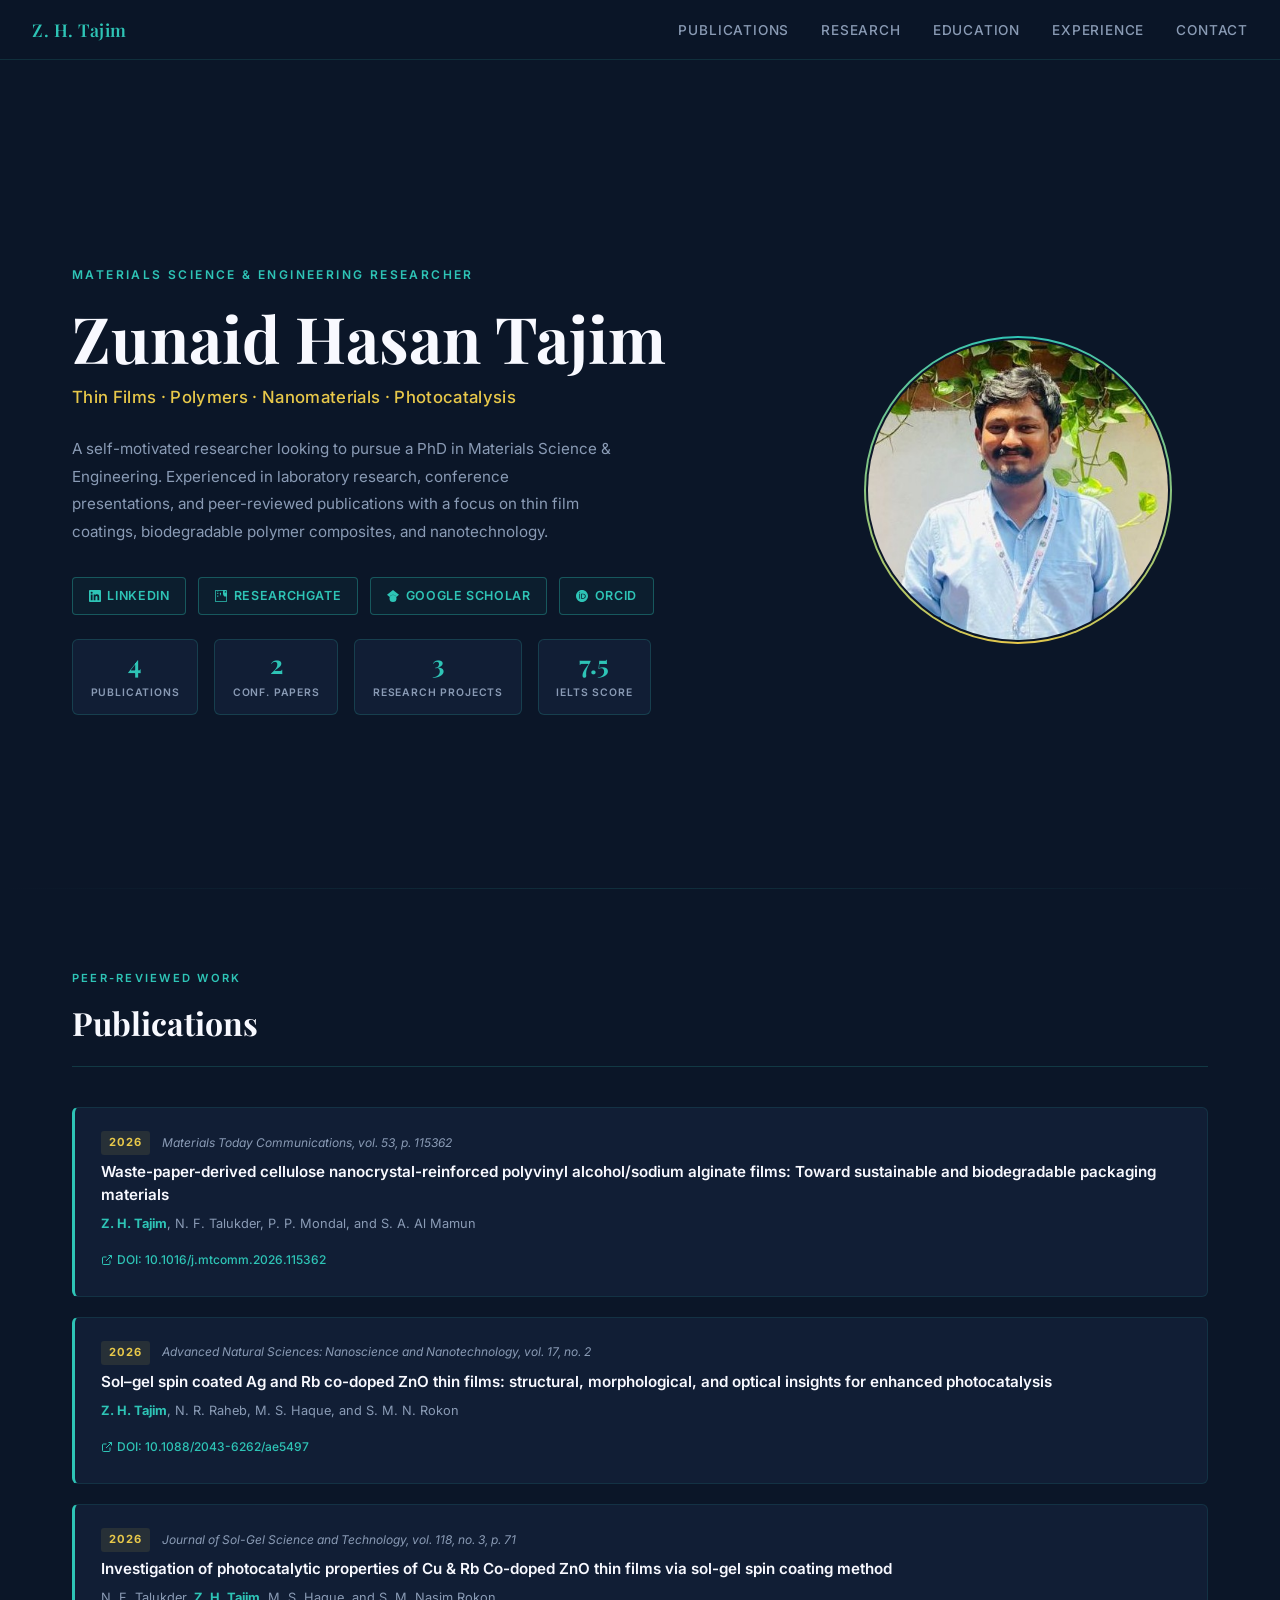
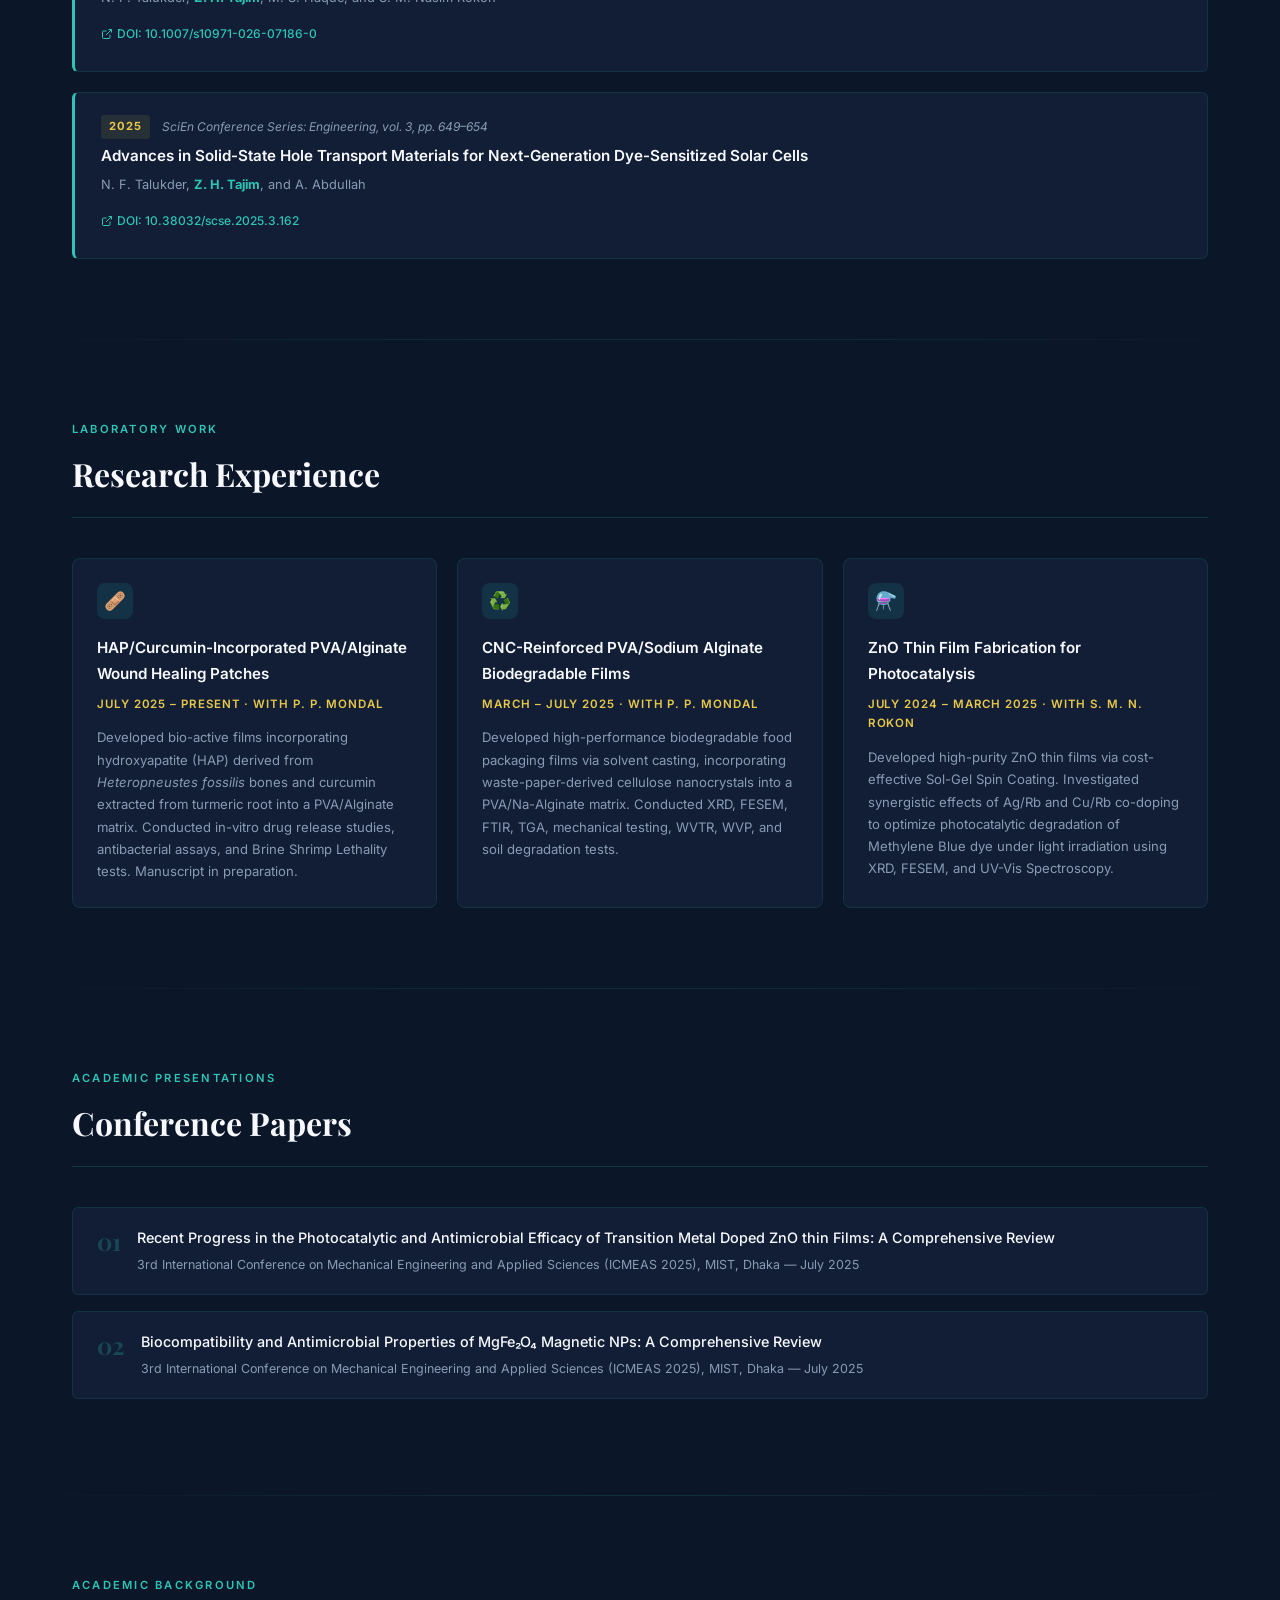
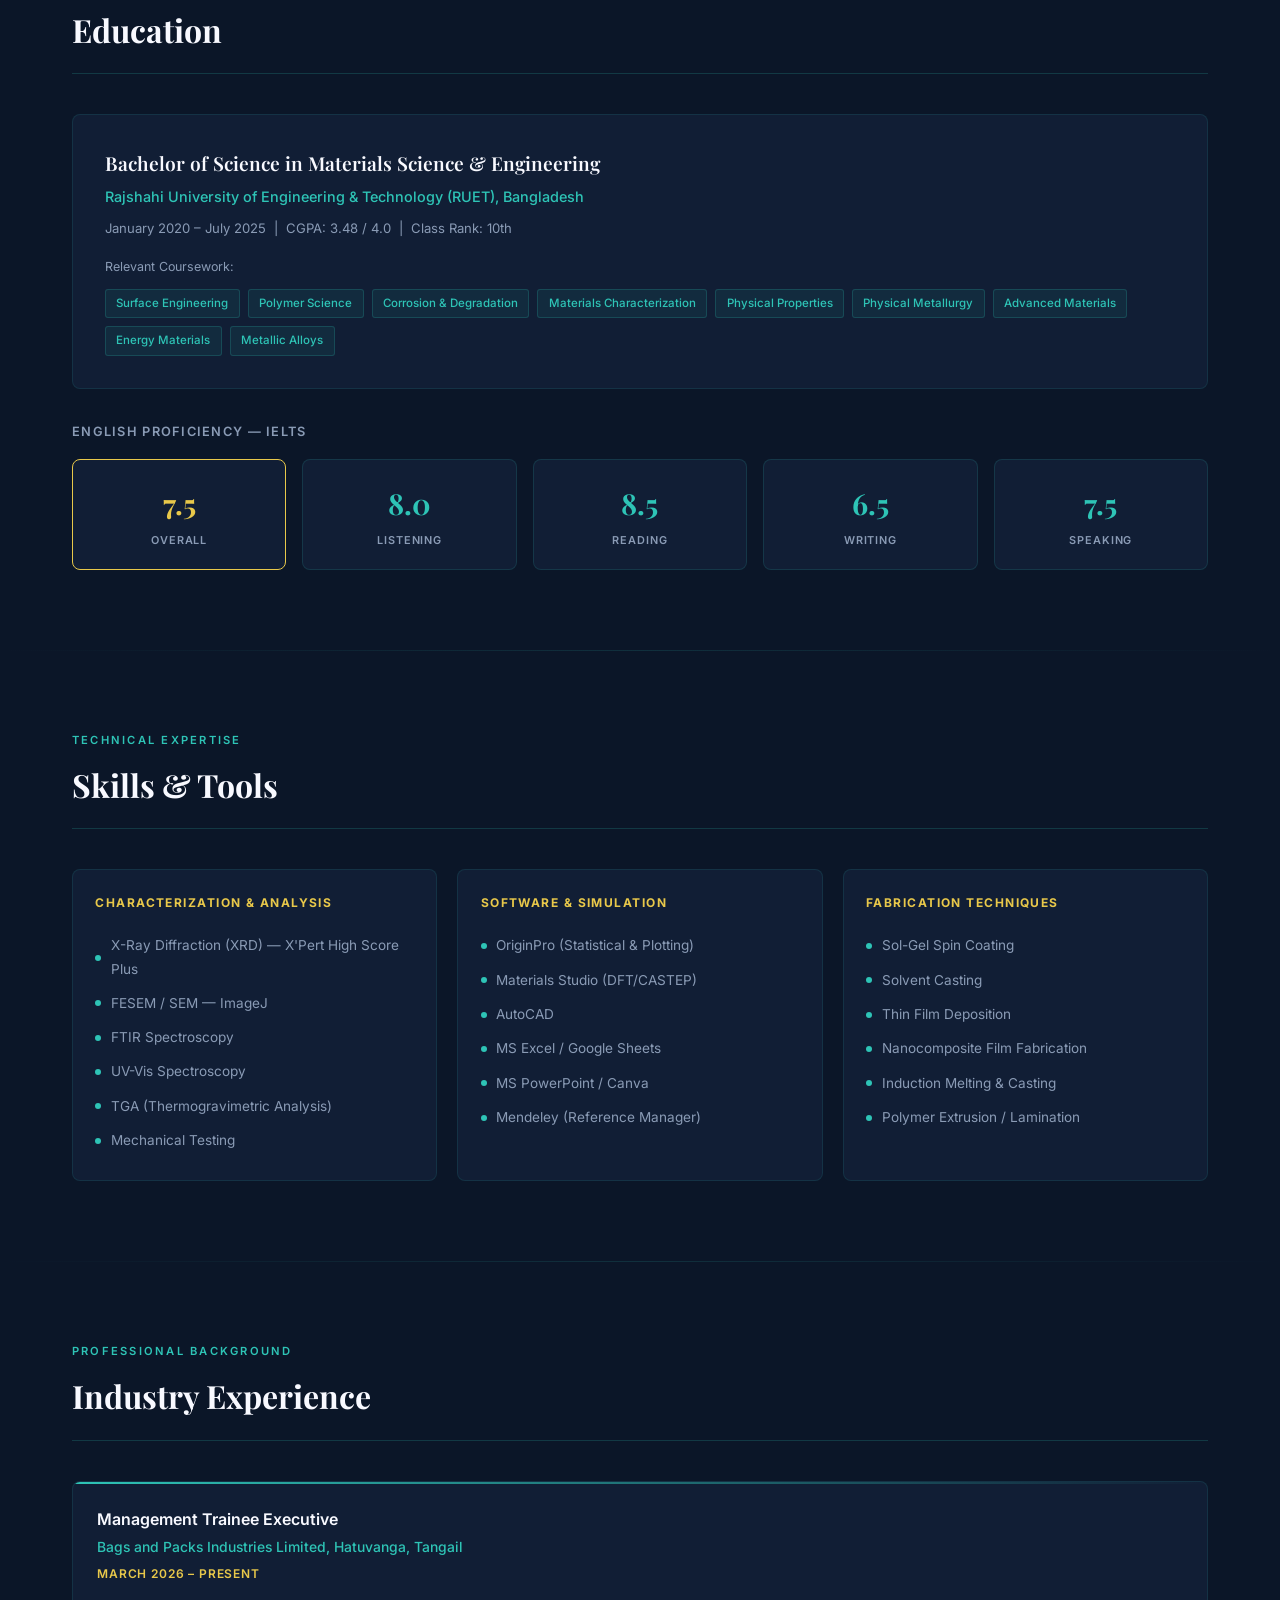
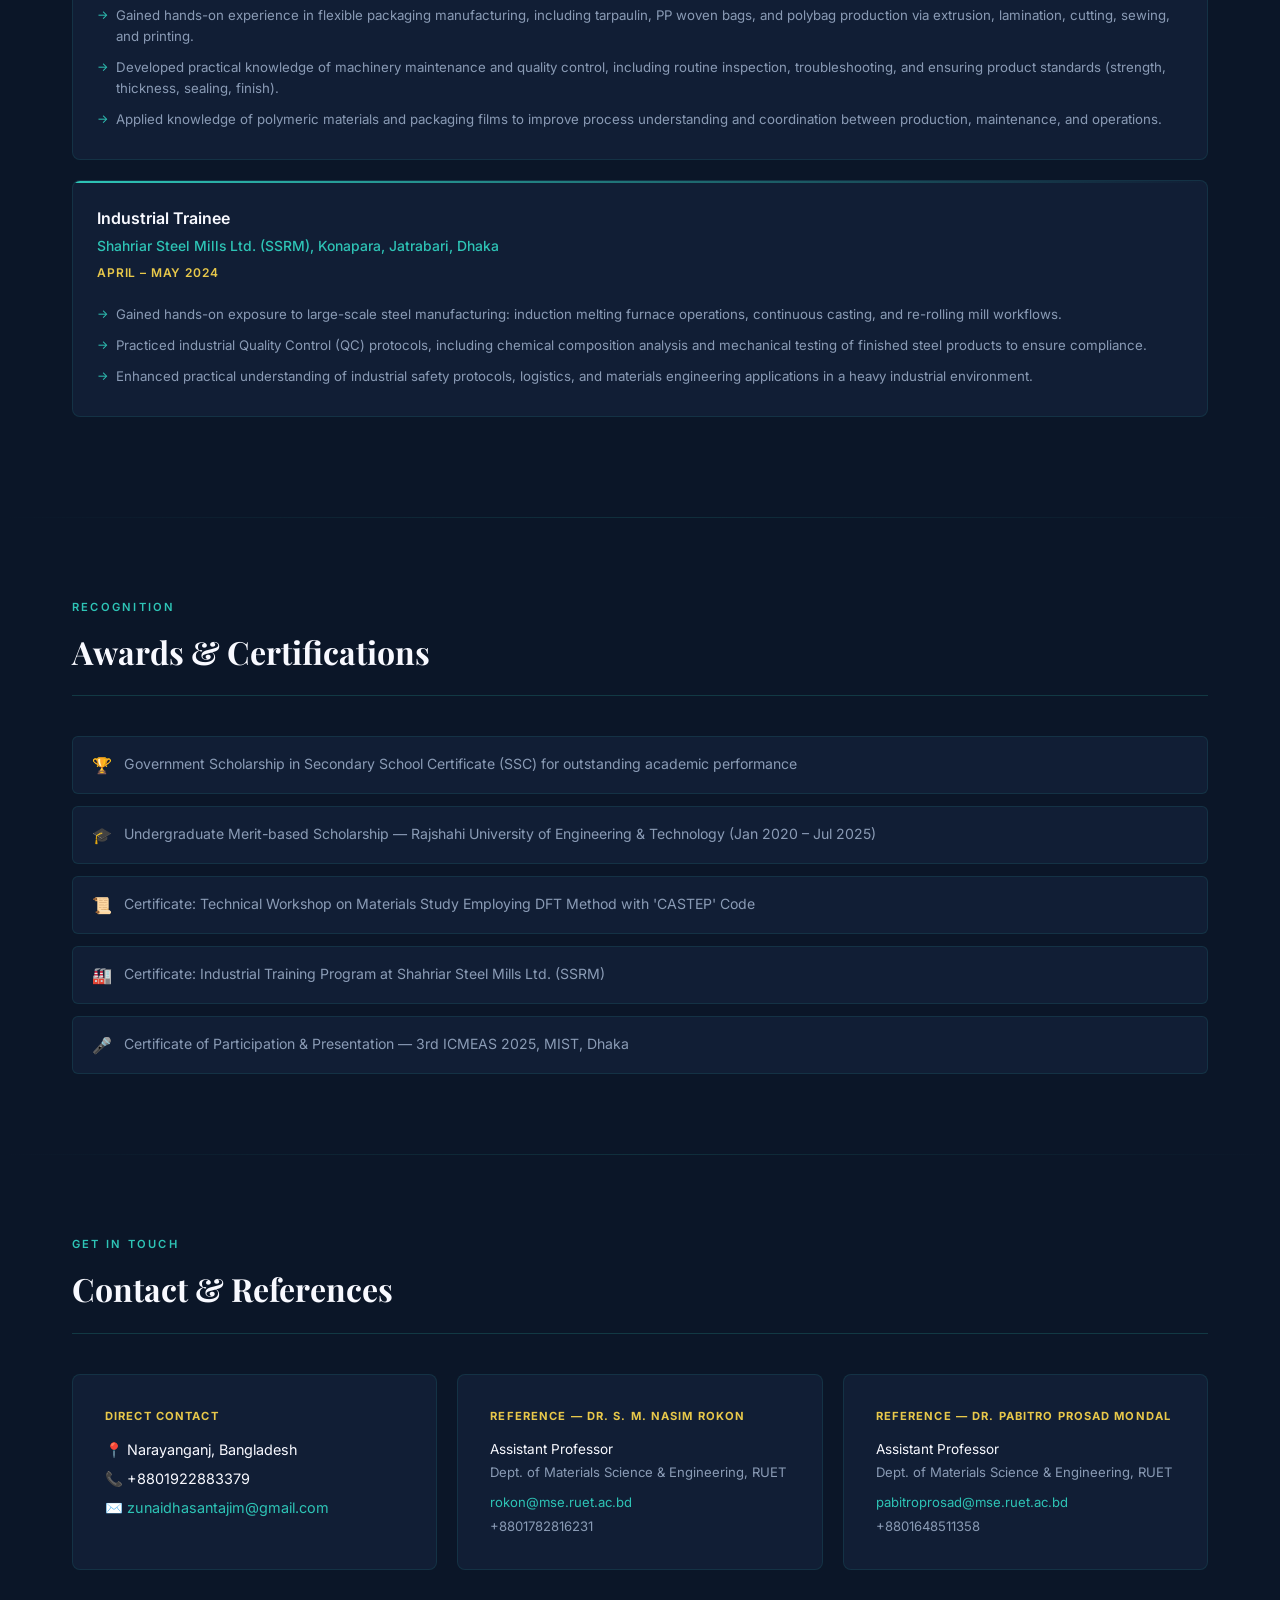
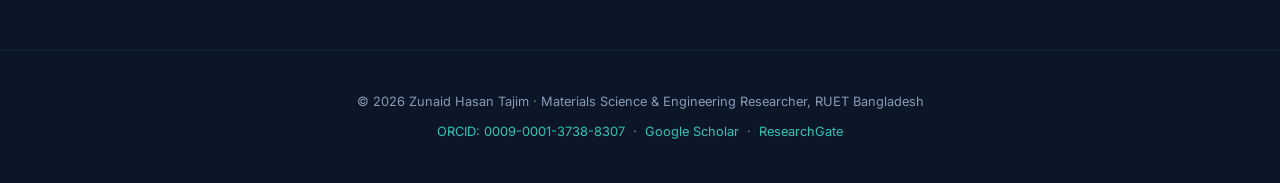
==== commit ce717267: "Update index.html" ====
--- a/index.html
+++ b/index.html
@@ -647,7 +647,7 @@
     <h1>Zunaid Hasan Tajim</h1>
     <p class="subtitle">Thin Films · Polymers · Nanomaterials · Photocatalysis</p>
     <p class="bio">
-      A self-motivated researcher pursuing a PhD in Materials Science & Engineering. 
+      A self-motivated researcher looking to pursue a PhD in Materials Science & Engineering. 
       Experienced in laboratory research, conference presentations, and peer-reviewed publications 
       with a focus on thin film coatings, biodegradable polymer composites, and nanotechnology.
     </p>
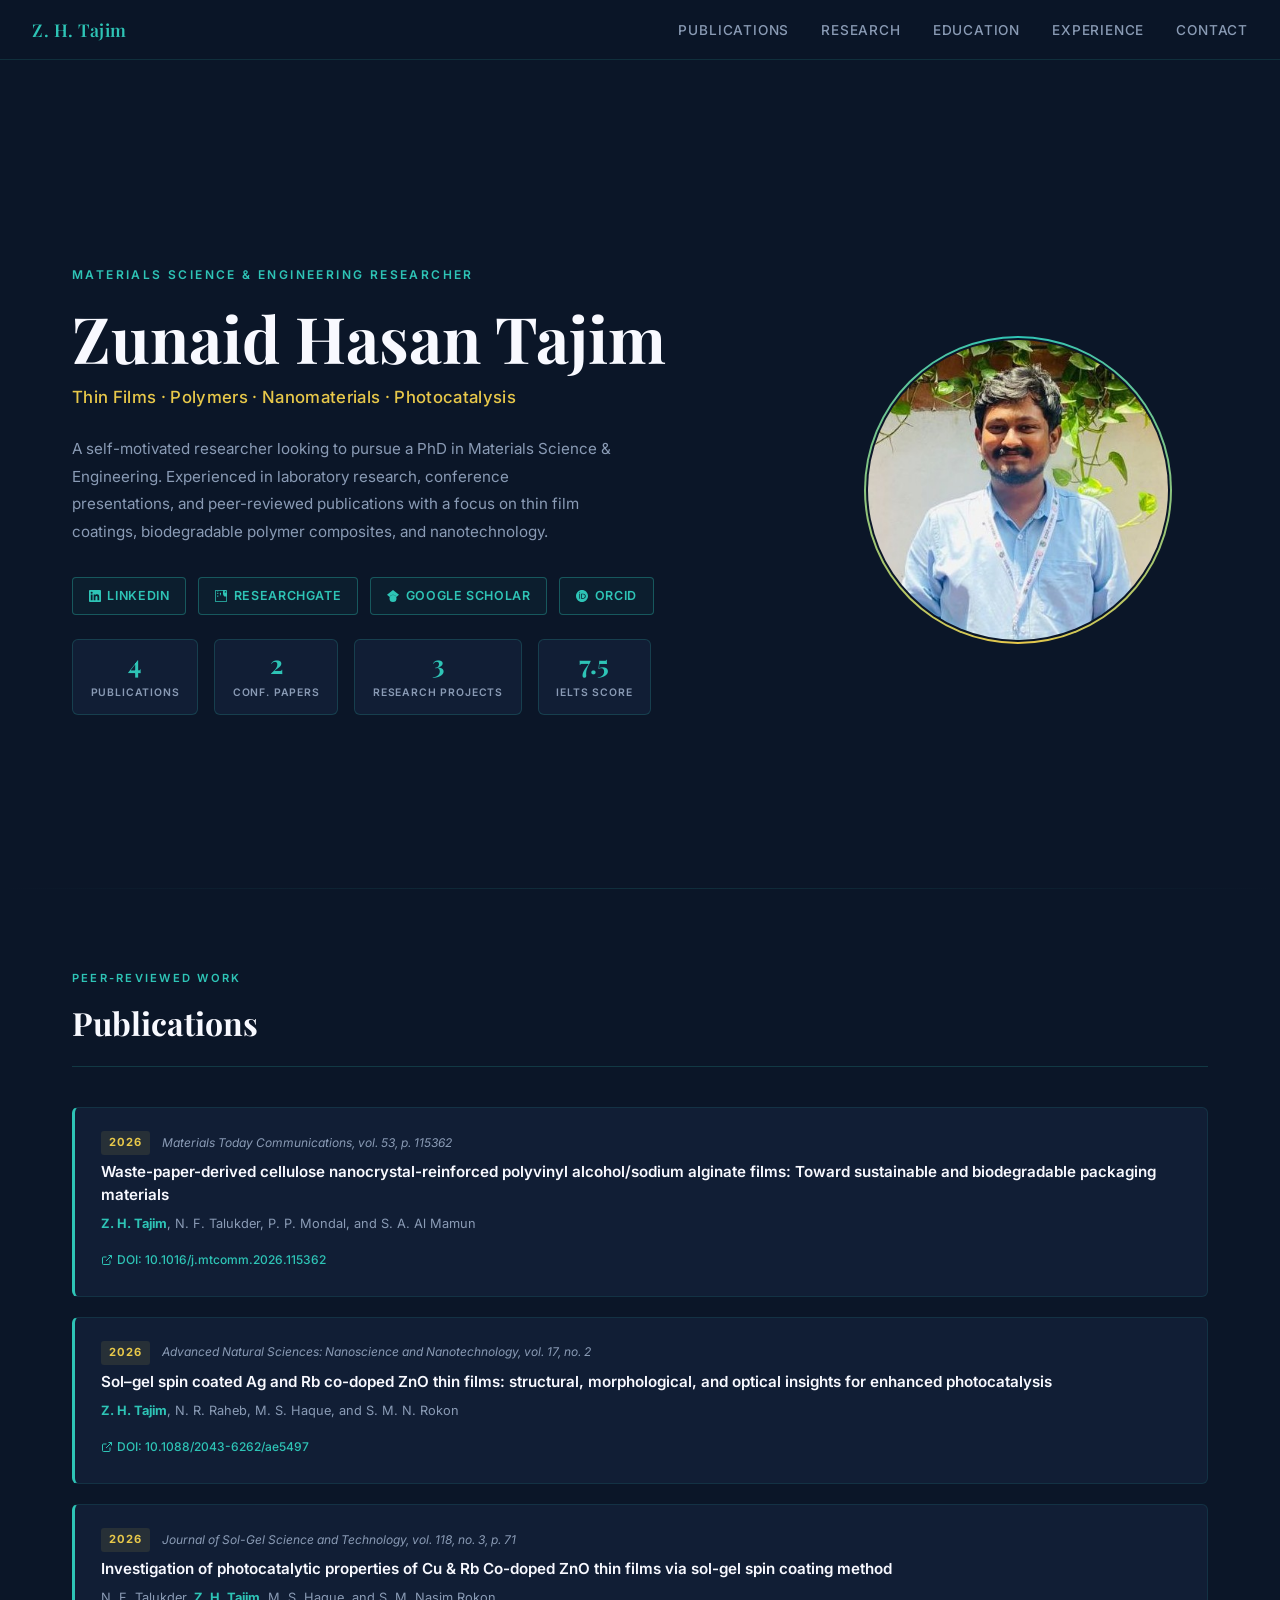
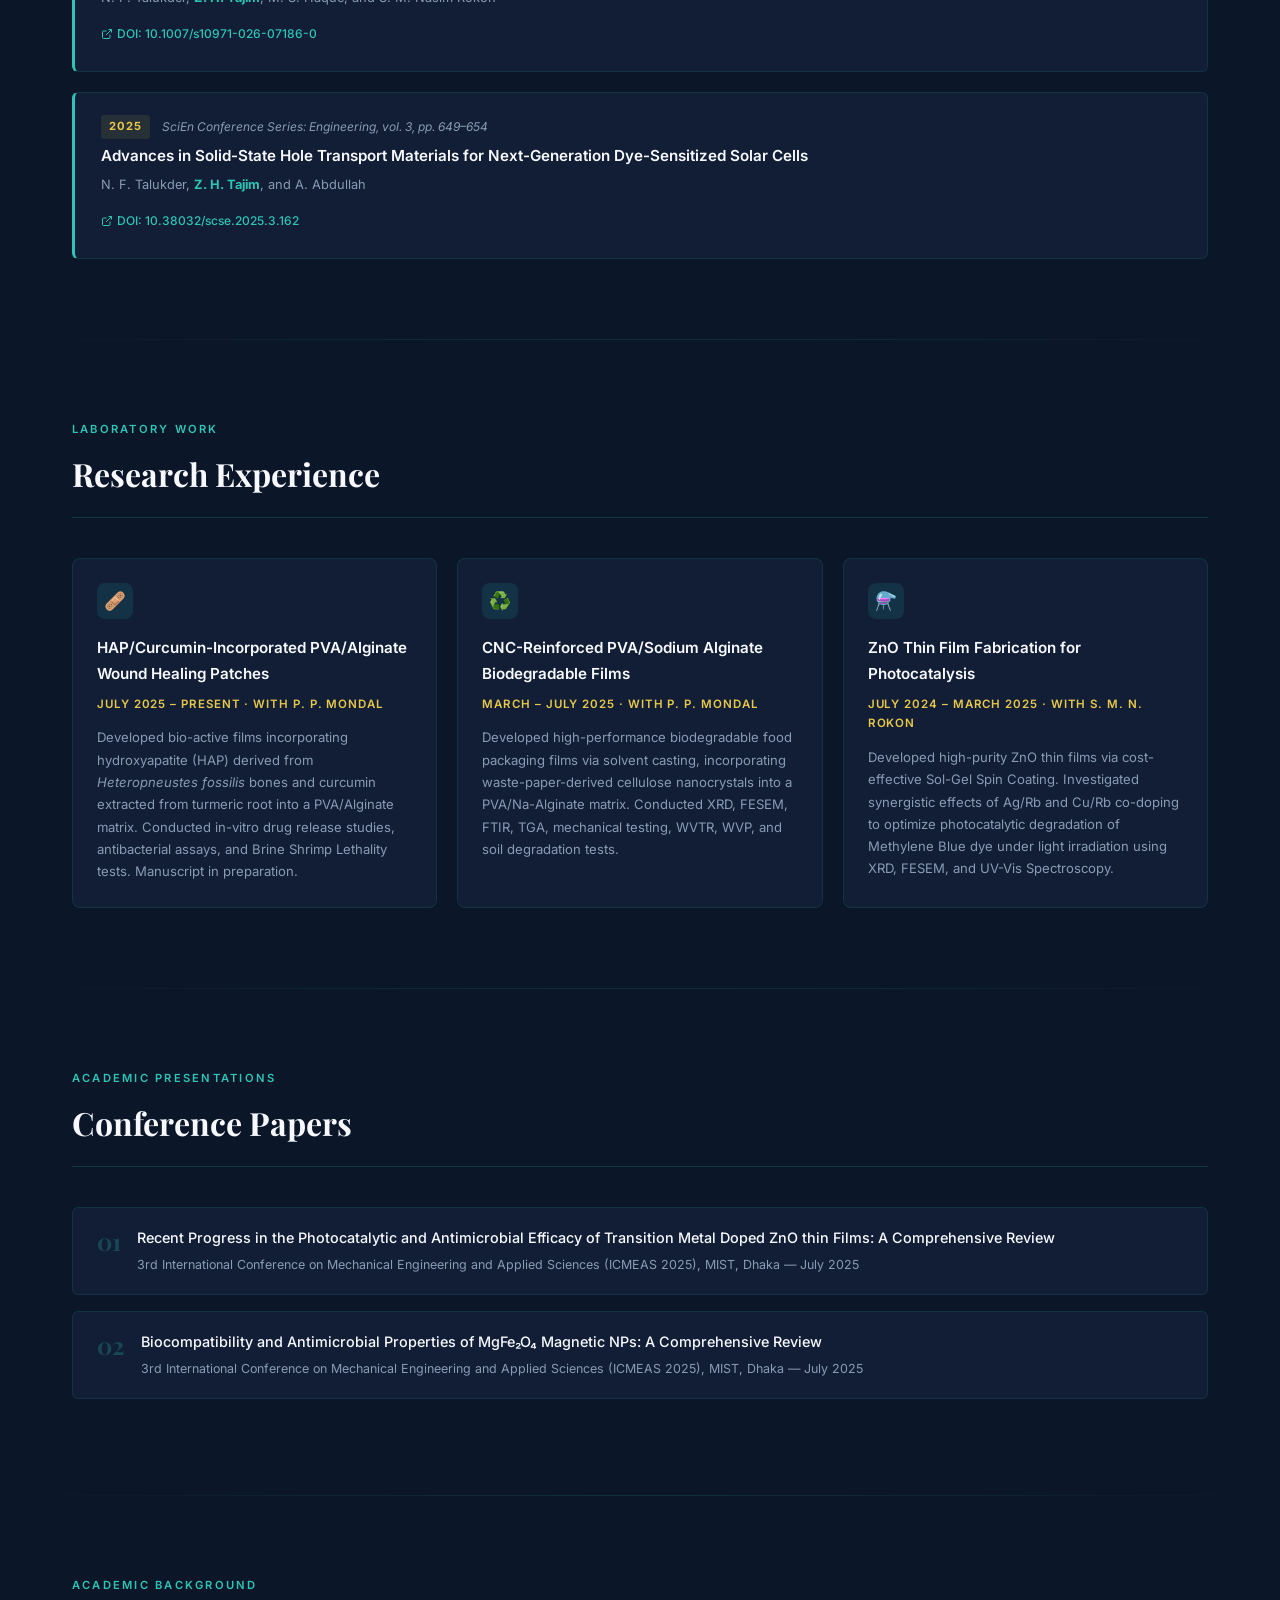
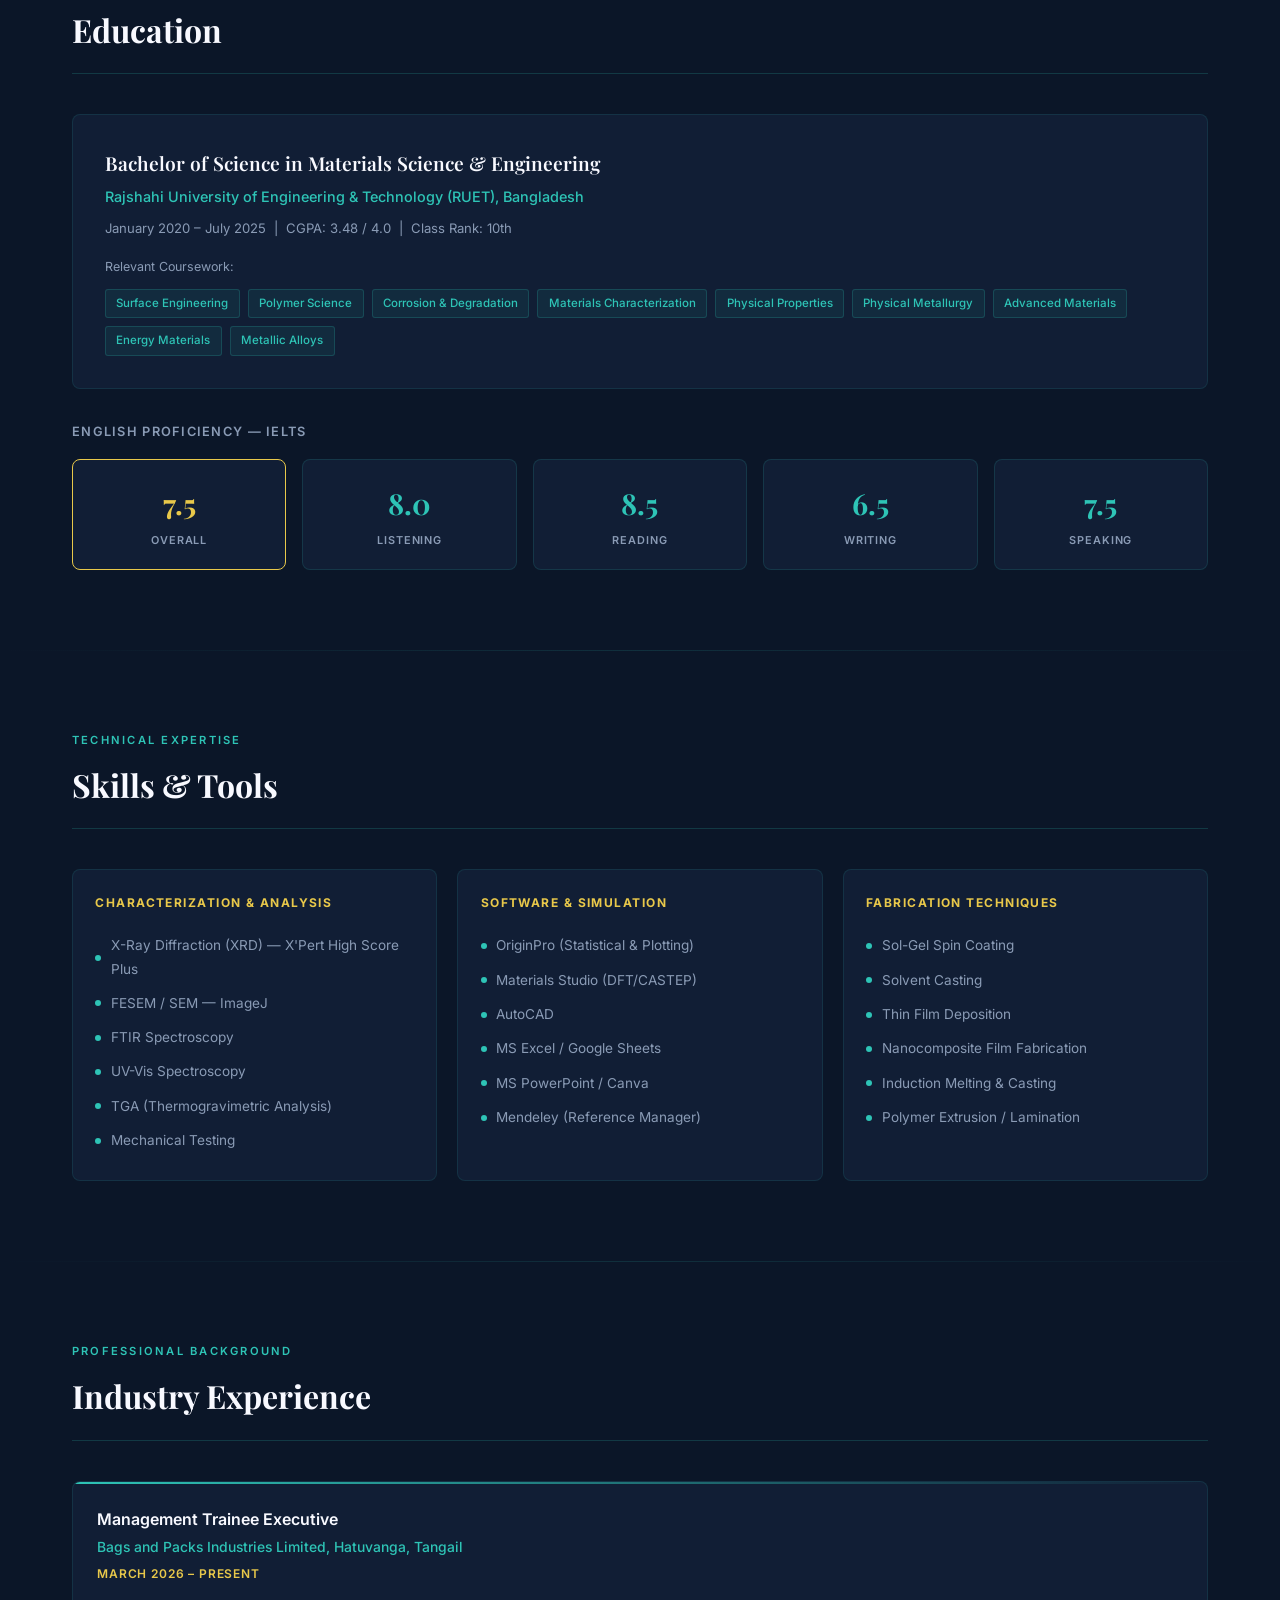
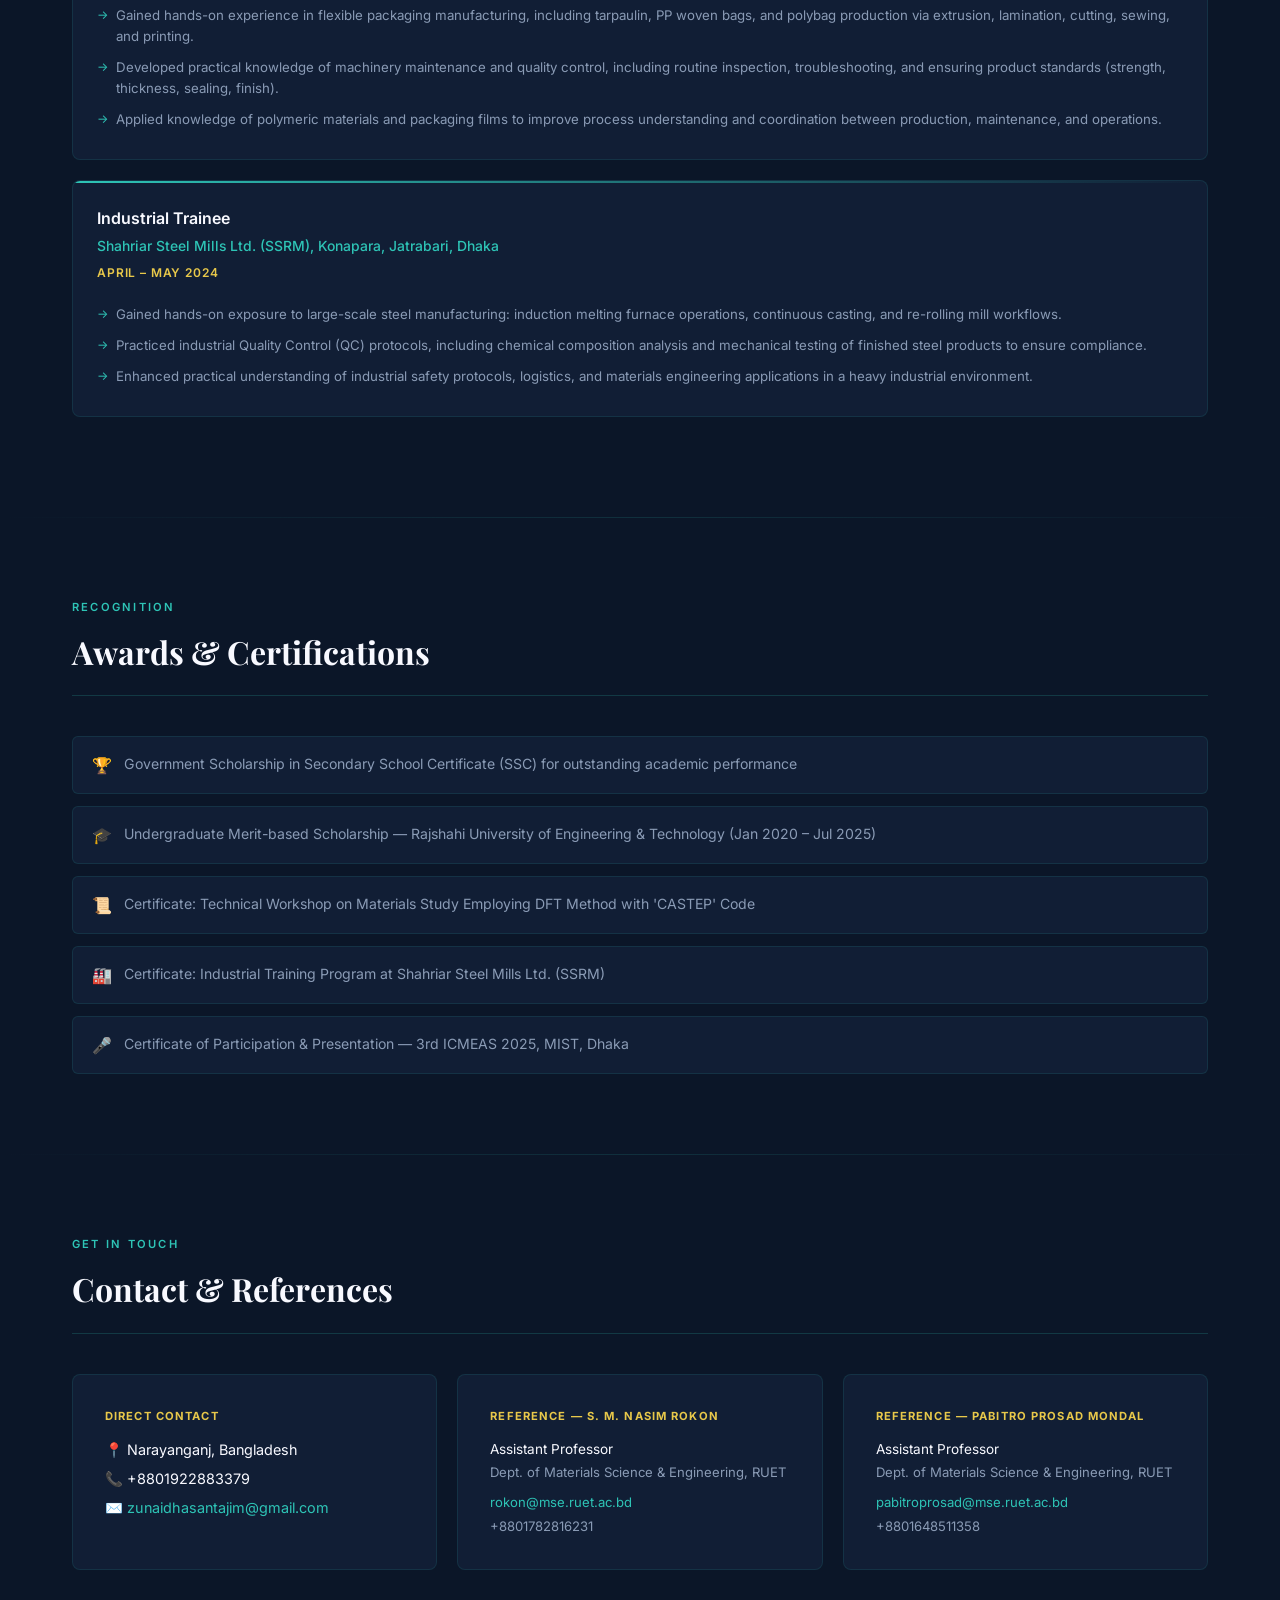
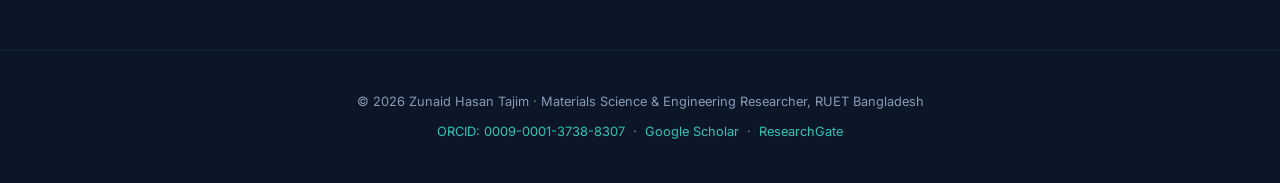
==== commit ec036f49: "Update index.html" ====
--- a/index.html
+++ b/index.html
@@ -958,7 +958,7 @@
     </div>
 
     <div class="edu-card" style="margin: 0;">
-      <p style="font-size:0.7rem; letter-spacing:0.1em; text-transform: uppercase; color: var(--gold); font-weight:700; margin-bottom:0.75rem;">Reference — Dr. S. M. Nasim Rokon</p>
+      <p style="font-size:0.7rem; letter-spacing:0.1em; text-transform: uppercase; color: var(--gold); font-weight:700; margin-bottom:0.75rem;">Reference — S. M. Nasim Rokon</p>
       <p style="font-size:0.85rem; color:var(--white);">Assistant Professor</p>
       <p style="font-size:0.82rem; color:var(--slate); margin-bottom:0.3rem;">Dept. of Materials Science & Engineering, RUET</p>
       <a href="mailto:rokon@mse.ruet.ac.bd" style="font-size:0.82rem; color:var(--teal); text-decoration:none;">rokon@mse.ruet.ac.bd</a>
@@ -966,7 +966,7 @@
     </div>
 
     <div class="edu-card" style="margin: 0;">
-      <p style="font-size:0.7rem; letter-spacing:0.1em; text-transform: uppercase; color: var(--gold); font-weight:700; margin-bottom:0.75rem;">Reference — Dr. Pabitro Prosad Mondal</p>
+      <p style="font-size:0.7rem; letter-spacing:0.1em; text-transform: uppercase; color: var(--gold); font-weight:700; margin-bottom:0.75rem;">Reference — Pabitro Prosad Mondal</p>
       <p style="font-size:0.85rem; color:var(--white);">Assistant Professor</p>
       <p style="font-size:0.82rem; color:var(--slate); margin-bottom:0.3rem;">Dept. of Materials Science & Engineering, RUET</p>
       <a href="mailto:pabitroprosad@mse.ruet.ac.bd" style="font-size:0.82rem; color:var(--teal); text-decoration:none;">pabitroprosad@mse.ruet.ac.bd</a>
